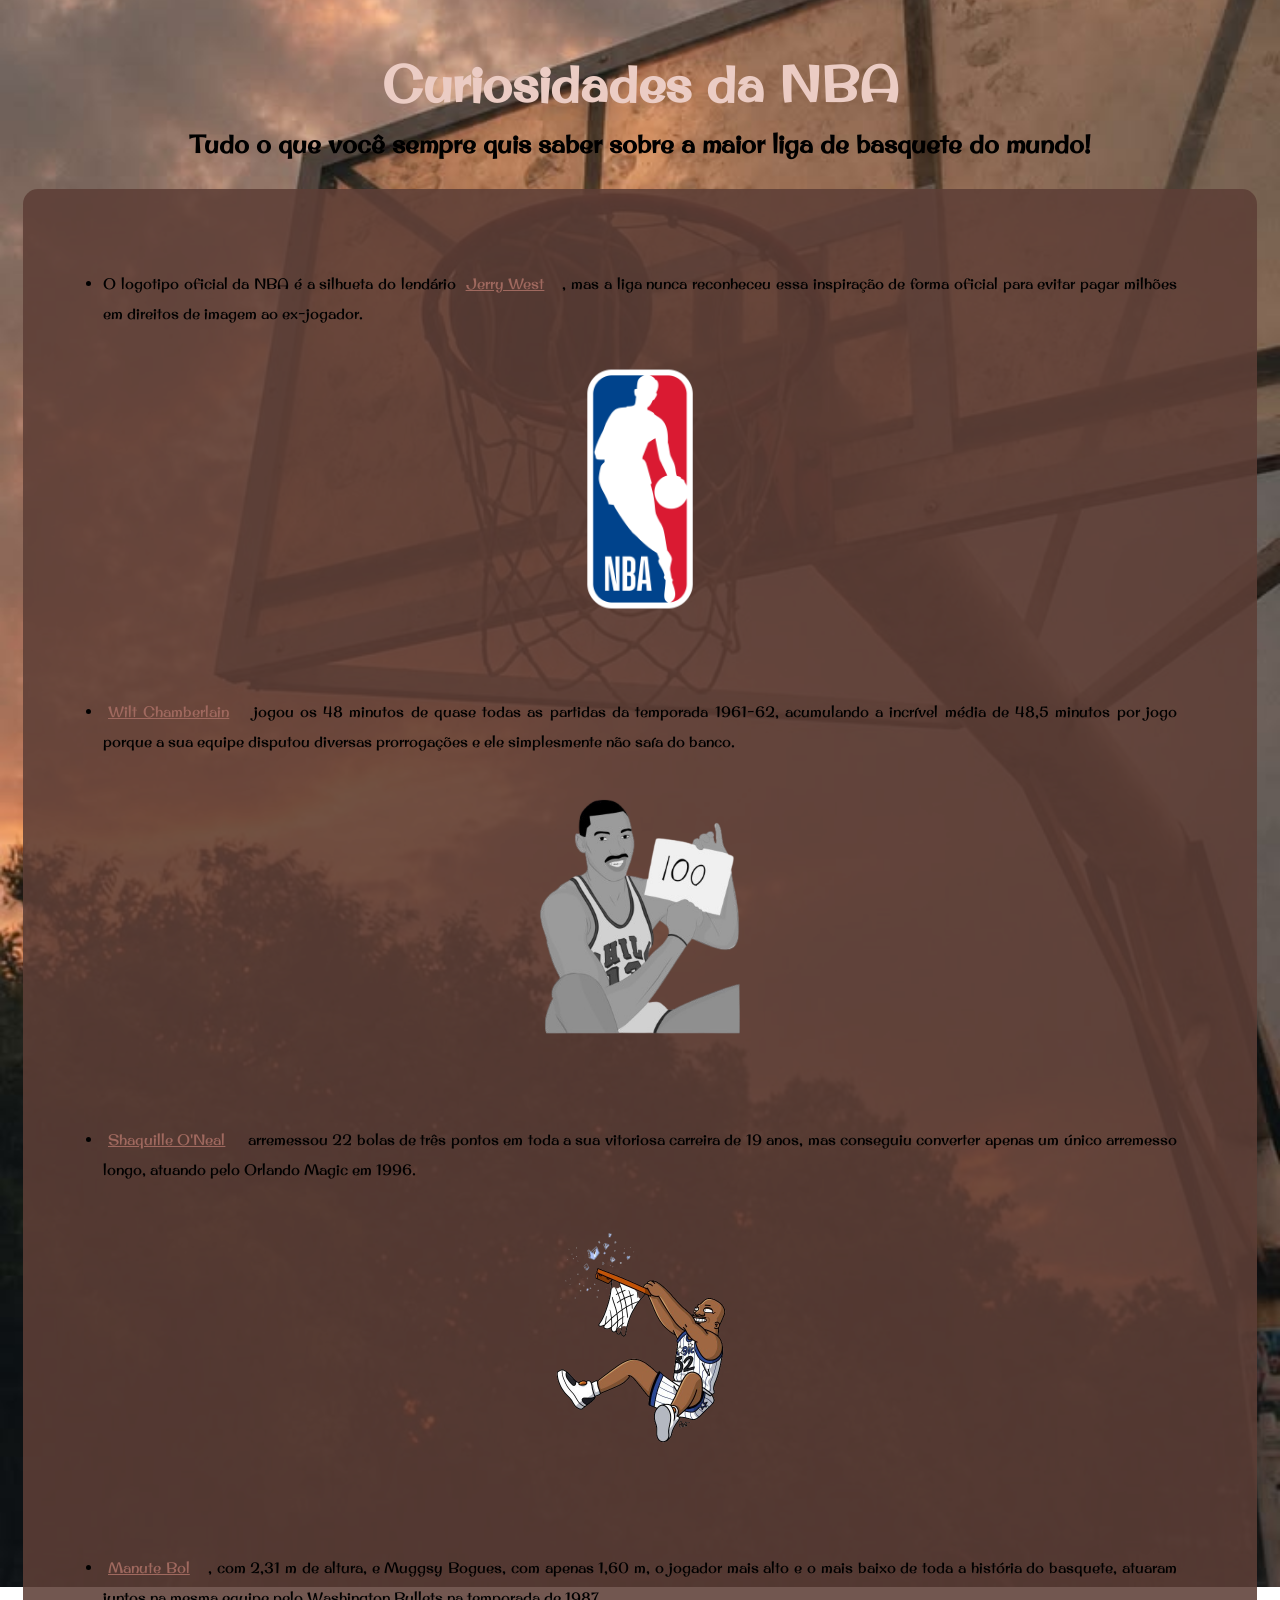
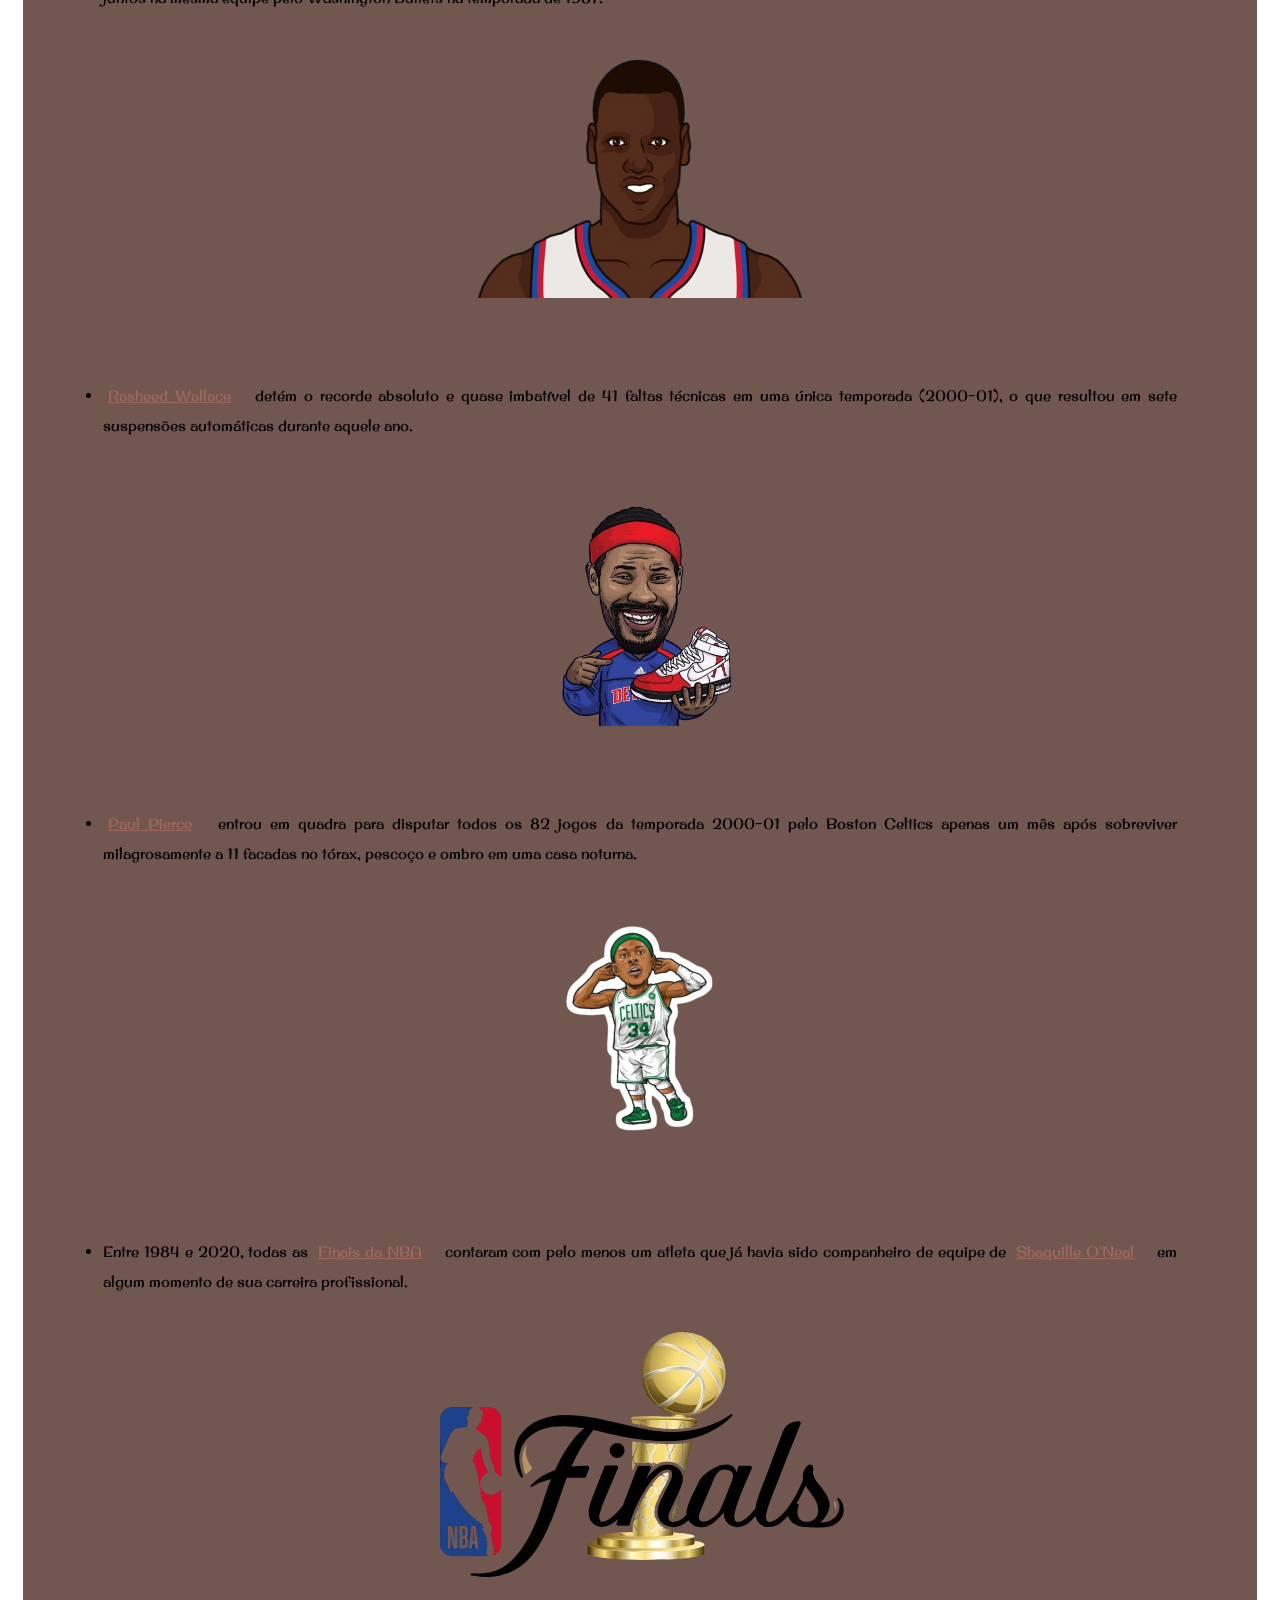
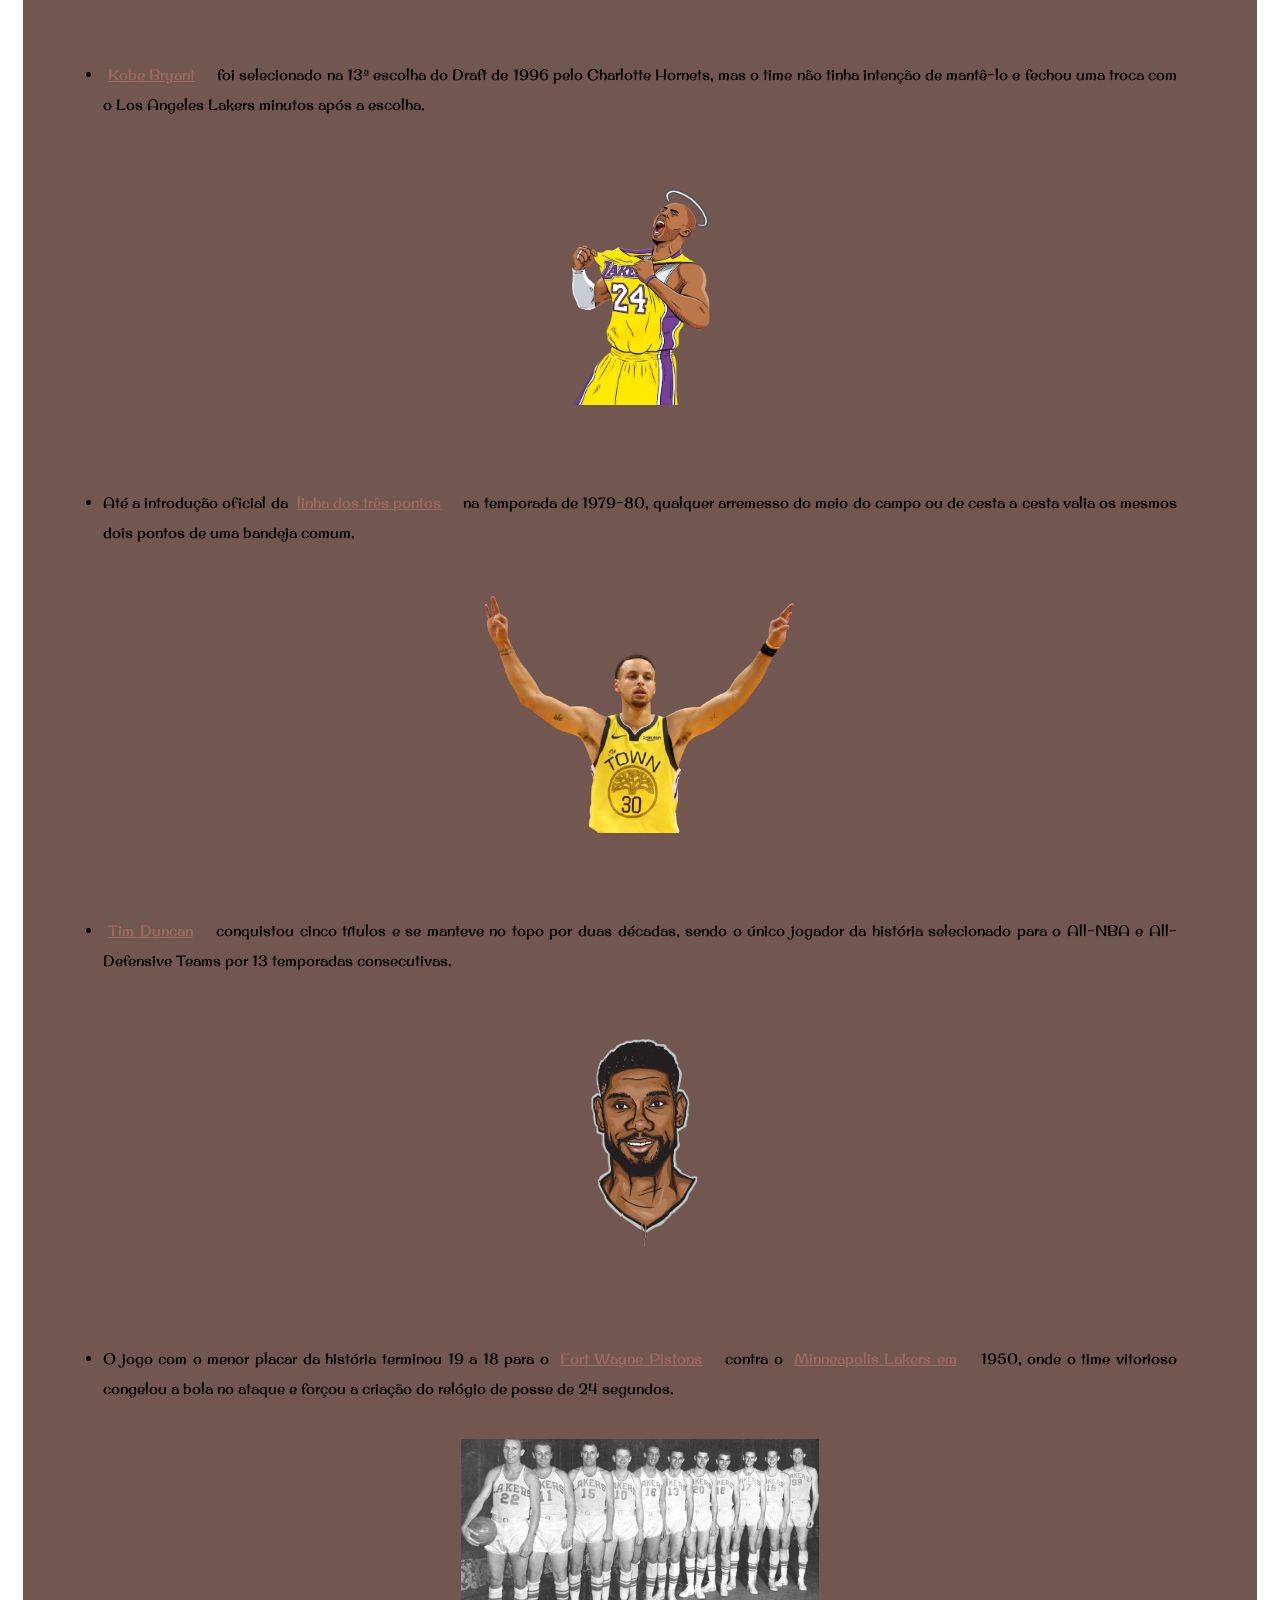
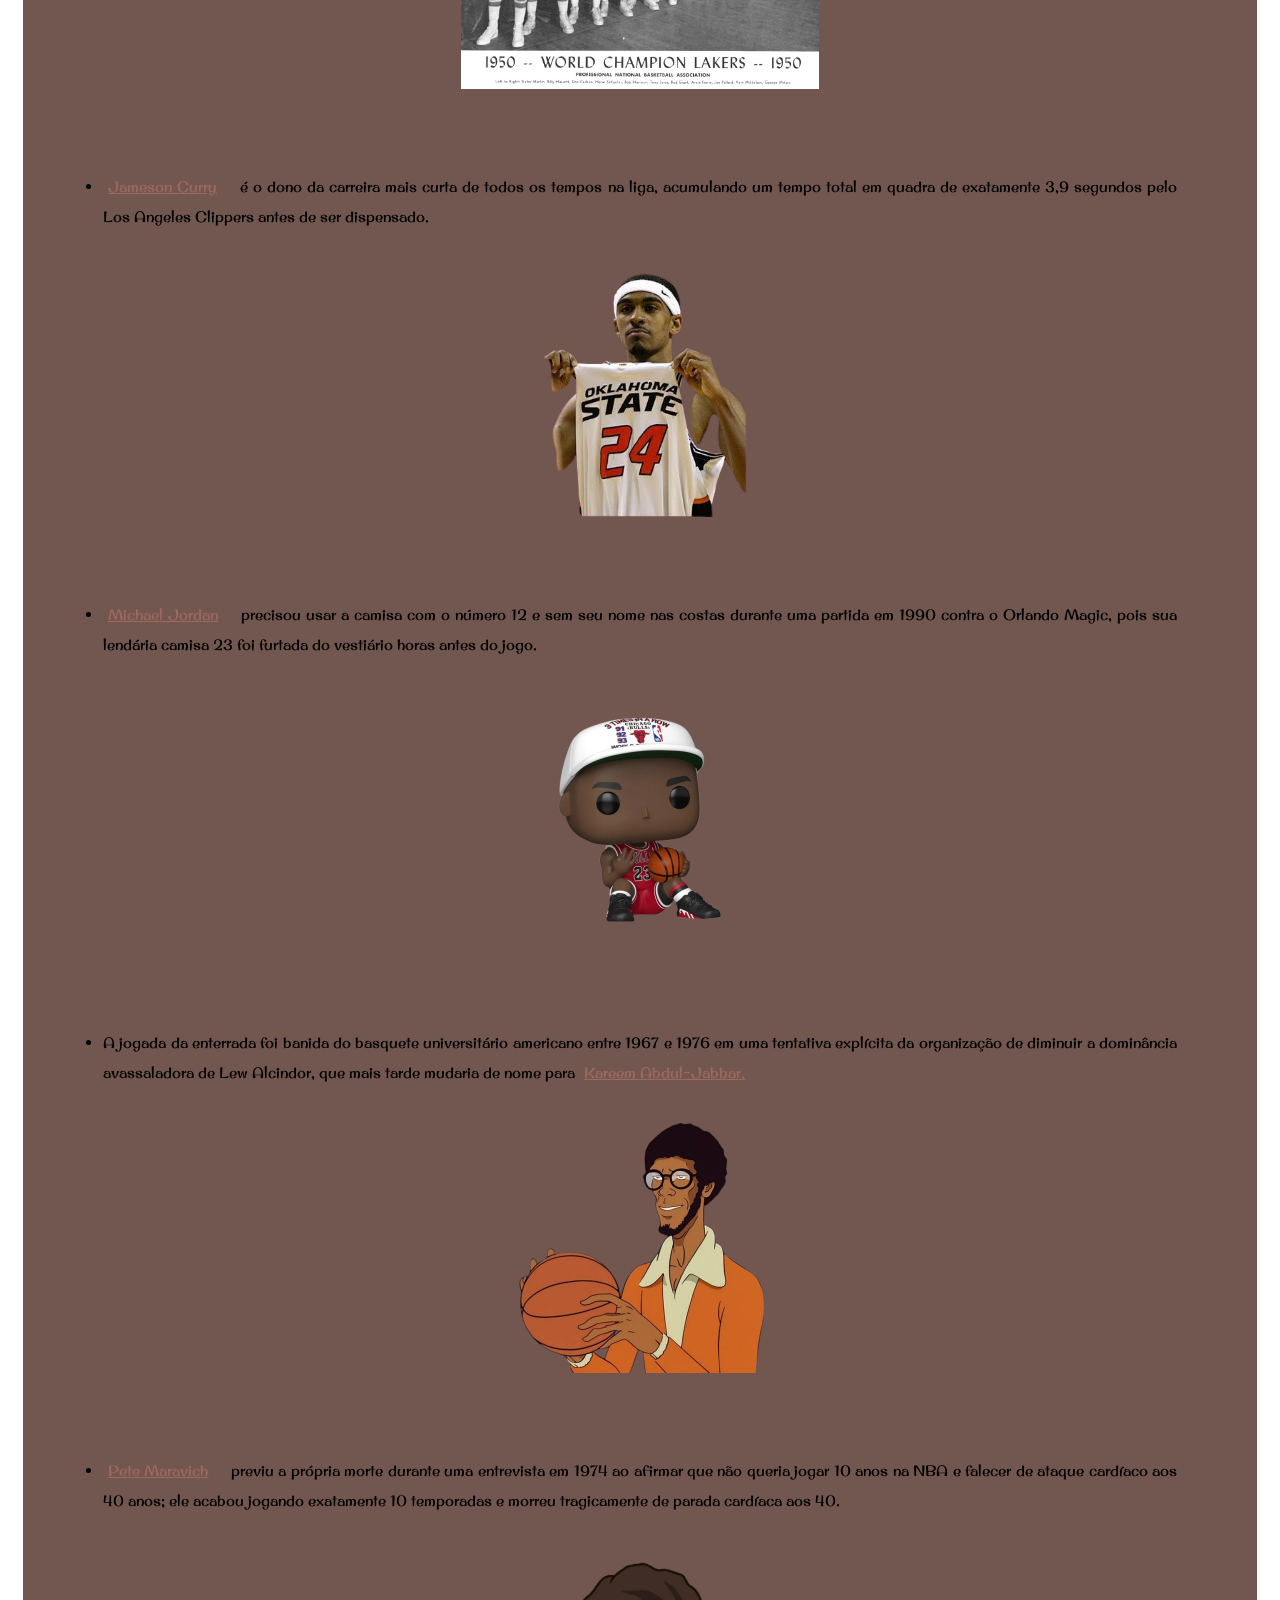
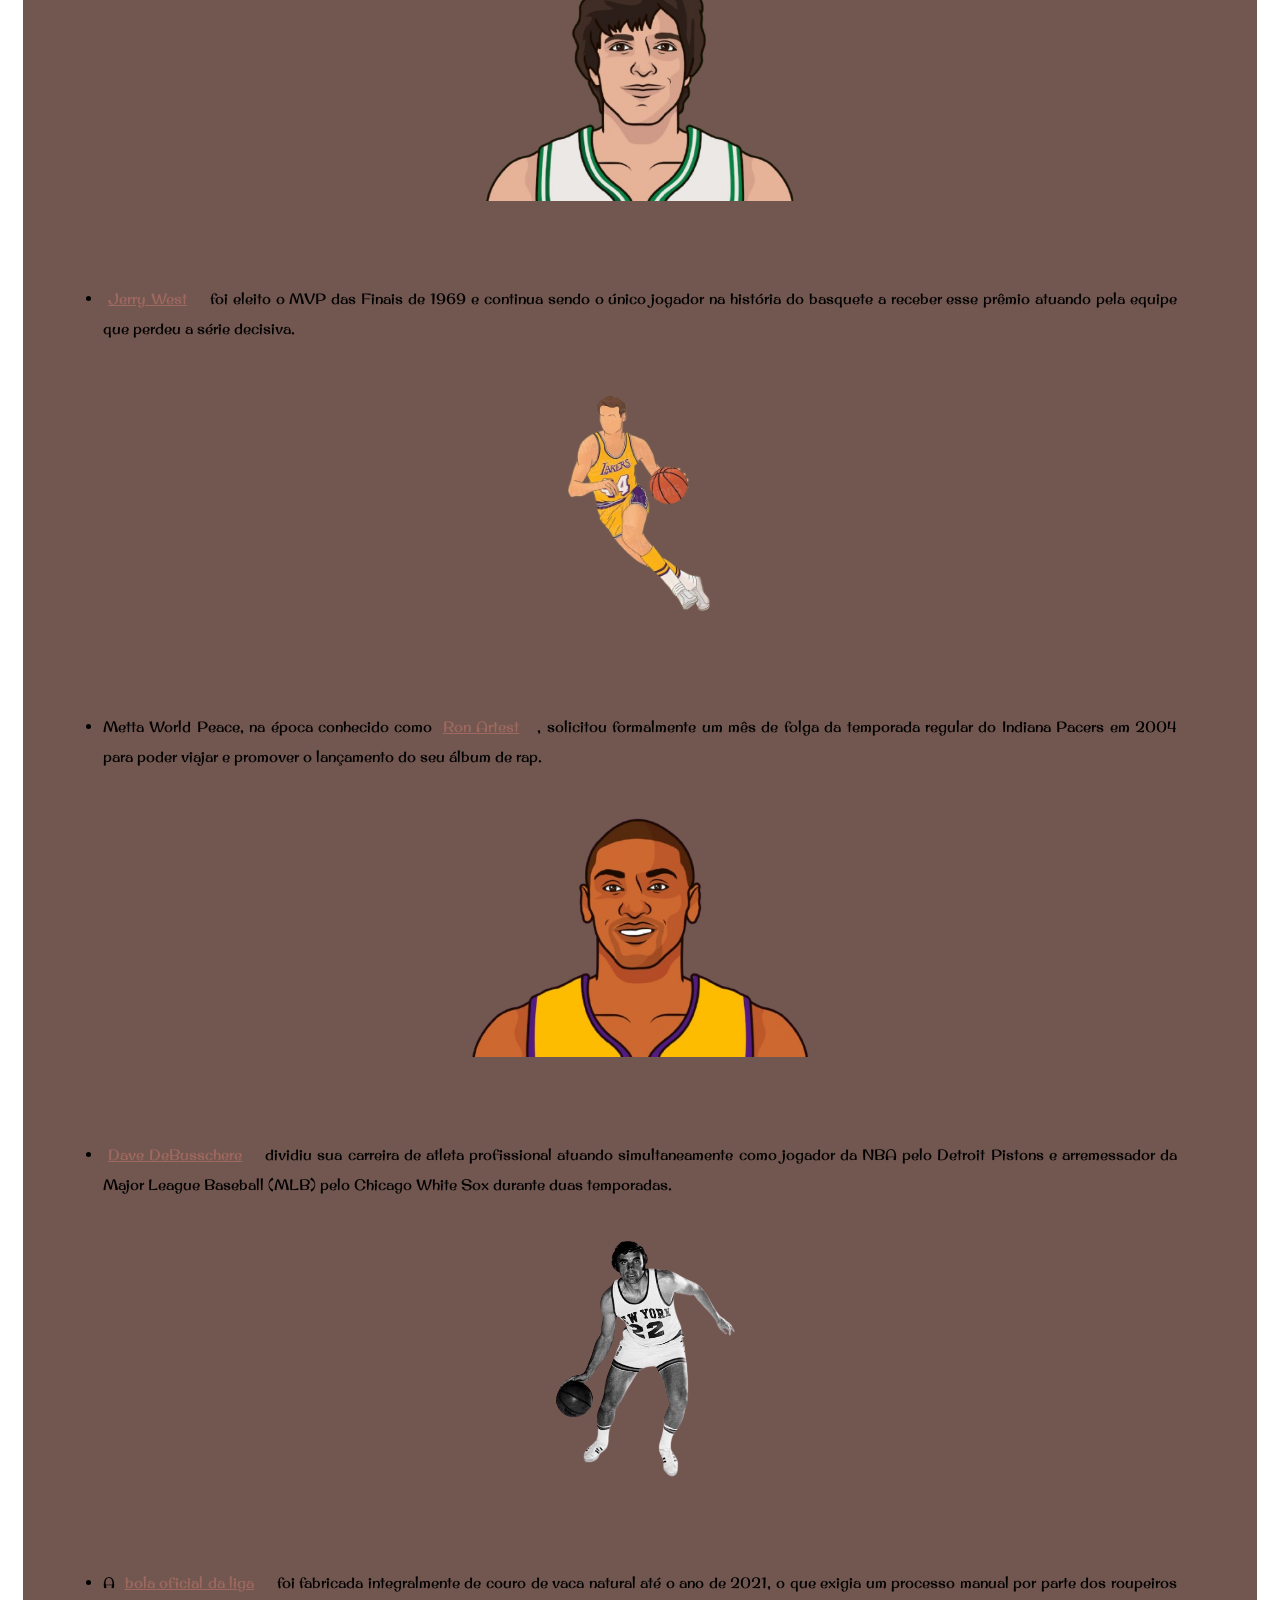
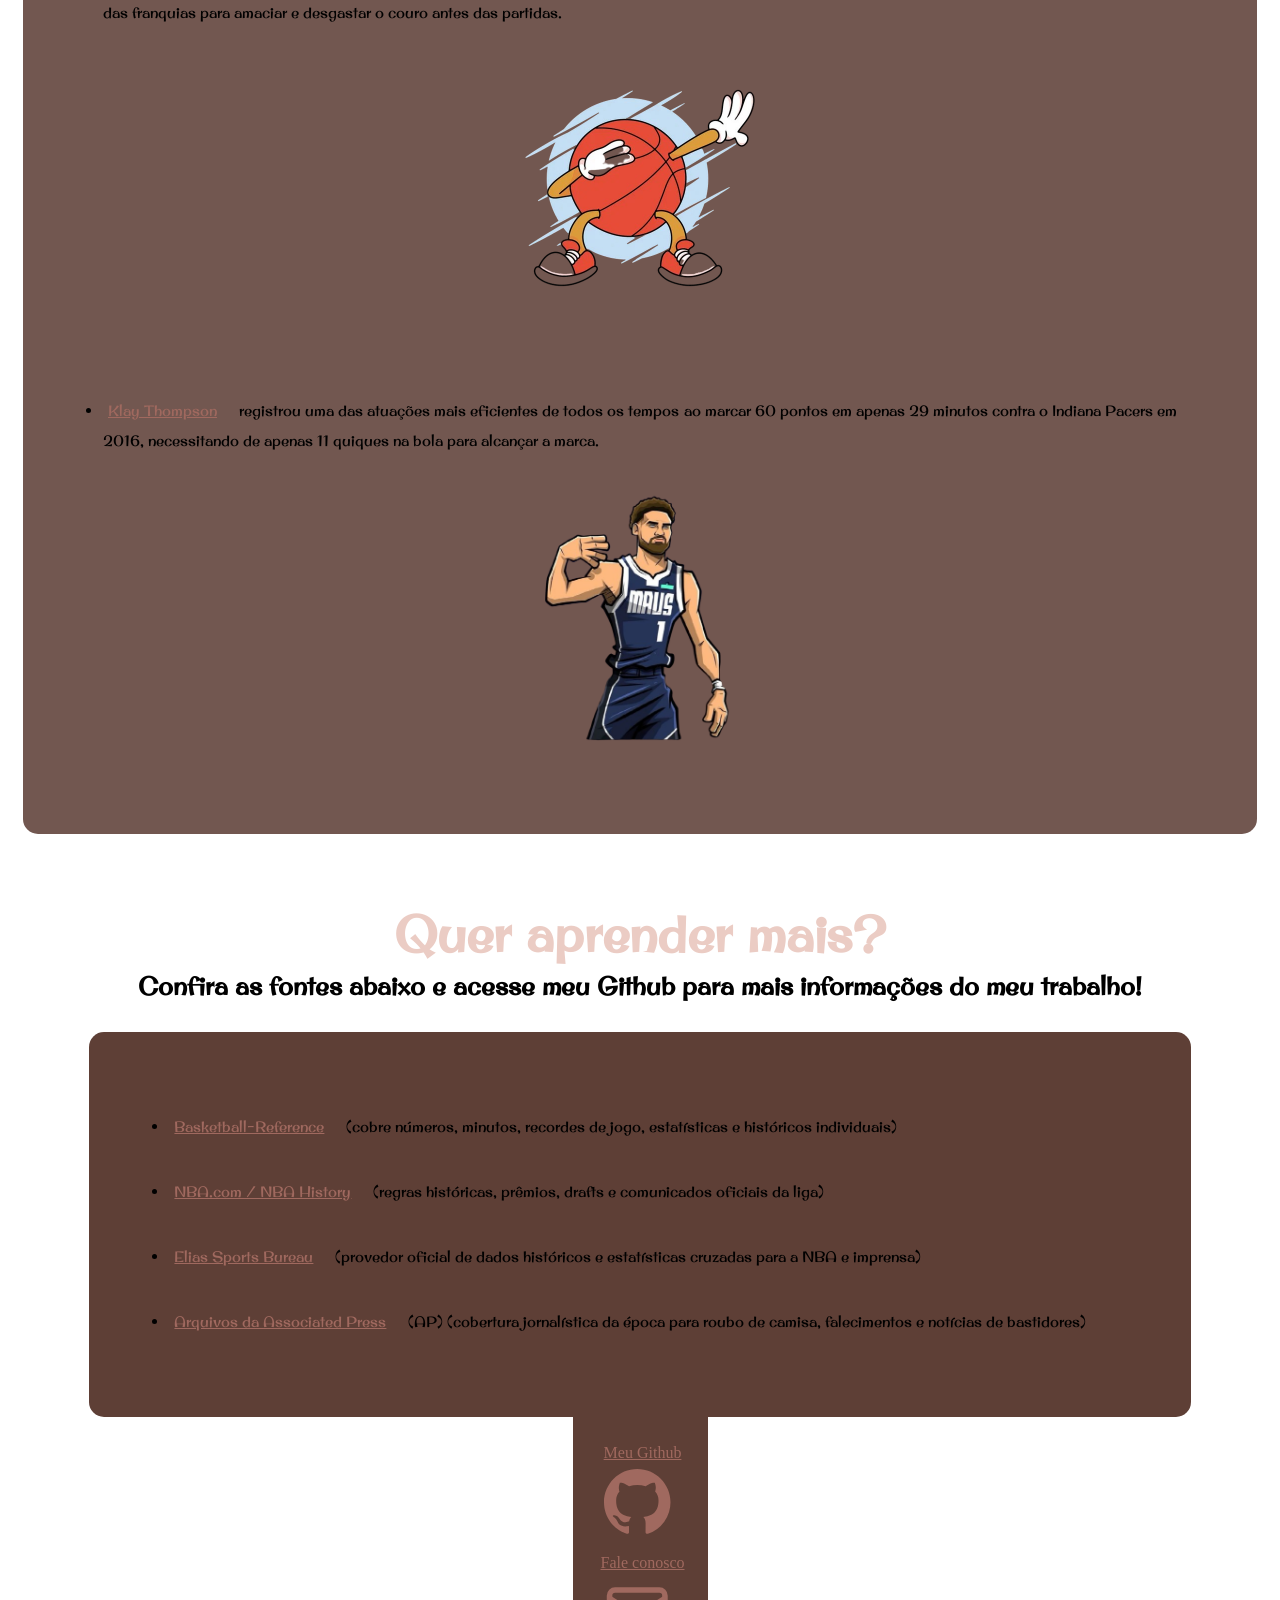
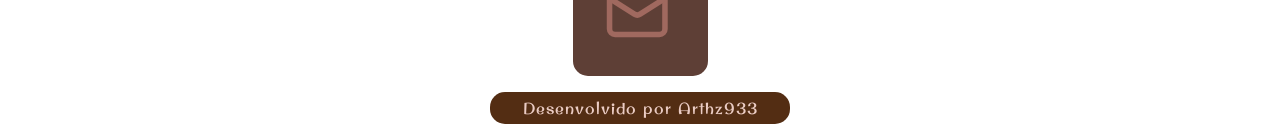
==== index.html @ a1d0e302 "ajuste no rodapé" ====
<!DOCTYPE html>
<html lang="pt-br">
<head>
    <meta charset="UTF-8">
    <meta name="viewport" content="width=device-width, initial-scale=1.0, viewport-fit=cover">    
    <title>NBA: As principais curiosidades da liga</title>
    <link rel="shortcut icon" href="imagens/bola_de_basquete-removebg-preview (1).png" type="image/x-icon">
    <link rel="stylesheet" href="style/style.css">
    
</head>
<body>
    <header>
        <h1 class="titulodosite">Curiosidades da NBA</h1>
        <h2>Tudo o que você sempre quis saber sobre a maior liga de basquete do mundo!</h2>
    </header>

   

    <main>
        <article>
            
                <ul class="curiosidades">
                    <li>O logotipo oficial da NBA é a silhueta do lendário <a href="https://lnb.com.br/noticias/inspiracao-para-o-logo-da-nba-e-lenda-do-basquete-jerry-west-morre-aos-86-anos/" target="_blank">Jerry West</a>, mas a liga nunca reconheceu essa inspiração de forma oficial para evitar pagar milhões em direitos de imagem ao ex-jogador.
                    </li>
                     <img src="imagens/National-Basketball-Association-Logo.png" class="logonba">

                    <li><a href="https://www.nba.com/sixers/76ers-alumni/wilt-chamberlain" target="_blank">Wilt Chamberlain</a> jogou os 48 minutos de quase todas as partidas da temporada 1961-62, acumulando a incrível média de 48,5 minutos por jogo porque a sua equipe disputou diversas prorrogações e ele simplesmente não saía do banco.
                    </li>
                    <img src="imagens/wilt.png">

                    <li><a href="https://www.nba.com/stats/player/406/career" target="_blank">Shaquille O'Neal</a> arremessou 22 bolas de três pontos em toda a sua vitoriosa carreira de 19 anos, mas conseguiu converter apenas um único arremesso longo, atuando pelo Orlando Magic em 1996.</li>
                    <img src="imagens/shaq.png">

                    <li><a href="https://www.nba.com/stats/player/76195/career" target="_blank">Manute Bol</a>, com 2,31 m de altura, e Muggsy Bogues, com apenas 1,60 m, o jogador mais alto e o mais baixo de toda a história do basquete, atuaram juntos na mesma equipe pelo Washington Bullets na temporada de 1987.</li>
                    <img src="imagens/manutebol.png">

                    <li><a href="https://www.nba.com/stats/player/739/career" target="_blank">Rasheed Wallace</a> detém o recorde absoluto e quase imbatível de 41 faltas técnicas em uma única temporada (2000-01), o que resultou em sete suspensões automáticas durante aquele ano.</li>
                    <img src="imagens/rasheedwallace.png">

                    <li><a href="https://www.nba.com/stats/player/1718/career" target="_blank">Paul Pierce</a> entrou em quadra para disputar todos os 82 jogos da temporada 2000-01 pelo Boston Celtics apenas um mês após sobreviver milagrosamente a 11 facadas no tórax, pescoço e ombro em uma casa noturna.</li>
                    <img src="imagens/paulpierce.png">

                    <li>Entre 1984 e 2020, todas as <a href="https://www.nba.com/playoffs/2026/nba-finals" target="_blank">Finais da NBA</a> contaram com pelo menos um atleta que já havia sido companheiro de equipe de <a href="https://www.nba.com/stats/player/406/career" target="_blank">Shaquille O'Neal</a> em algum momento de sua carreira profissional.</li>
                    <img src="imagens/nbafinals.png">

                    <li><a href="https://www.nba.com/stats/player/977/career" target="_blank">Kobe Bryant</a> foi selecionado na 13ª escolha do Draft de 1996 pelo Charlotte Hornets, mas o time não tinha intenção de mantê-lo e fechou uma troca com o Los Angeles Lakers minutos após a escolha.</li>
                    <img src="imagens/kobe.png">

                    <li>Até a introdução oficial da <a href="https://www.usab.com/news/2014/01/history-of-the-3-pointer" target="_blank">linha dos três pontos</a> na temporada de 1979-80, qualquer arremesso do meio do campo ou de cesta a cesta valia os mesmos dois pontos de uma bandeja comum.</li>
                    <img src="imagens/3pts.png">

                    <li><a href="https://www.nba.com/stats/player/1495/career" target="_blank">Tim Duncan</a> conquistou cinco títulos e se manteve no topo por duas décadas, sendo o único jogador da história selecionado para o All-NBA e All-Defensive Teams por 13 temporadas consecutivas.</li>
                    <img src="imagens/timduncan.png">

                    <li>O jogo com o menor placar da história terminou 19 a 18 para o <a href="https://www.detroithistorical.org/learn/online-research/encyclopedia-of-detroit/detroit-pistons" target="_blank">Fort Wayne Pistons</a> contra o <a href="https://www.nba.com/lakers/" target="_blank">Minneapolis Lakers em</a> 1950, onde o time vitorioso congelou a bola no ataque e forçou a criação do relógio de posse de 24 segundos.</li>
                    <img src="imagens/50s.png">

                    <li><a href="https://www.nba.com/stats/player/201191/career" target="_blank">Jameson Curry</a> é o dono da carreira mais curta de todos os tempos na liga, acumulando um tempo total em quadra de exatamente 3,9 segundos pelo Los Angeles Clippers antes de ser dispensado.</li>
                    <img src="imagens/jcurry.png">

                    <li><a href="https://www.nba.com/stats/player/893/career" target="_blank">Michael Jordan</a> precisou usar a camisa com o número 12 e sem seu nome nas costas durante uma partida em 1990 contra o Orlando Magic, pois sua lendária camisa 23 foi furtada do vestiário horas antes do jogo.</li>
                    <img src="imagens/jordan.png">

                    <li>A jogada da enterrada foi banida do basquete universitário americano entre 1967 e 1976 em uma tentativa explícita da organização de diminuir a dominância avassaladora de Lew Alcindor, que mais tarde mudaria de nome para <a href="https://www.nba.com/stats/player/76003/career" target="_blank">Kareem Abdul-Jabbar.</a></li>
                    <img src="imagens/kareem.png">

                    <li><a href="https://www.nba.com/news/history-nba-legend-pete-maravich" target="_blank">Pete Maravich</a> previu a própria morte durante uma entrevista em 1974 ao afirmar que não queria jogar 10 anos na NBA e falecer de ataque cardíaco aos 40 anos; ele acabou jogando exatamente 10 temporadas e morreu tragicamente de parada cardíaca aos 40.</li>
                    <img src="imagens/petemaravich.png">

                    <li><a href="https://lnb.com.br/noticias/inspiracao-para-o-logo-da-nba-e-lenda-do-basquete-jerry-west-morre-aos-86-anos/" target="_blank">Jerry West</a> foi eleito o MVP das Finais de 1969 e continua sendo o único jogador na história do basquete a receber esse prêmio atuando pela equipe que perdeu a série decisiva.</li>
                    <img src="imagens/jerrywest.png">

                    <li>Metta World Peace, na época conhecido como <a href="https://pt.wikipedia.org/wiki/Metta_World_Peace" target="_blank">Ron Artest</a>, solicitou formalmente um mês de folga da temporada regular do Indiana Pacers em 2004 para poder viajar e promover o lançamento do seu álbum de rap.</li>
                    <img src="imagens/ronartest.png">

                    <li><a href="https://www.nba.com/news/history-nba-legend-dave-debusschere-2" target="_blank">Dave DeBusschere</a> dividiu sua carreira de atleta profissional atuando simultaneamente como jogador da NBA pelo Detroit Pistons e arremessador da Major League Baseball (MLB) pelo Chicago White Sox durante duas temporadas.</li>
                    <img src="imagens/Dave DeBusschere.png">

                    <li>A <a href="https://www.hoopsbasket.com/blogs/hoops-basketball/the-evolution-of-the-nba-basketball-ball" target="_blank">bola oficial da liga</a> foi fabricada integralmente de couro de vaca natural até o ano de 2021, o que exigia um processo manual por parte dos roupeiros das franquias para amaciar e desgastar o couro antes das partidas.</li>
                    <img src="imagens/bola.png">

                    <li><a href="https://www.nba.com/player/202691/klay-thompson" target="_blank">Klay Thompson</a> registrou uma das atuações mais eficientes de todos os tempos ao marcar 60 pontos em apenas 29 minutos contra o Indiana Pacers em 2016, necessitando de apenas 11 quiques na bola para alcançar a marca.</li>
                    <img src="imagens/klay.png">

                </ul>


             
            <aside> 
                <h2>
                    <h1 class="tituloderodape">Quer aprender mais?</h1> <br>
                        <h2>Confira as fontes abaixo e acesse meu Github para mais informações do meu trabalho!</h2>
                </h2>
                    <ul class="fontes">
                        <li>
                            <a href="https://www.basketball-reference.com/" target="_blank">Basketball-Reference</a> (cobre números, minutos, recordes de jogo, estatísticas e históricos individuais)
                        </li>

                        <li>
                            <a href="https://www.nba.com/" target="_blank">NBA.com / NBA History</a> (regras históricas, prêmios, drafts e comunicados oficiais da liga)    
                        </li>

                        <li><a href="https://www.esb.com/" target="_blank">Elias Sports Bureau</a> (provedor oficial de dados históricos e estatísticas cruzadas para a NBA e imprensa)
                        </li>

                        
                        <li><a href="https://www.ap.org/content/archive/" target="_blank">Arquivos da Associated Press</a> (AP) (cobertura jornalística da época para roubo de camisa, falecimentos e notícias de bastidores)
                        </li>
                    </ul>
                
            </aside>

            <nav class="faleconosco">
            <a href="https://github.com/dashboard" target="_blank" class="github">Meu Github
                <svg max-width="24" width="70%" max-height="24" height="80%" viewBox="0 0 24 24" fill="currentColor">
                <path d="M12 0C5.37 0 0 5.37 0 12c0 5.31 3.435 9.795 8.205 11.385.6.105.825-.255.825-.57 0-.285-.015-1.23-.015-2.235-3.015.555-3.795-.735-4.035-1.41-.135-.345-.72-1.41-1.23-1.695-.42-.225-1.02-.78-.015-.795.945-.015 1.62.87 1.845 1.23 1.08 1.815 2.805 1.305 3.495.99.105-.78.42-1.305.765-1.605-2.67-.3-5.46-1.335-5.46-5.925 0-1.305.465-2.385 1.23-3.225-.12-.3-.54-1.53.12-3.18 0 0 1.005-.315 3.3 1.23.96-.27 1.98-.405 3-.405s2.04.135 3 .405c2.295-1.56 3.3-1.23 3.3-1.23.66 1.65.24 2.88.12 3.18.765.84 1.23 1.905 1.23 3.225 0 4.605-2.805 5.625-5.475 5.925.435.375.81 1.095.81 2.22 0 1.605-.015 2.895-.015 3.3 0 .315.225.69.825.57A12.02 12.02 0 0 0 24 12c0-6.63-5.37-12-12-12z"/>
                </svg>
            </a>
            


            <a href="https://mail.google.com/mail/?view=cm&fs=1&to=arthurassuncao017@gmail.com" target="_blank" class="email">Fale conosco 
                <svg width= "70%" max-width="24" height= "80%" max-height="24" viewBox="0 0 24 24" fill="none" stroke="currentColor" stroke-width="2">
                <rect width="20" height="16" x="2" y="4" rx="2"/>
                <path d="m22 7-8.97 5.7a1.94 1.94 0 0 1-2.06 0L2 7"/>
            </svg>
            </a>
            
            </nav>
        </article>
    </main>
    <footer>
        <p>Desenvolvido por Arthz933</p>
    </footer>
</body>
</html>
---- style/style.css ----
@charset "UTF-8";
@import url('https://fonts.googleapis.com/css2?family=Libre+Baskerville:ital,wght@0,400..700;1,400..700&family=Slabo+13px&display=swap');

@import url('https://fonts.googleapis.com/css2?family=Original+Surfer&display=swap');

body {
    background-image: url(../imagens/transferir\ \(6\).jfif);
    background-size: cover;
    background-position: center;
    background-attachment: fixed;
    background-repeat: no-repeat;
    line-height: 2;
    text-align: center;
}

    ul.curiosidades a::after,
    ul.fontes a::after {
    content: '↗';
    opacity: 0;
    display: inline-block;
    transform: translateX(-8px);
    transition: all 0.5s ease;
}

ul.curiosidades a:hover::after,
ul.fontes a:hover::after {
    opacity: 1;
    transform: translateX(4px); /* A seta aparece e anda para a direita */
}

ul.curiosidades a:hover,
ul.fontes a:hover {
    color: rgb(160, 105, 95);
}
@keyframes slideInLeft {
  from {
    opacity: 0;
    transform: translateX(-50px);
  }
  to {
    opacity: 1;
    transform: translateX(0);
  }
}

.tituloderodape {
     margin-bottom: -70px;
}

.titulodosite {
    margin-bottom: -30px;
}


h1 {
    font-size: 50px;
    animation: slideInLeft 1.2s ease-out;
    font-family: "Original Surfer";
    color: #ebccc4;
}

h2 {
    font-size: 25px;
    font-family: "Original Surfer";
    animation: slideInLeft 1.2s ease-out;
    margin-top: 15px;
}

.faleconosco {
    background-color: #5E3F36;
    color: #ebccc4;
    border-radius: 0 0 15px 15px;
    padding: 10px;
    text-align: center;
    margin: 0 auto;
    padding: 20px;
    width: 95px;
}

li{
    margin-bottom: 35px;
    text-align: justify;
    line-break: auto;
    margin: 35px;
    font-family: "Original Surfer";
    font-size: 15px;
}

.curiosidades{
    background-color: #5e3f36de;
    border: 15px;
    border-radius: 15px;
    padding: 45px;
    margin: 15px;
    text-align: center;
    font-size: 20px;
}


a {
    padding-inline: 5px;
    color: rgb(160, 105, 95);
}

img {
    max-width: 100%;
    max-height: 250px;
    text-align: center;
    animation: slideInLeft 1.2s ease-out;
    margin-bottom: 35px;
}

.fontes {
    background-color: #5E3F36;
    border-radius: 15px;
    padding: 45px;
    margin: 0 auto;
    text-align: center;
    align-items: center;
    width: 80%;
}

footer {
    background-color: rgb(83, 45, 19);
    border-radius: 15px;
    border-color: aquamarine;
    width: 80%;
    max-width: 300px;
    margin: 0 auto;
    font-family: Original Surfer;
    color: #ebccc4;
    letter-spacing: 1px;
}
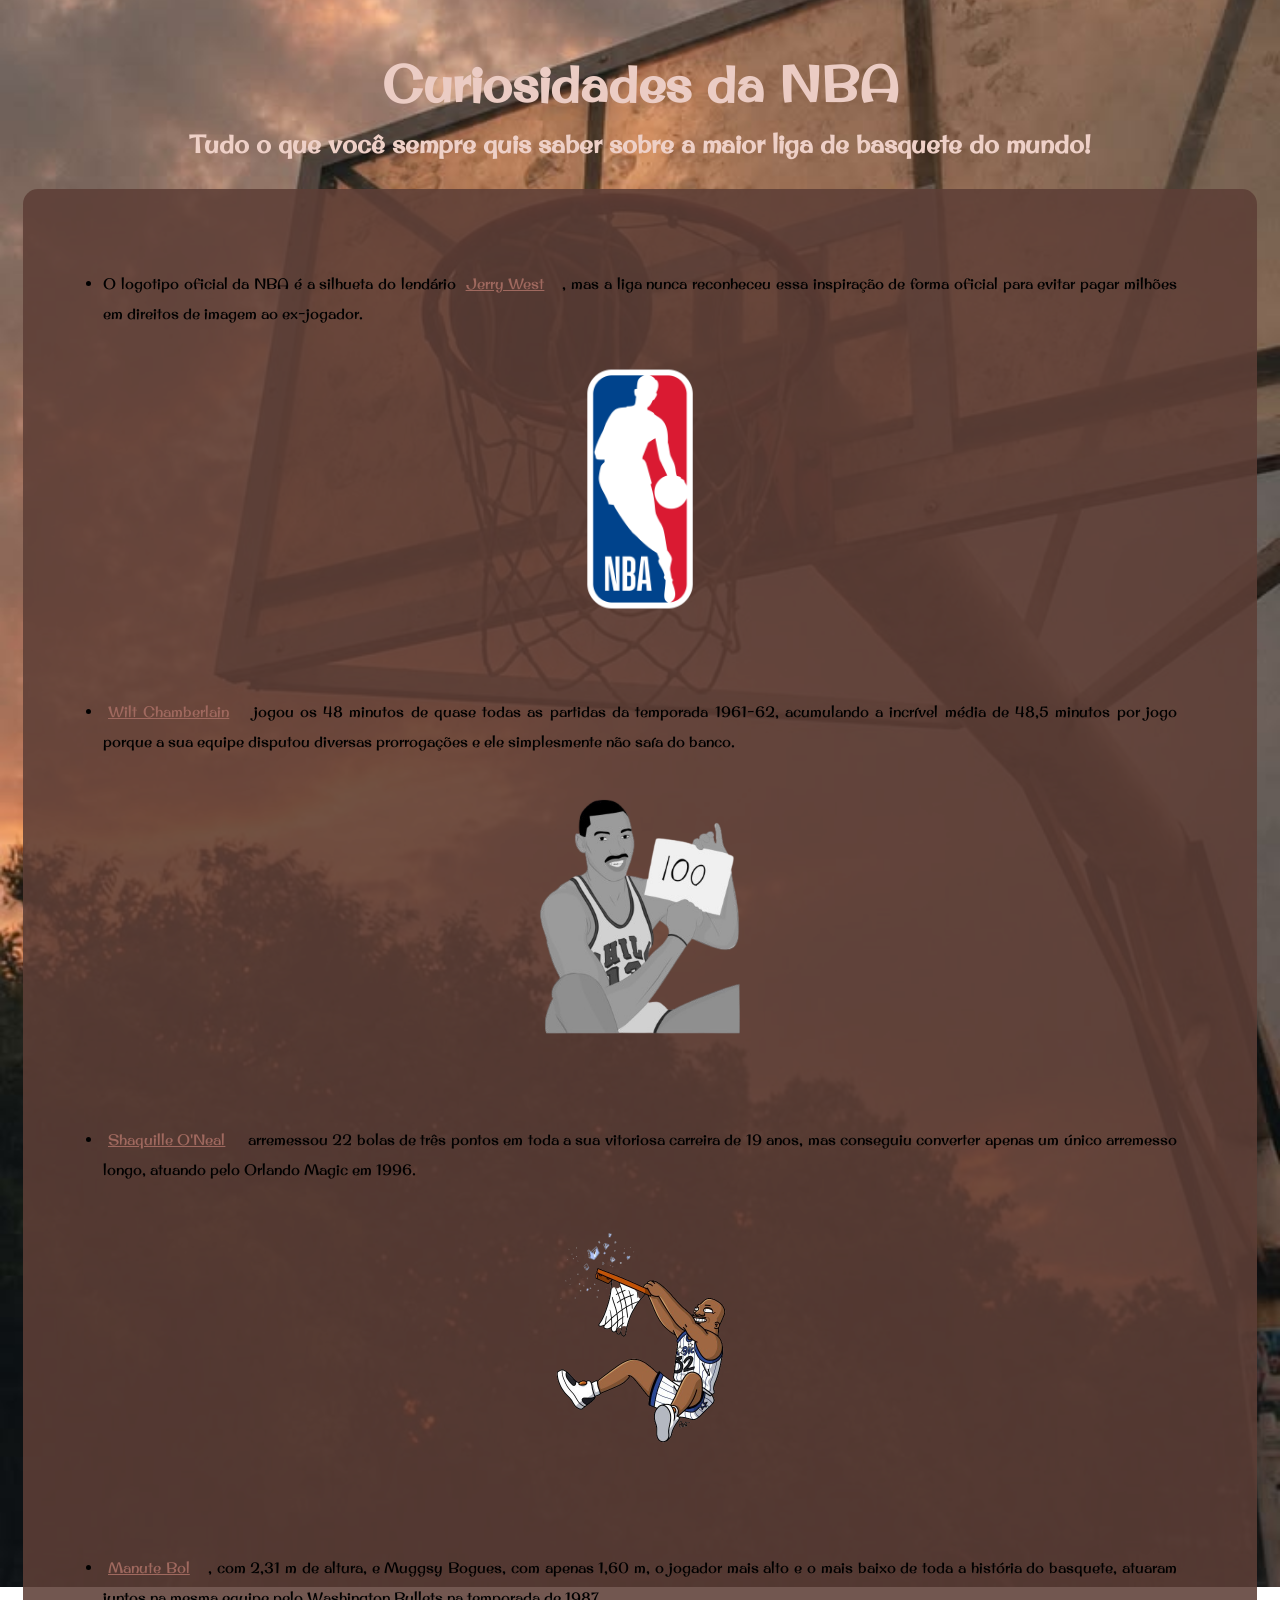
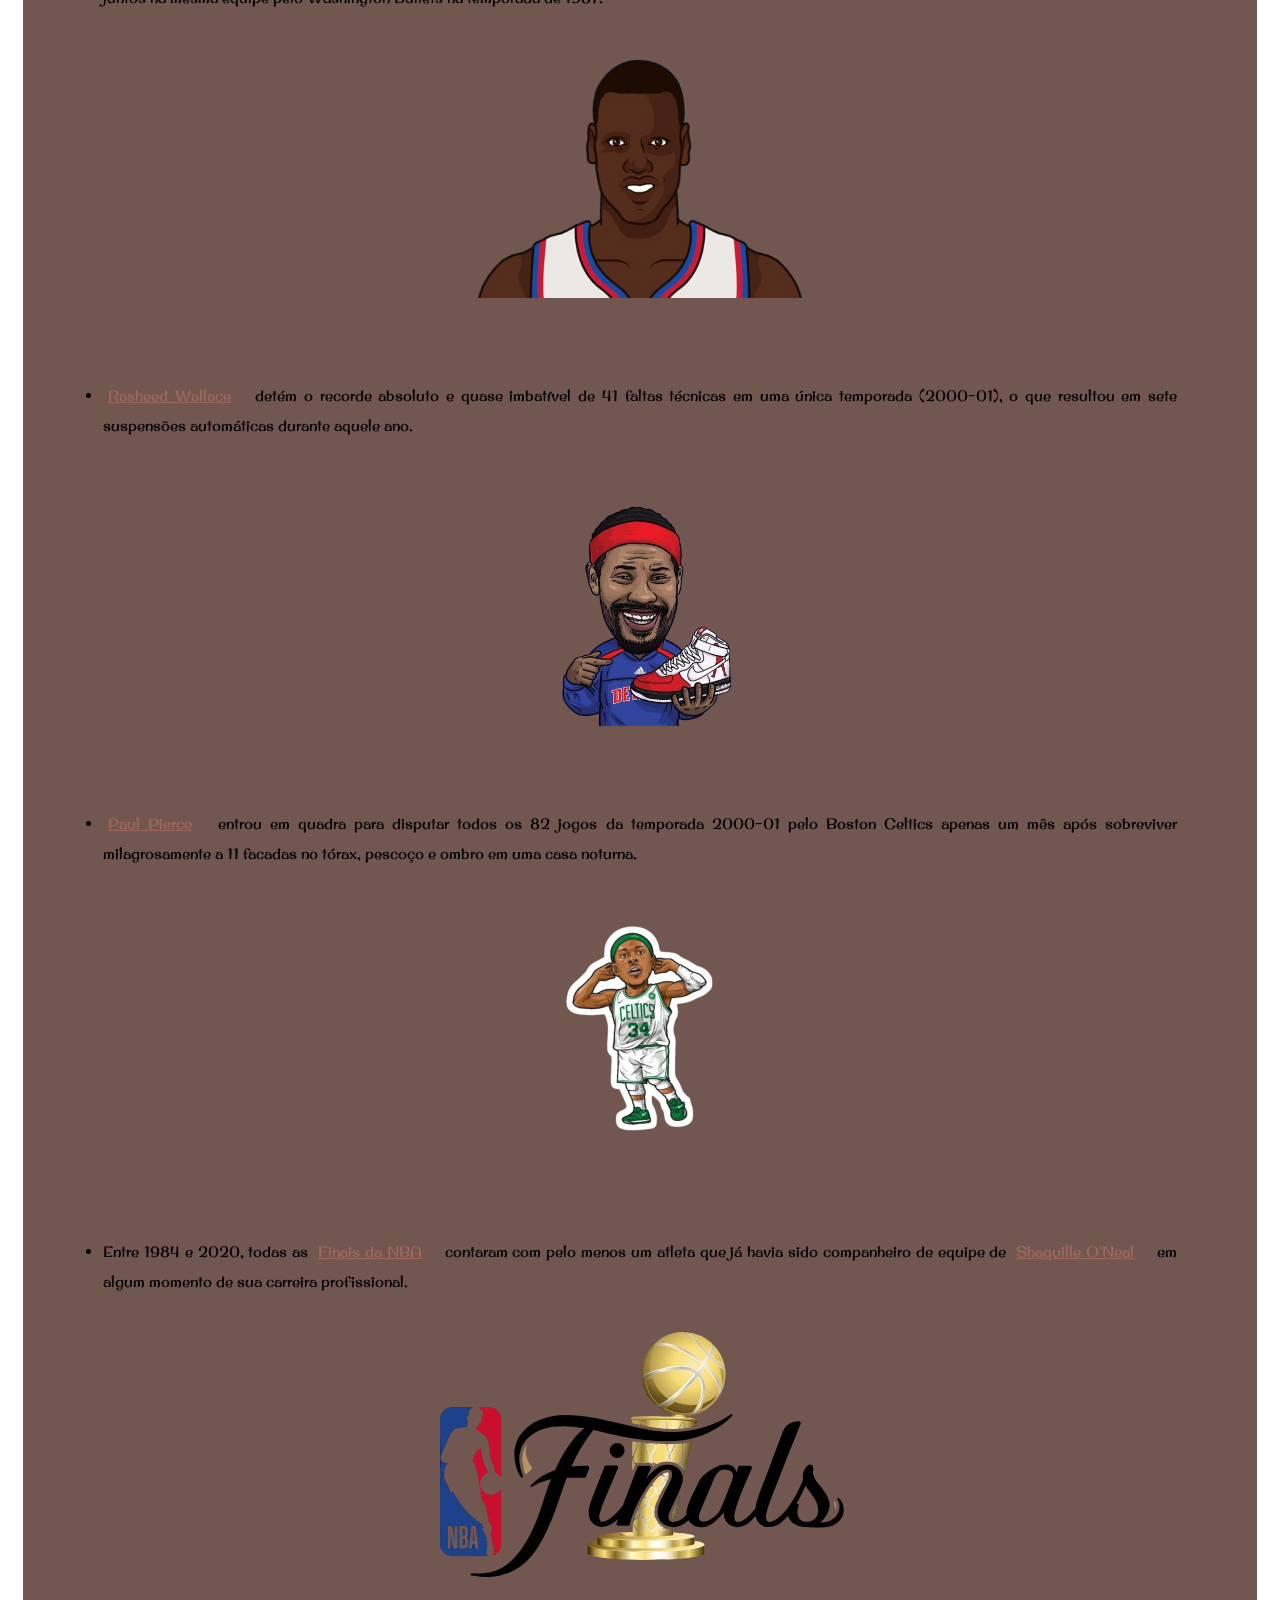
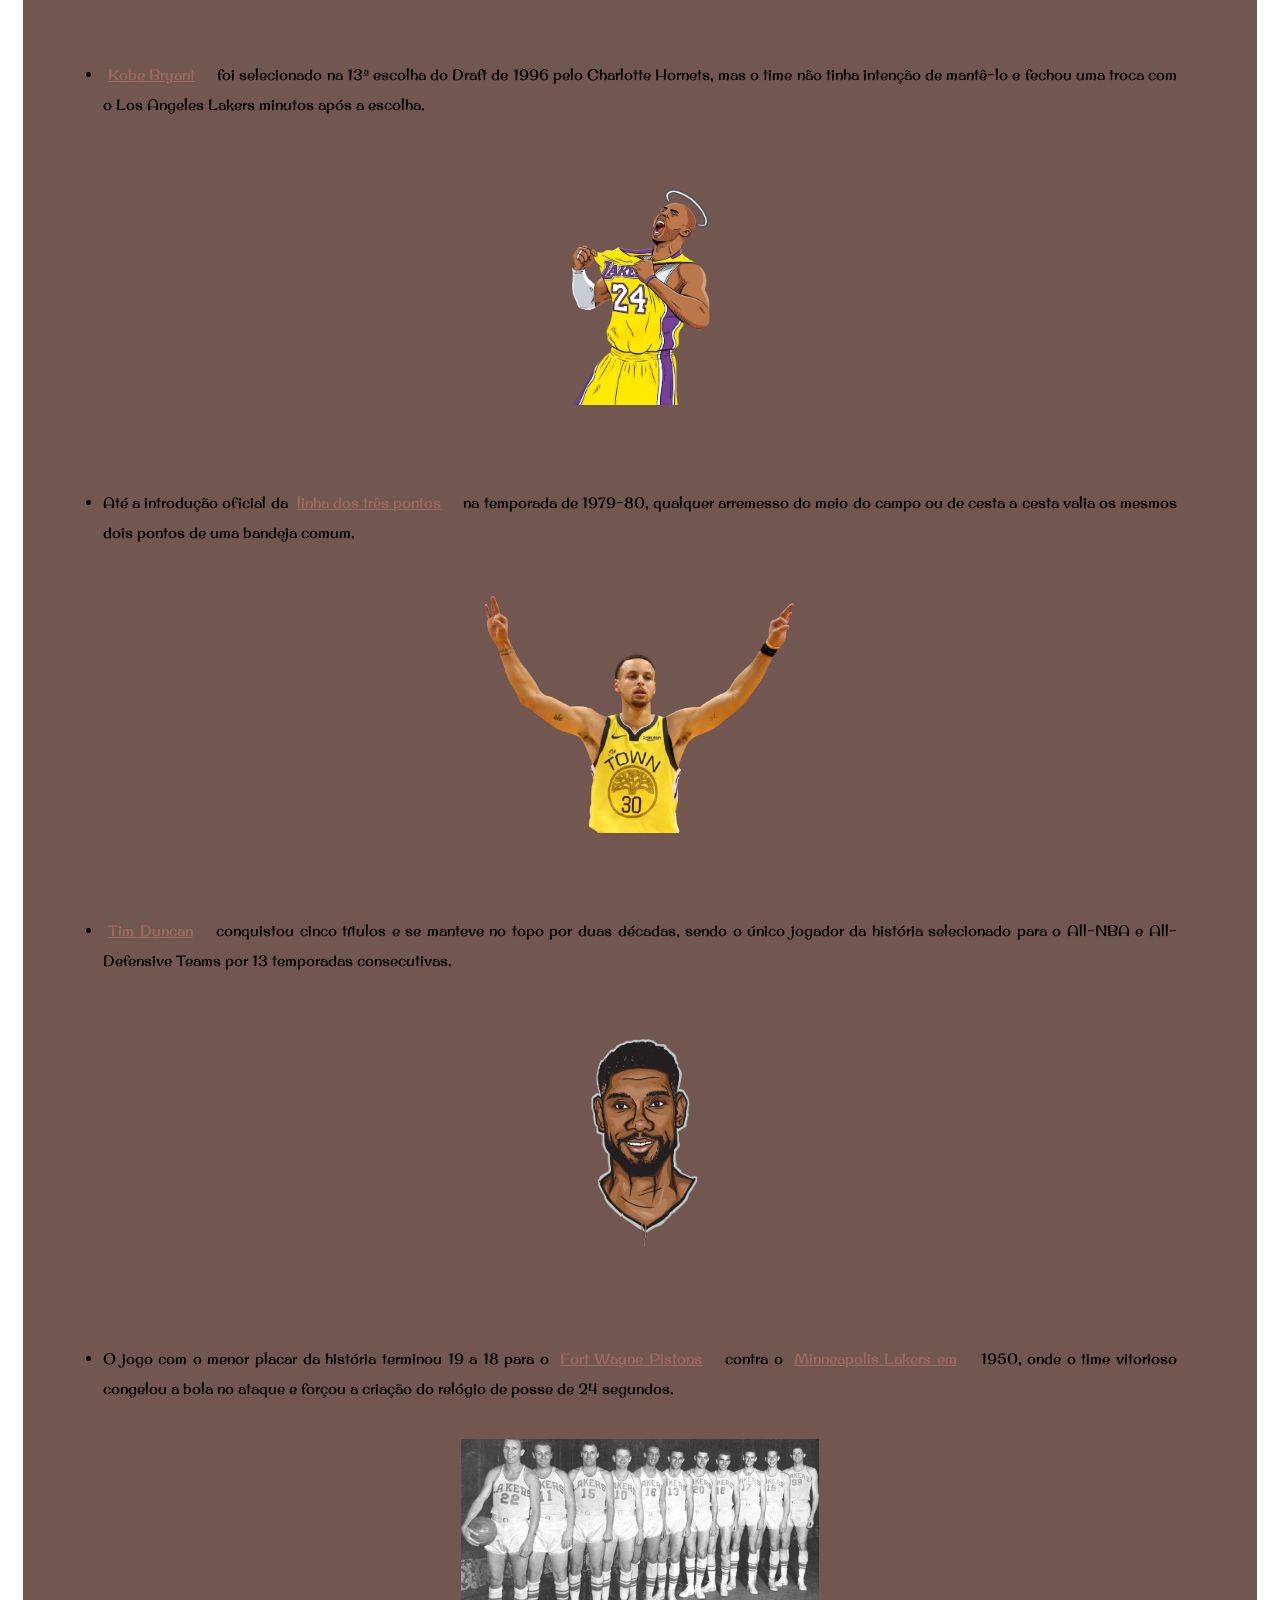
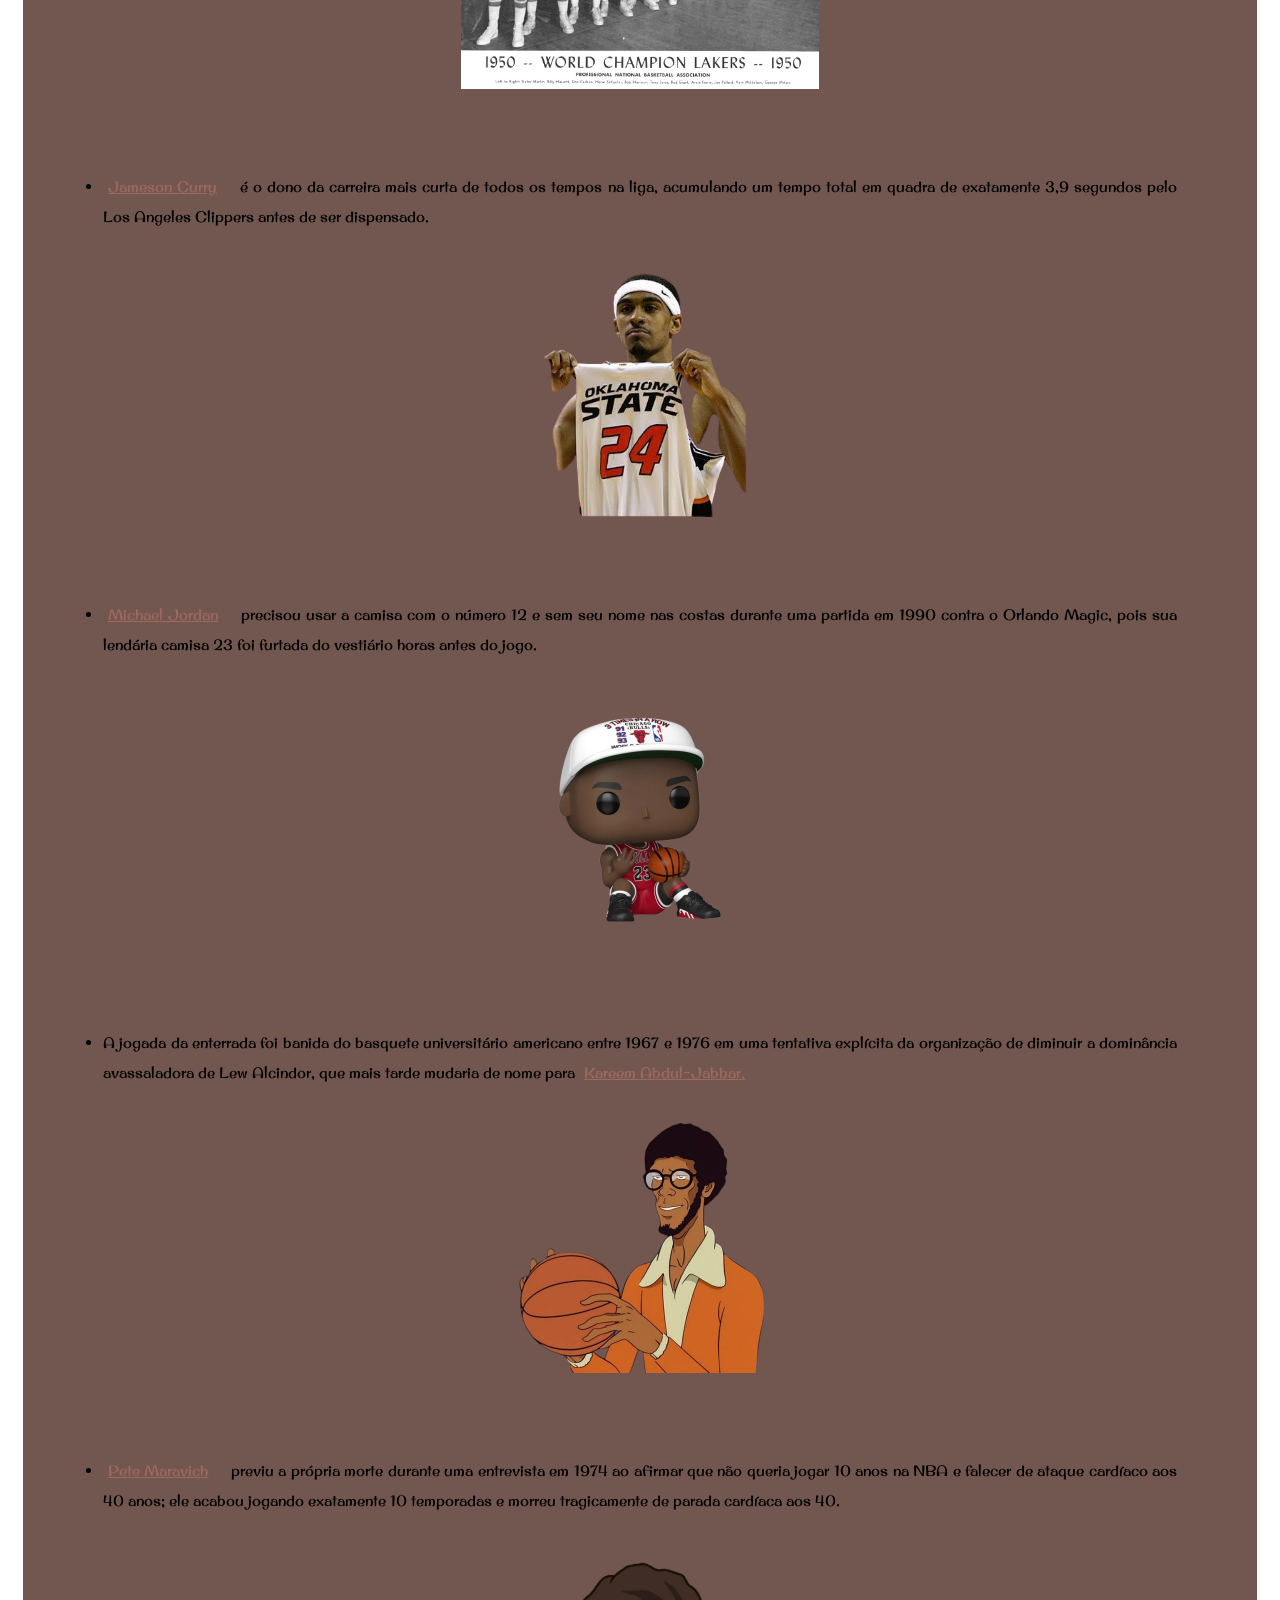
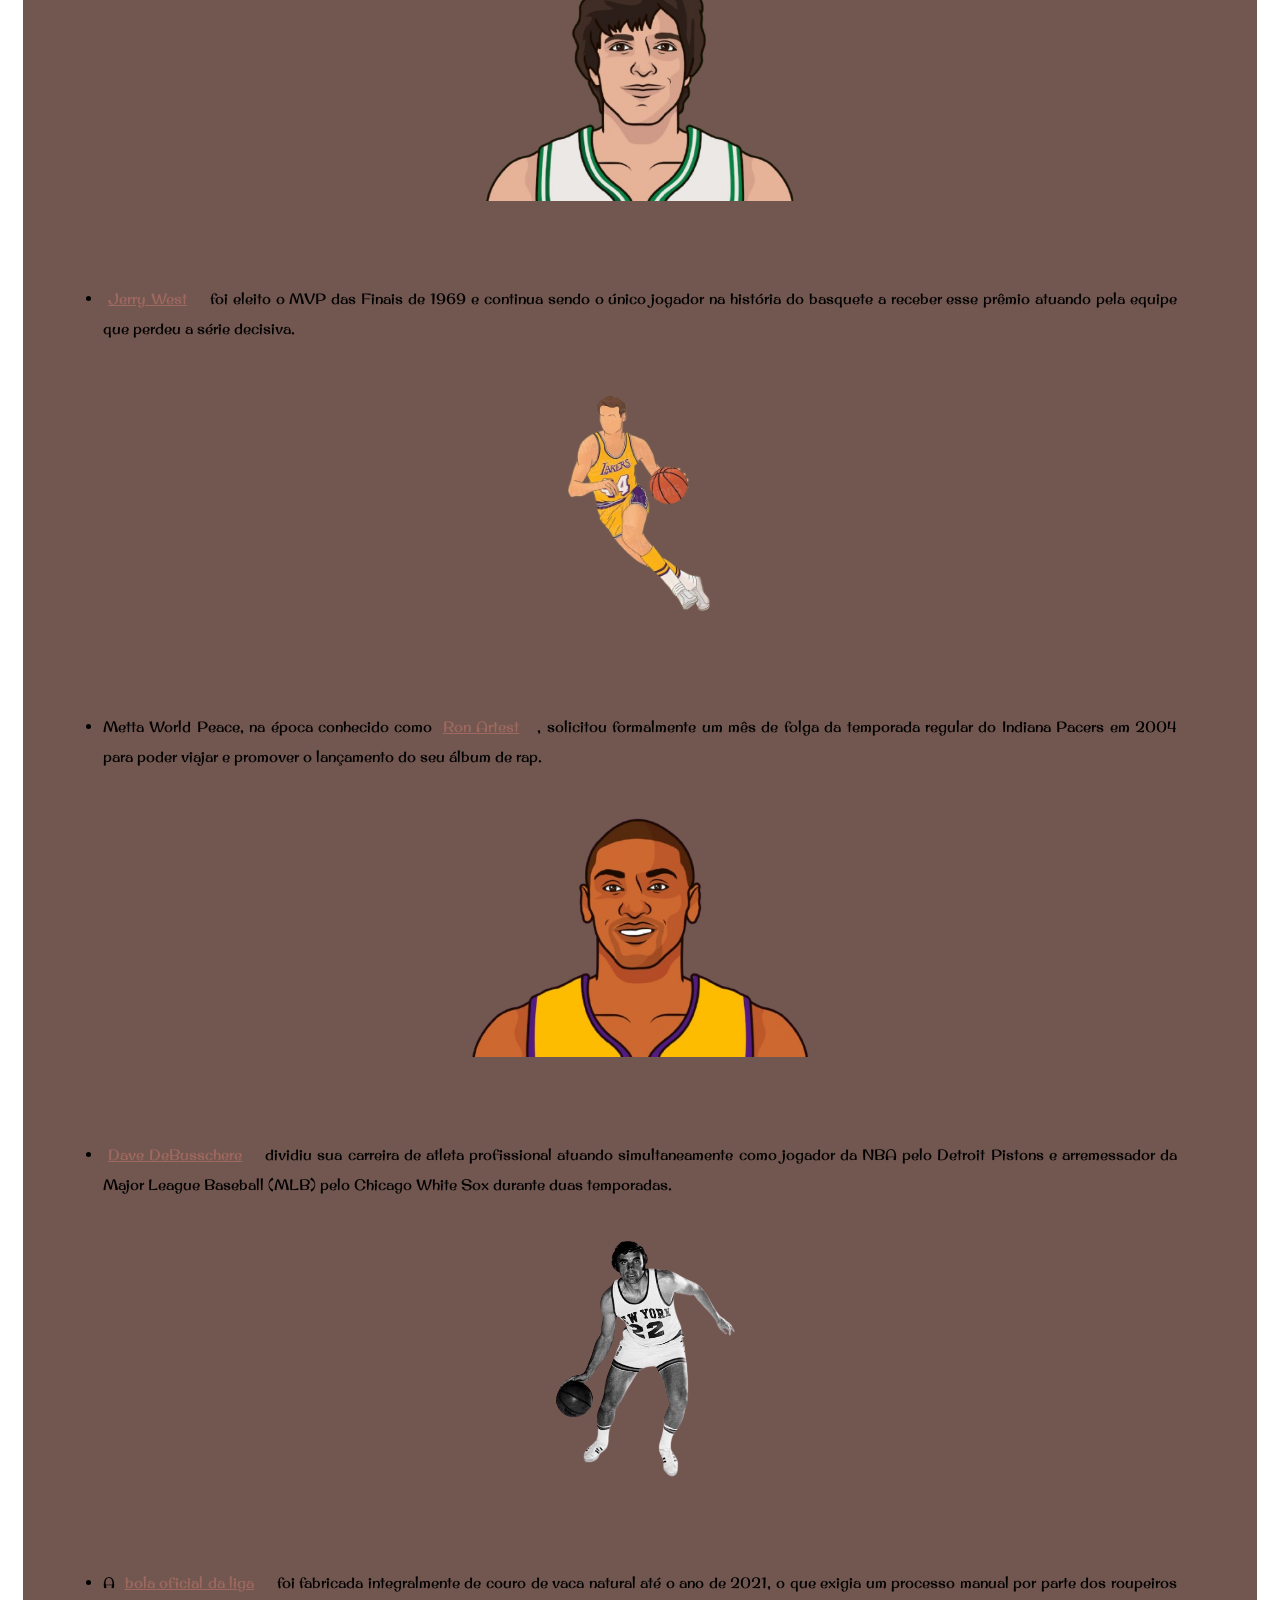
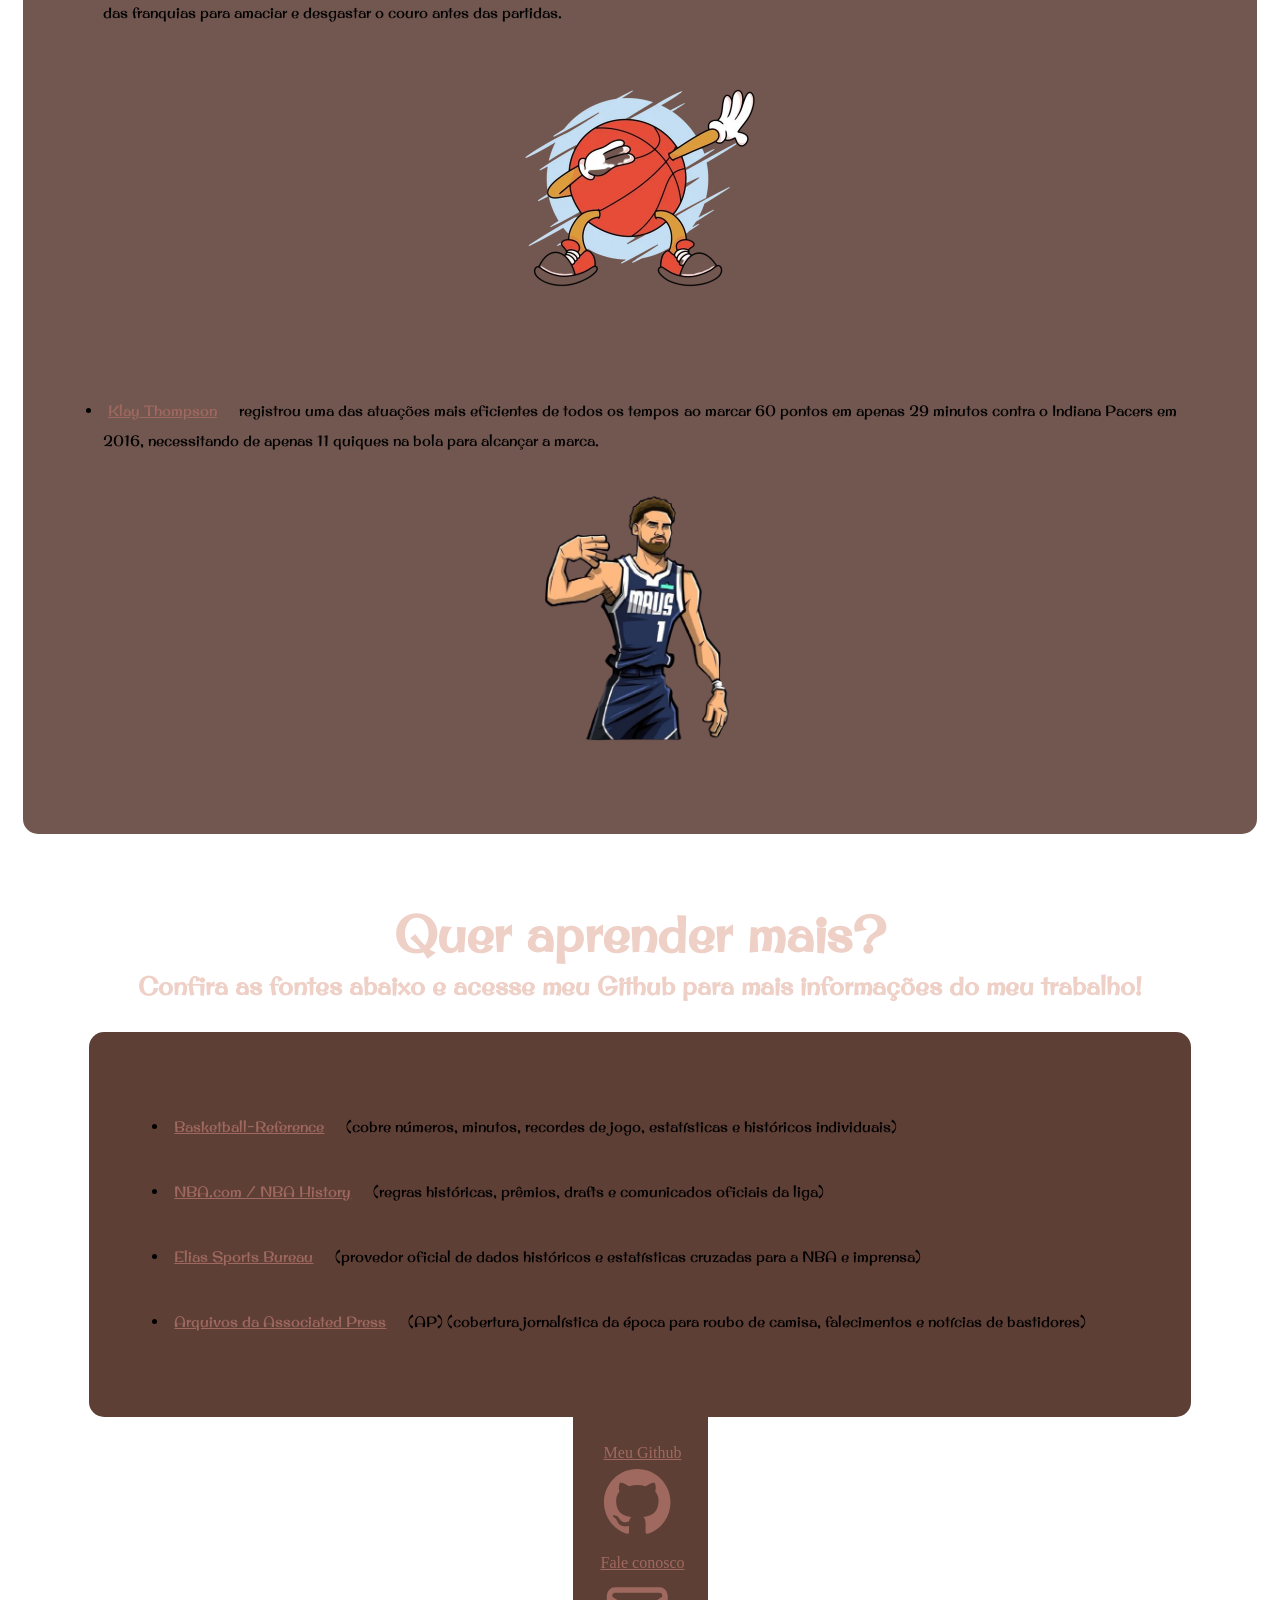
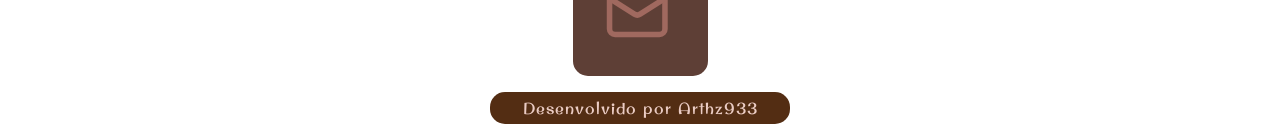
==== commit 879f4771: "ajuste no rodapé" ====
--- a/index.html
+++ b/index.html
@@ -88,7 +88,7 @@
              
             <aside> 
                 <h2>
-                    <h1 class="tituloderodape">Quer aprender mais?</h1> <br>
+                    <h1 class="tituloderodape" style="color: #eed0c7;">Quer aprender mais?</h1> <br>
                         <h2>Confira as fontes abaixo e acesse meu Github para mais informações do meu trabalho!</h2>
                 </h2>
                     <ul class="fontes">
--- a/style/style.css
+++ b/style/style.css
@@ -64,6 +64,7 @@
     font-family: "Original Surfer";
     animation: slideInLeft 1.2s ease-out;
     margin-top: 15px;
+    color: #eed0c7;
 }
 
 .faleconosco {
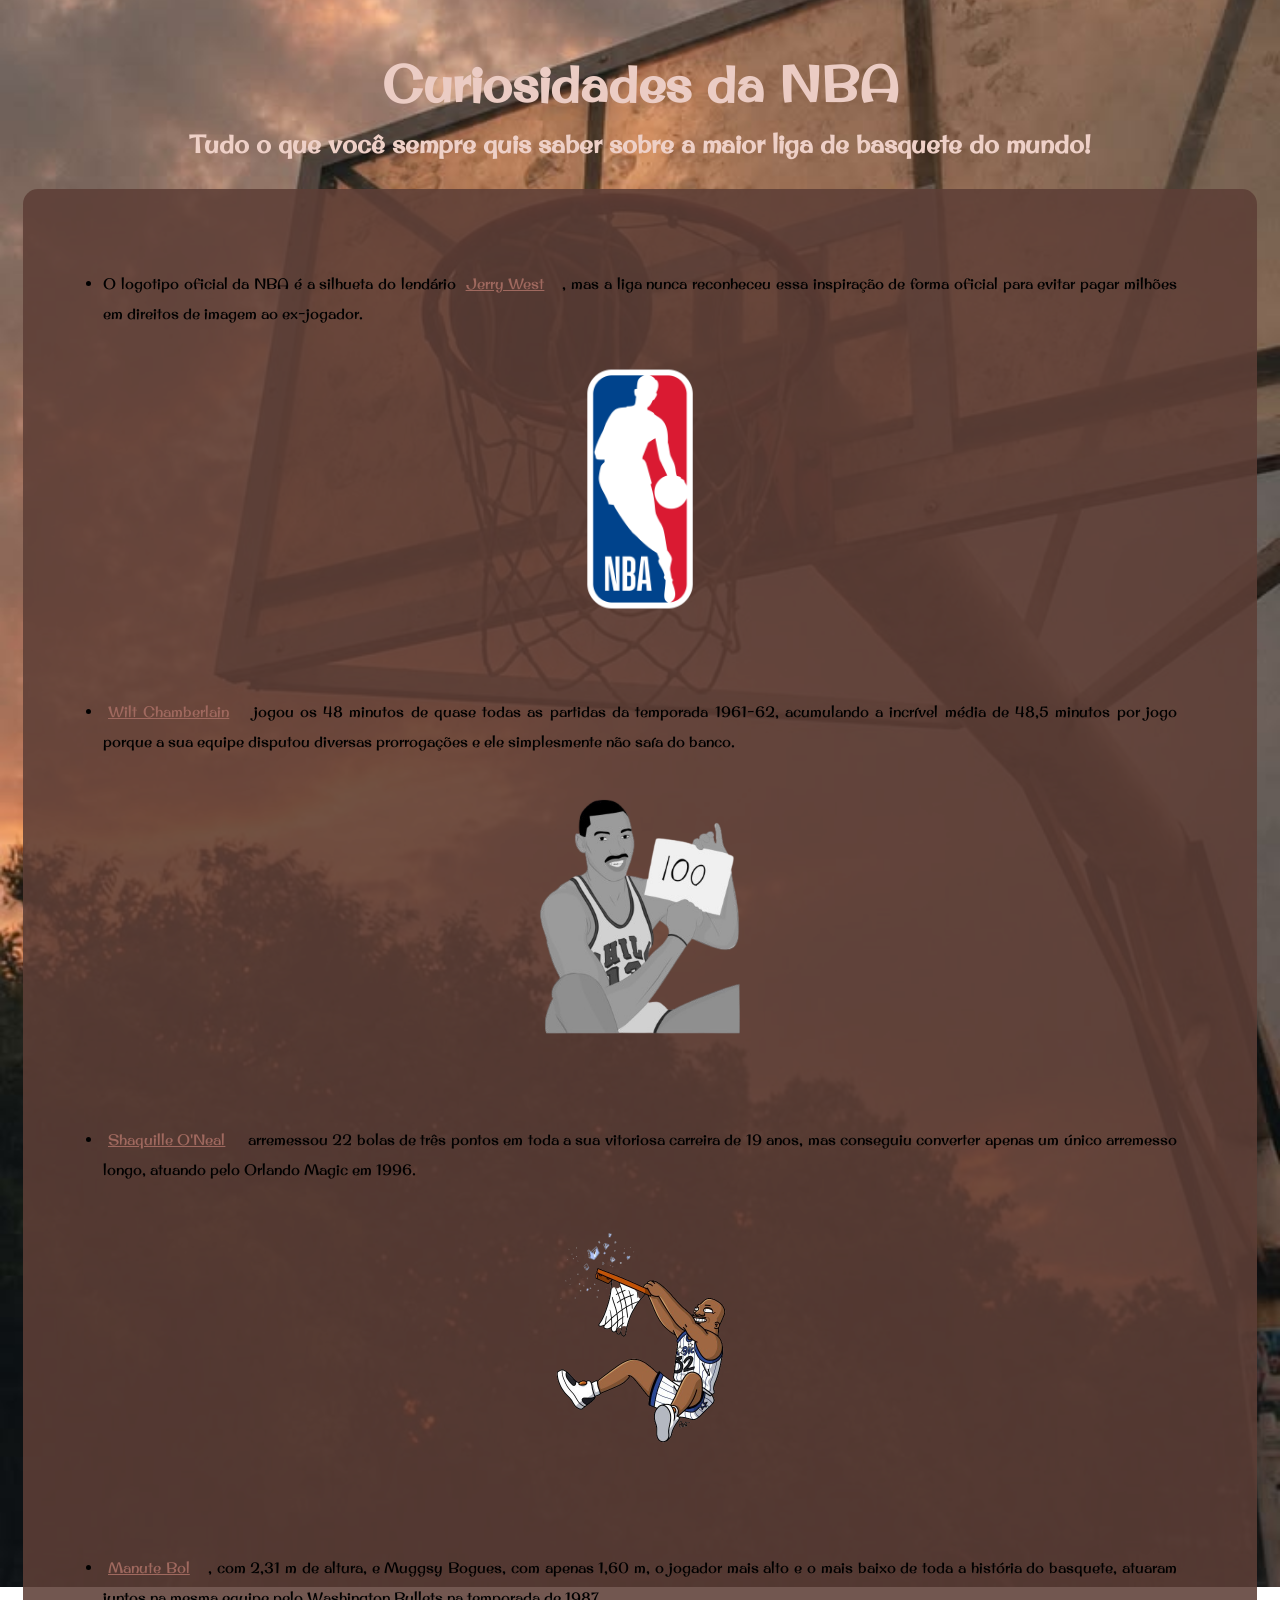
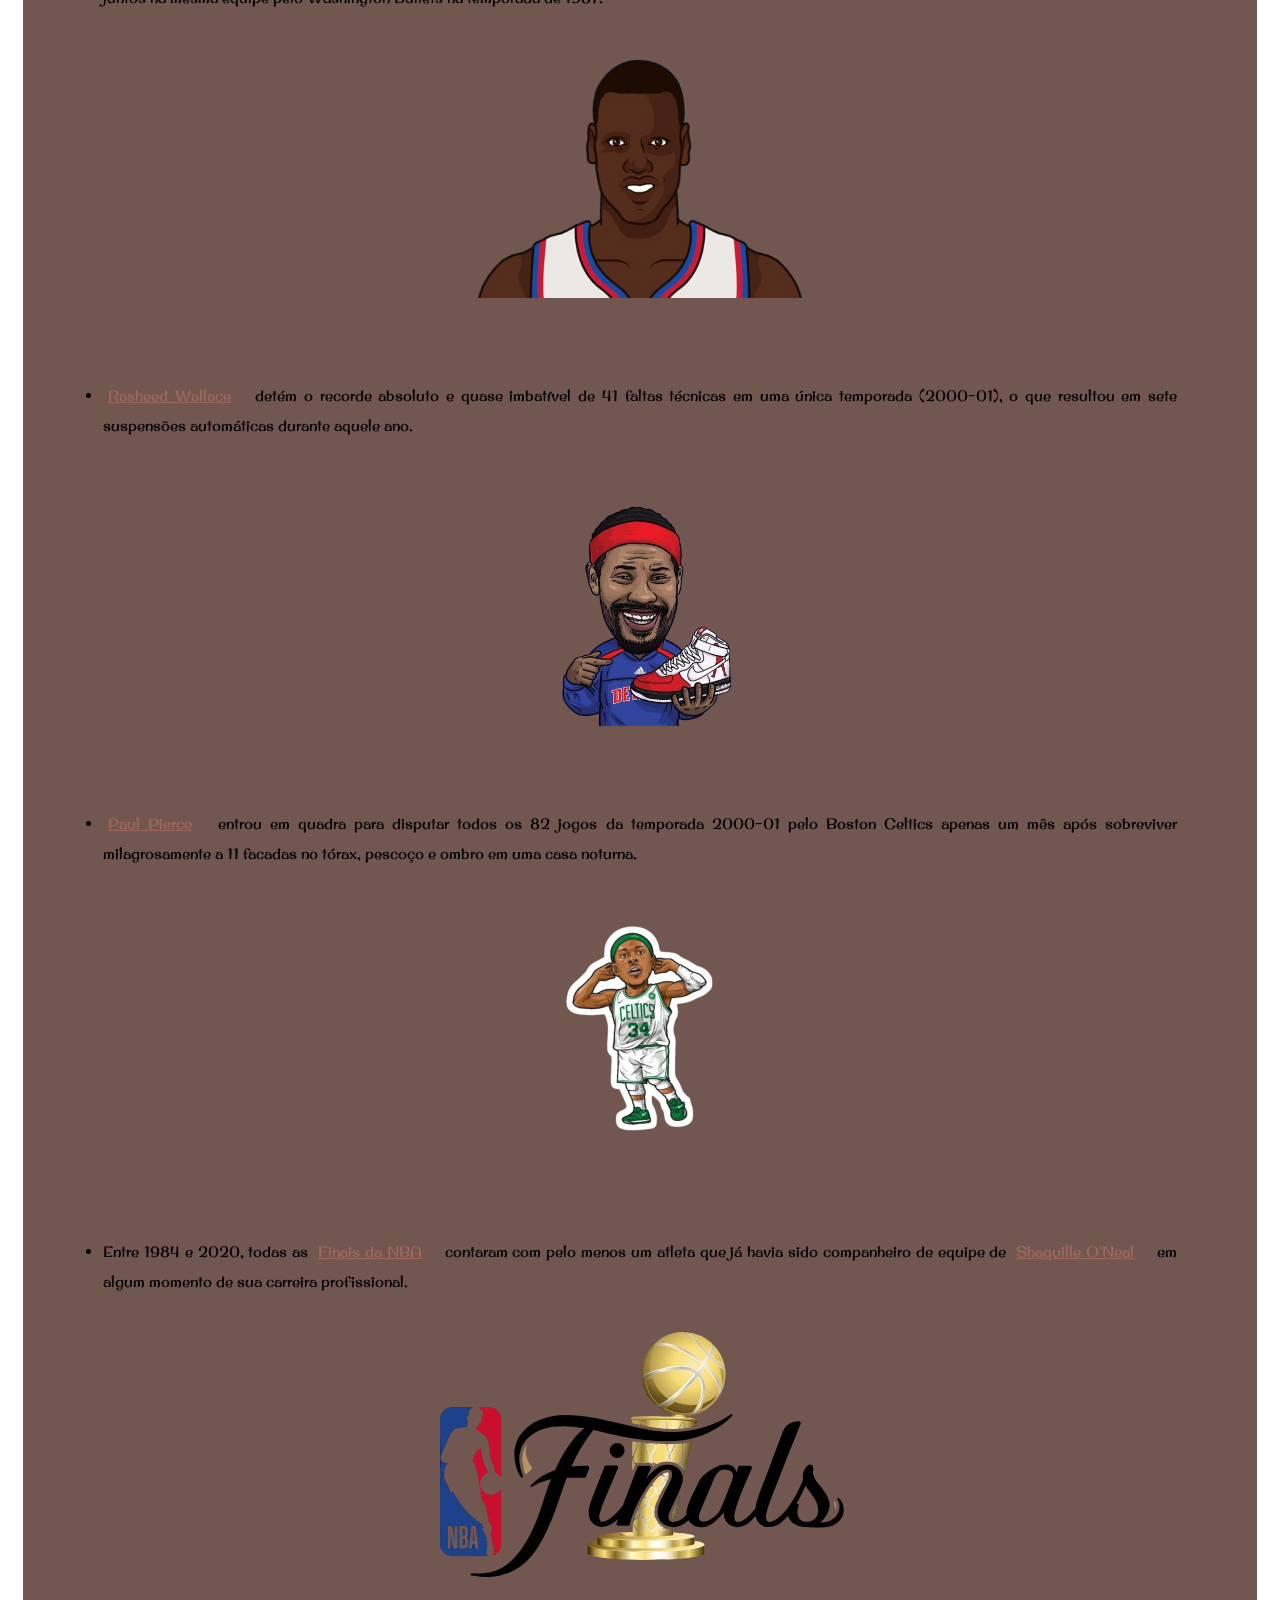
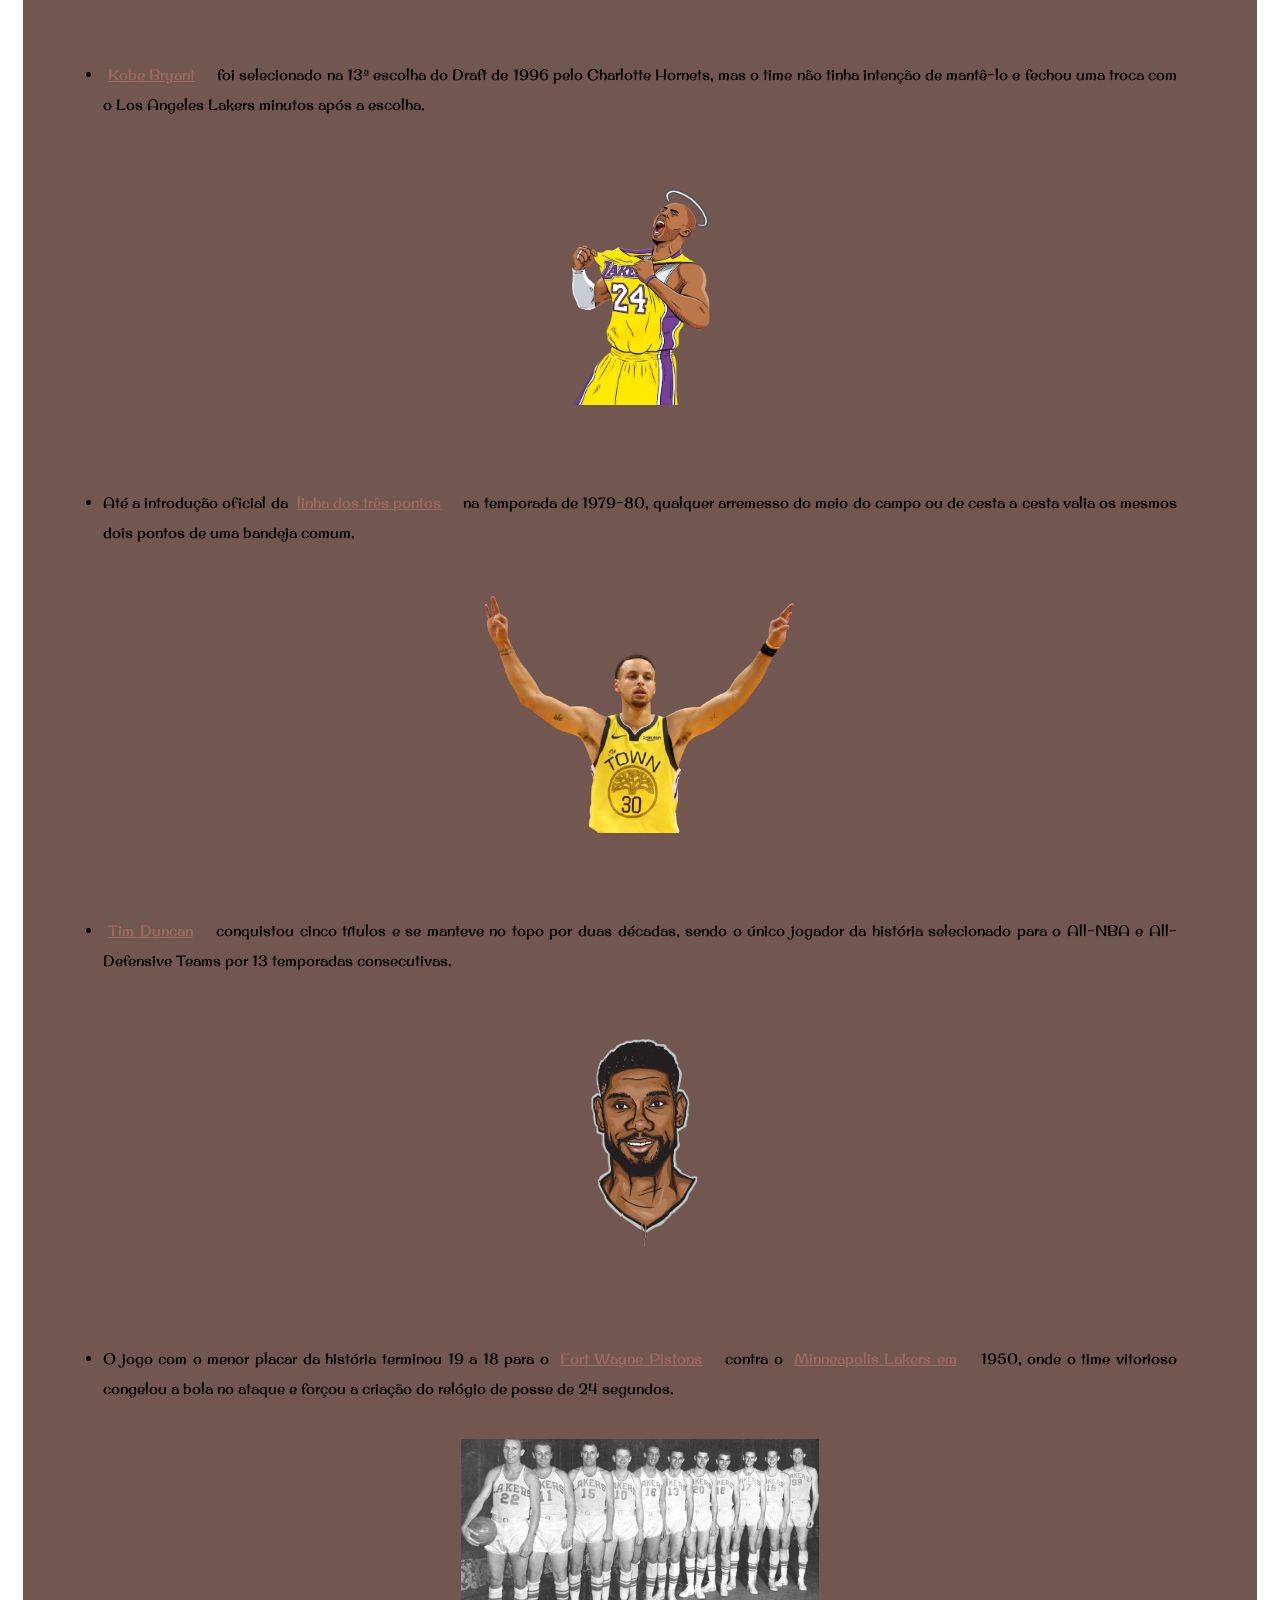
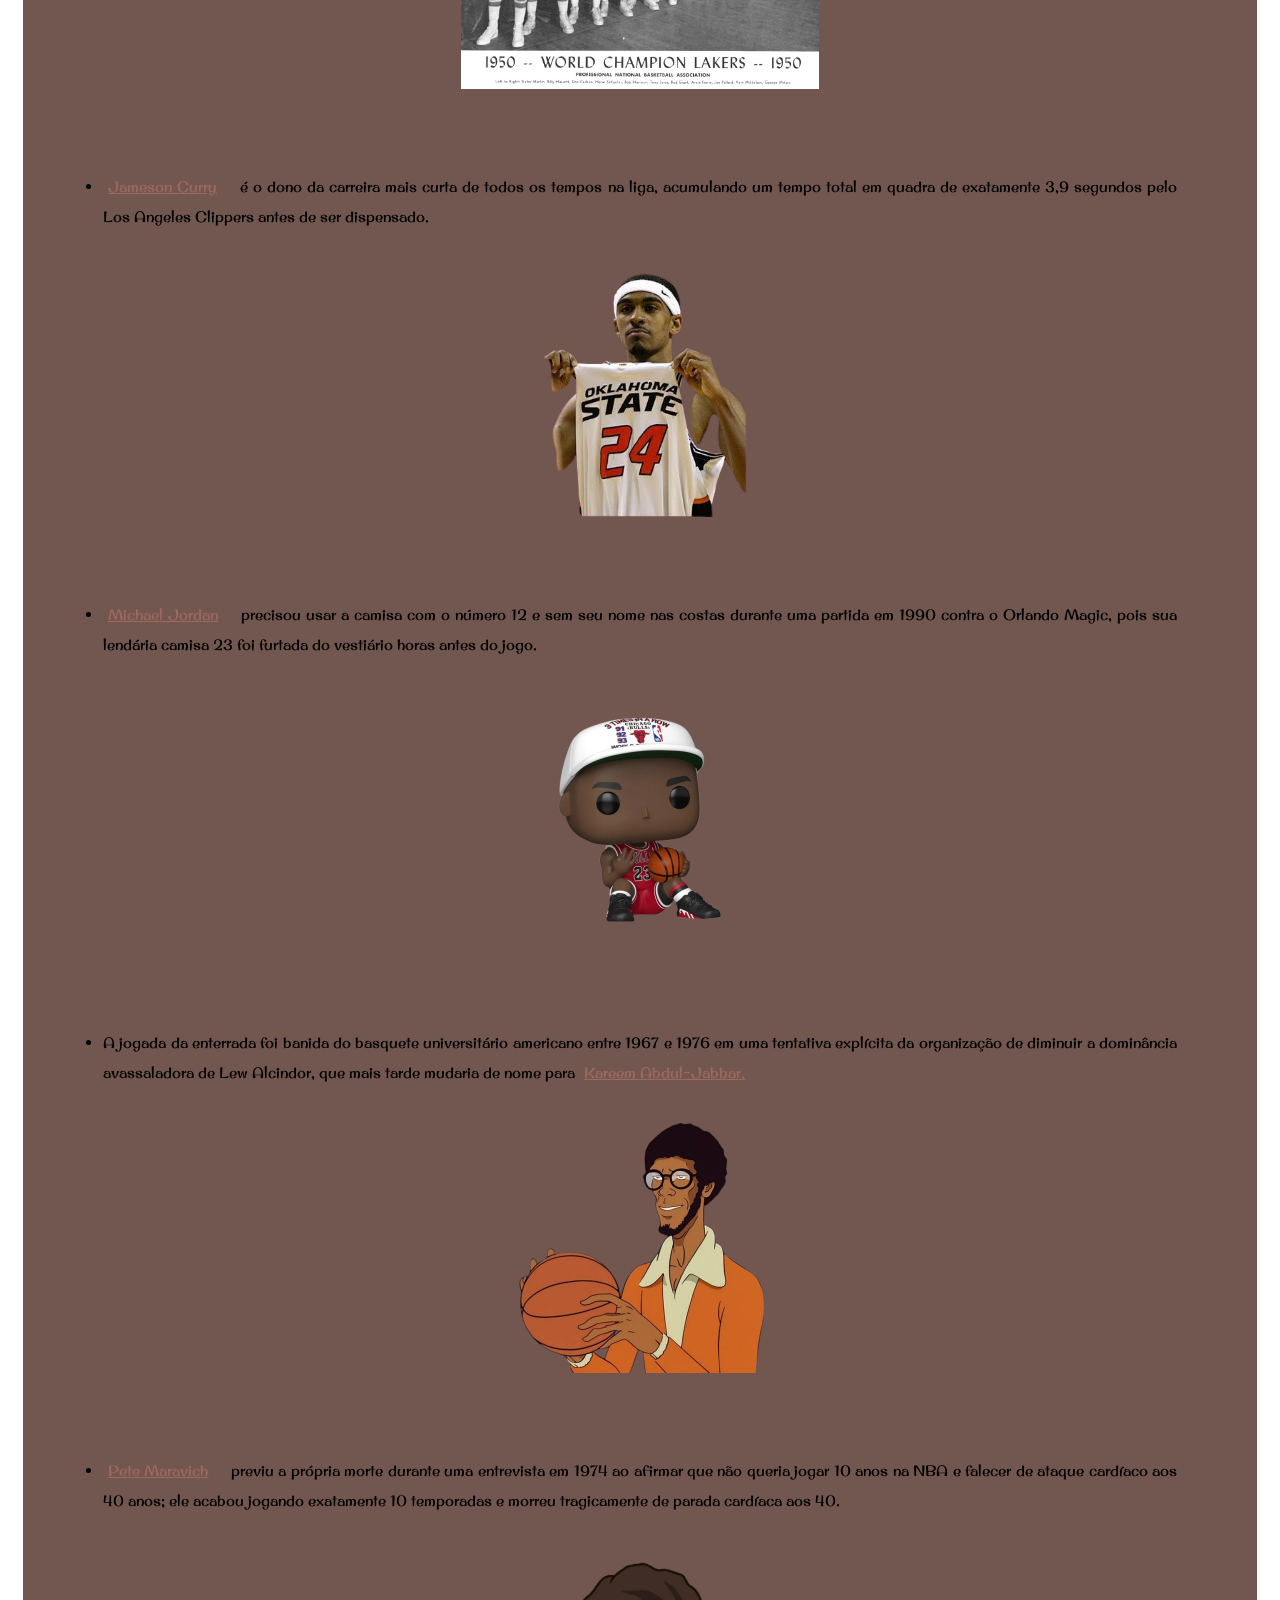
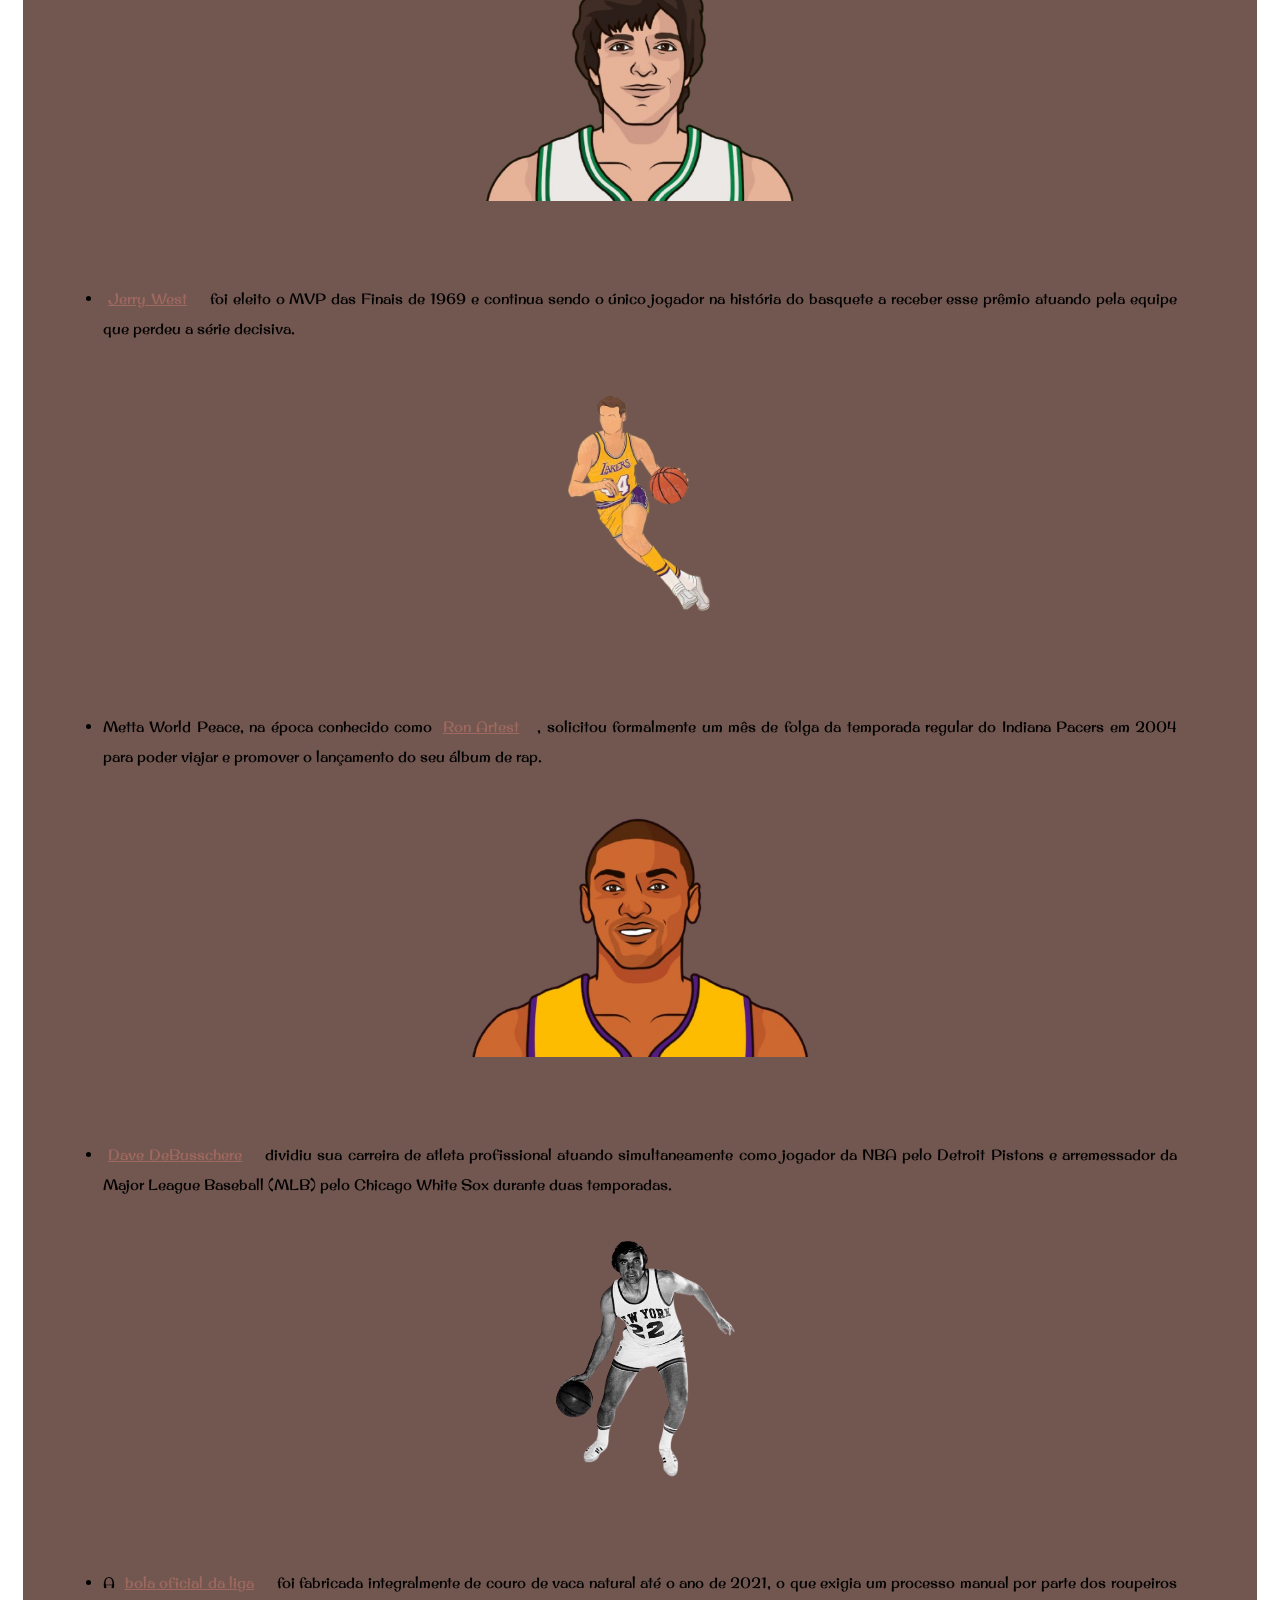
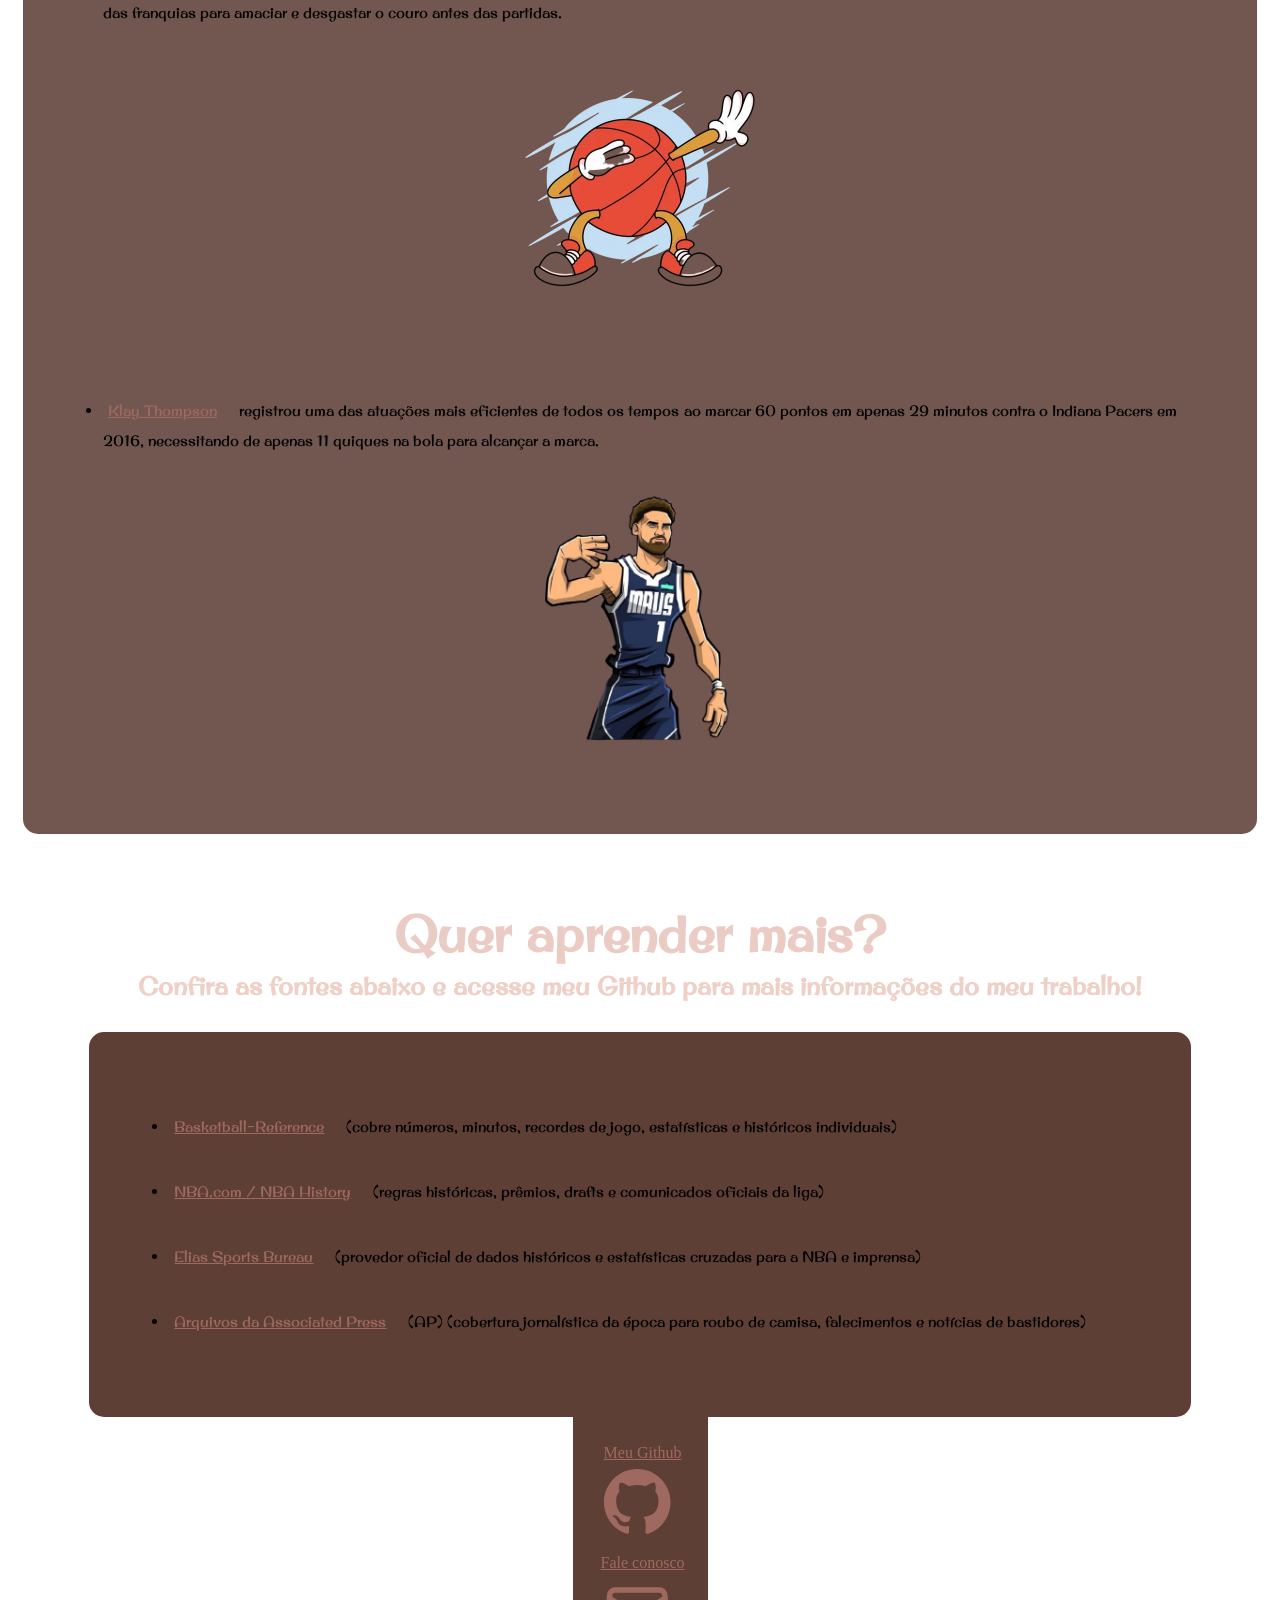
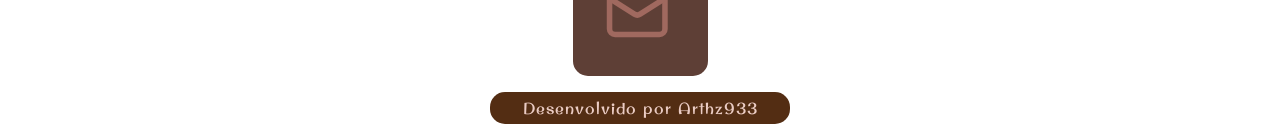
==== commit e16ea102: "ajuste no rodapé" ====
--- a/index.html
+++ b/index.html
@@ -88,8 +88,8 @@
              
             <aside> 
                 <h2>
-                    <h1 class="tituloderodape" style="color: #eed0c7;">Quer aprender mais?</h1> <br>
-                        <h2>Confira as fontes abaixo e acesse meu Github para mais informações do meu trabalho!</h2>
+                    <h1 class="tituloderodape">Quer aprender mais?</h1> <br>
+                        <h2 style="color: #eed0c7;">Confira as fontes abaixo e acesse meu Github para mais informações do meu trabalho!</h2>
                 </h2>
                     <ul class="fontes">
                         <li>
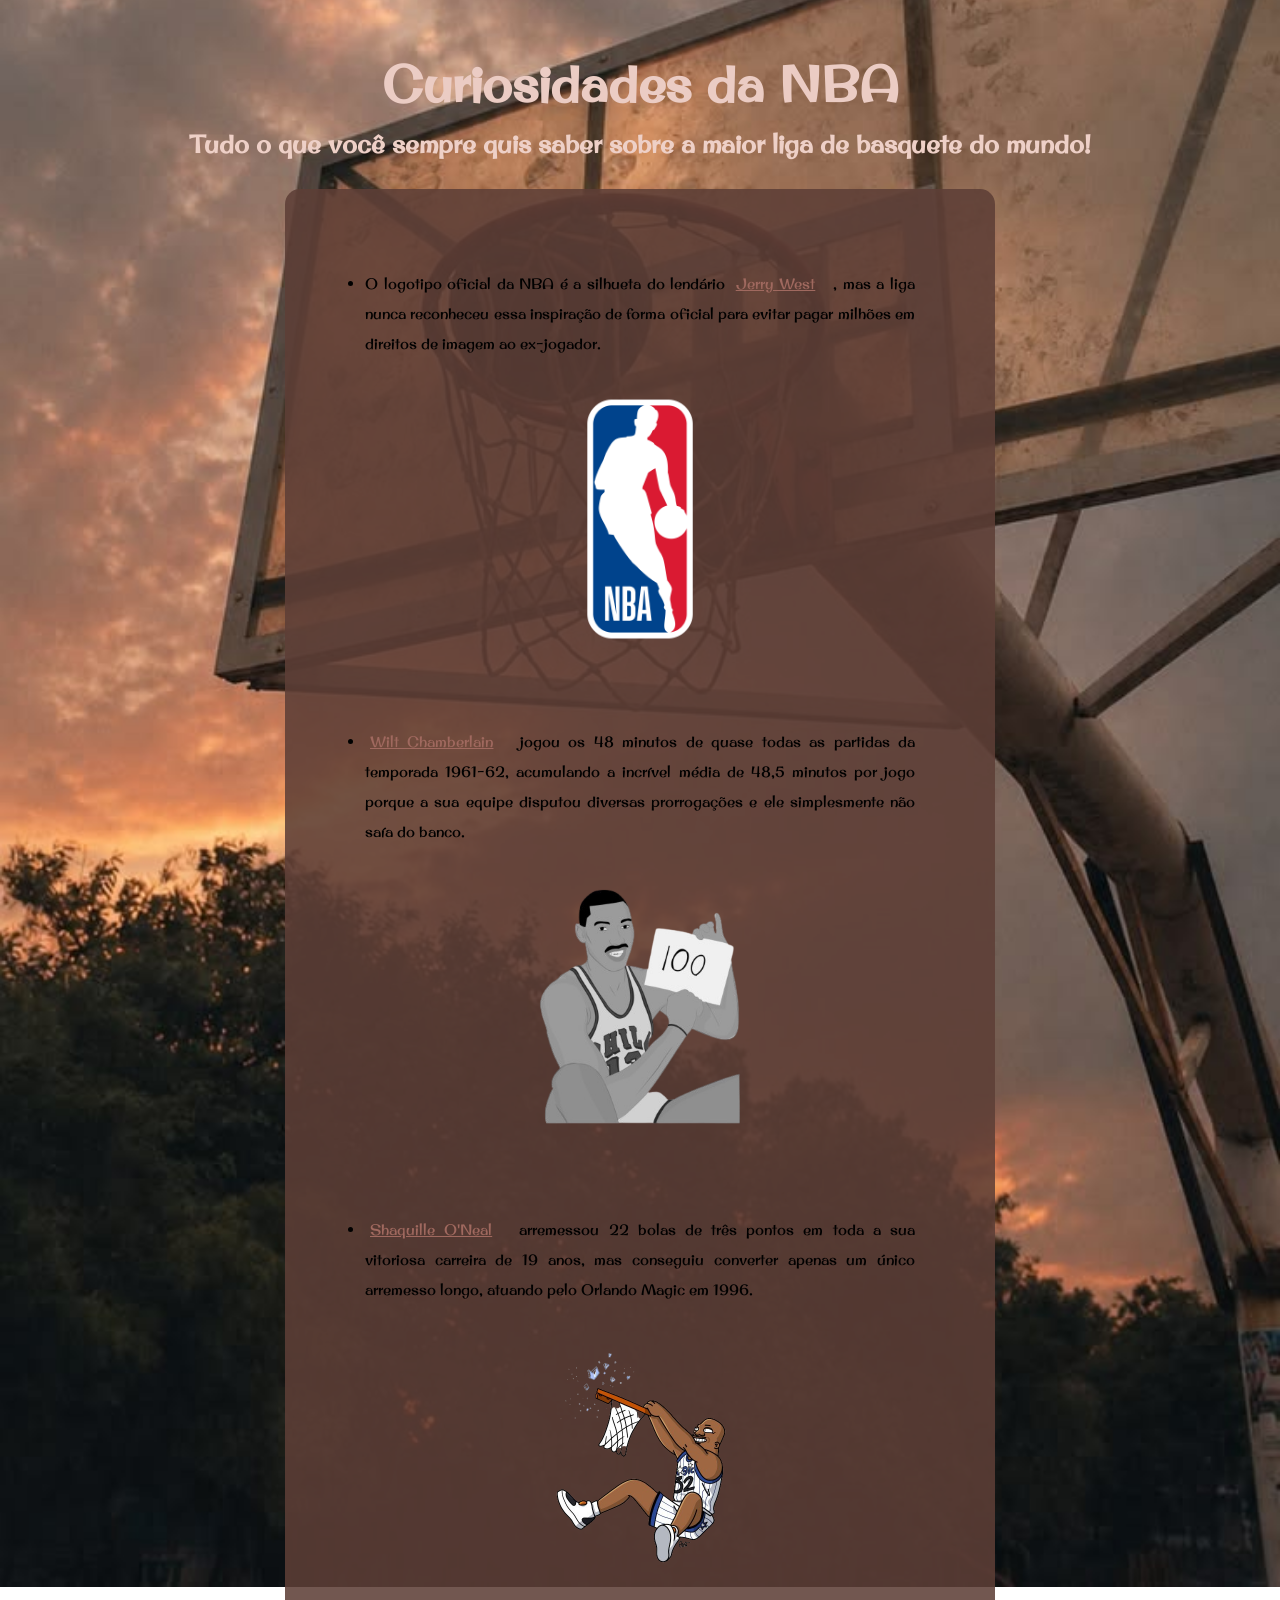
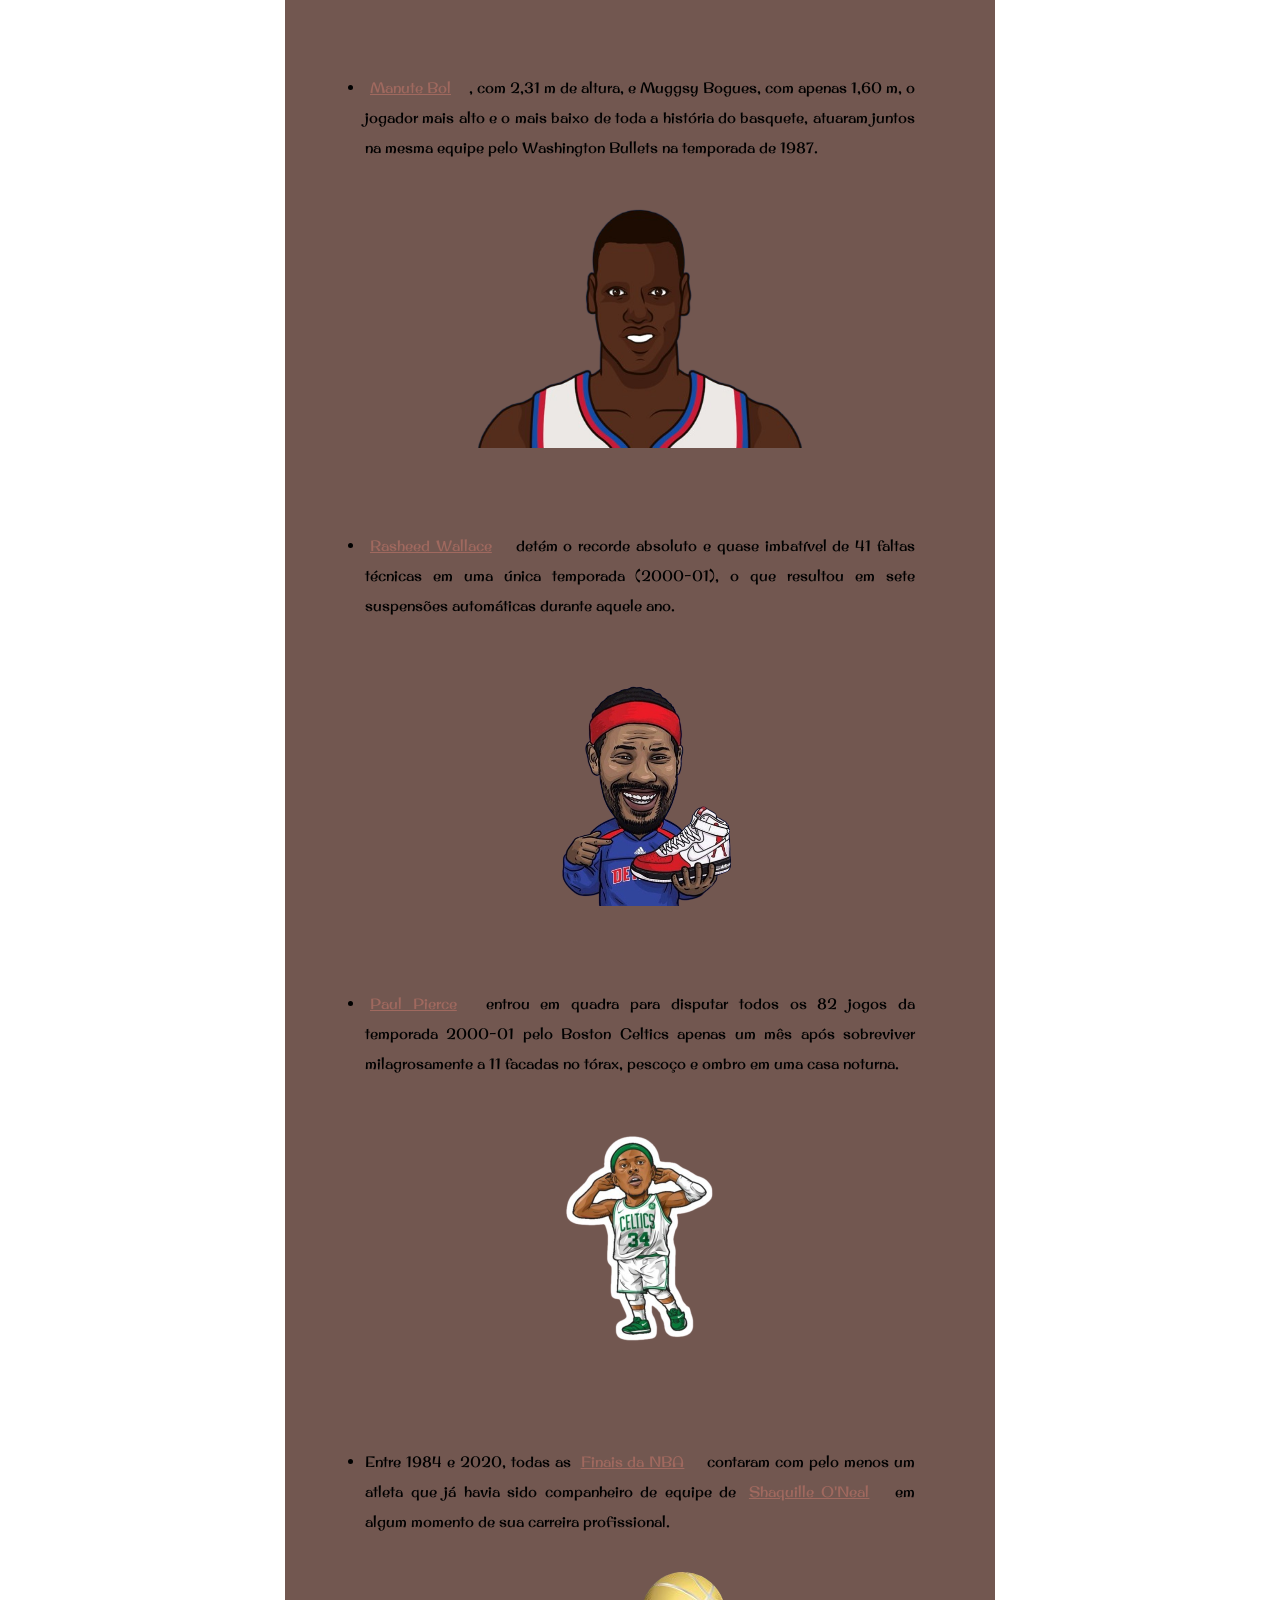
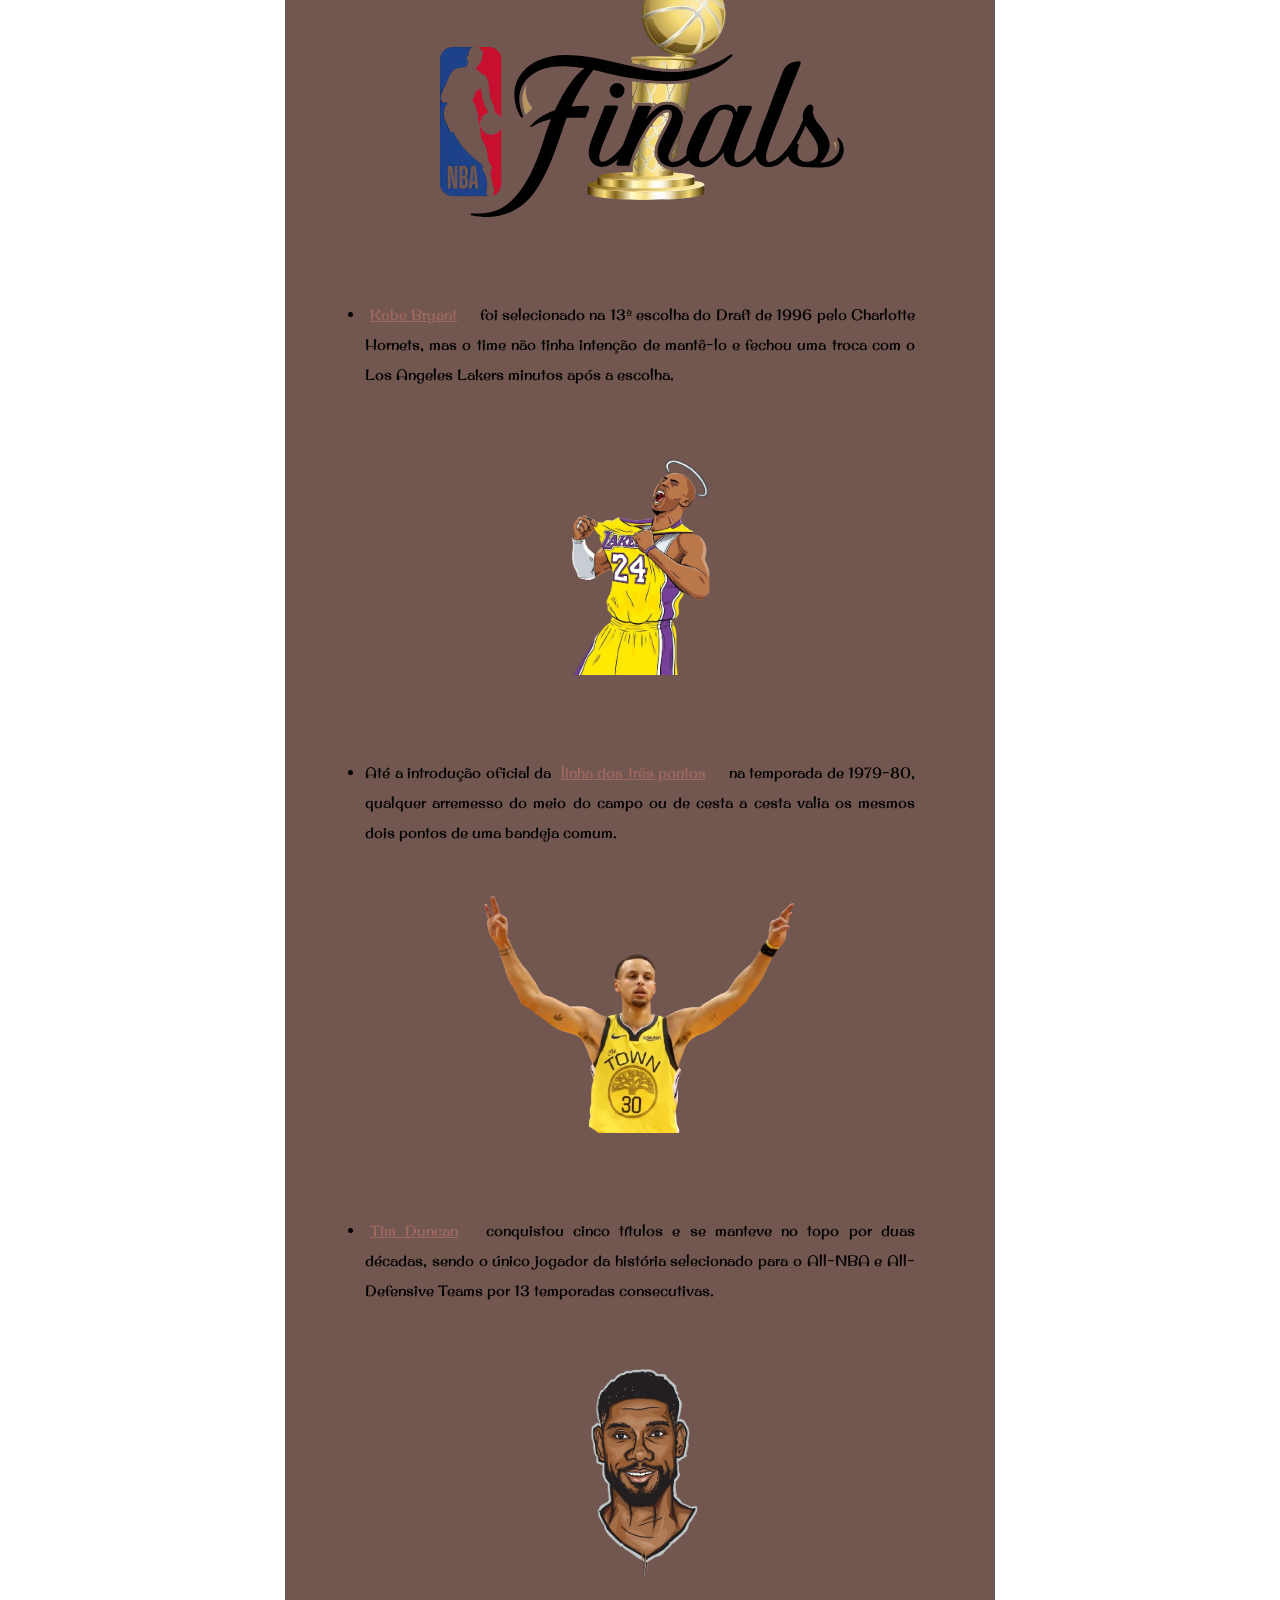
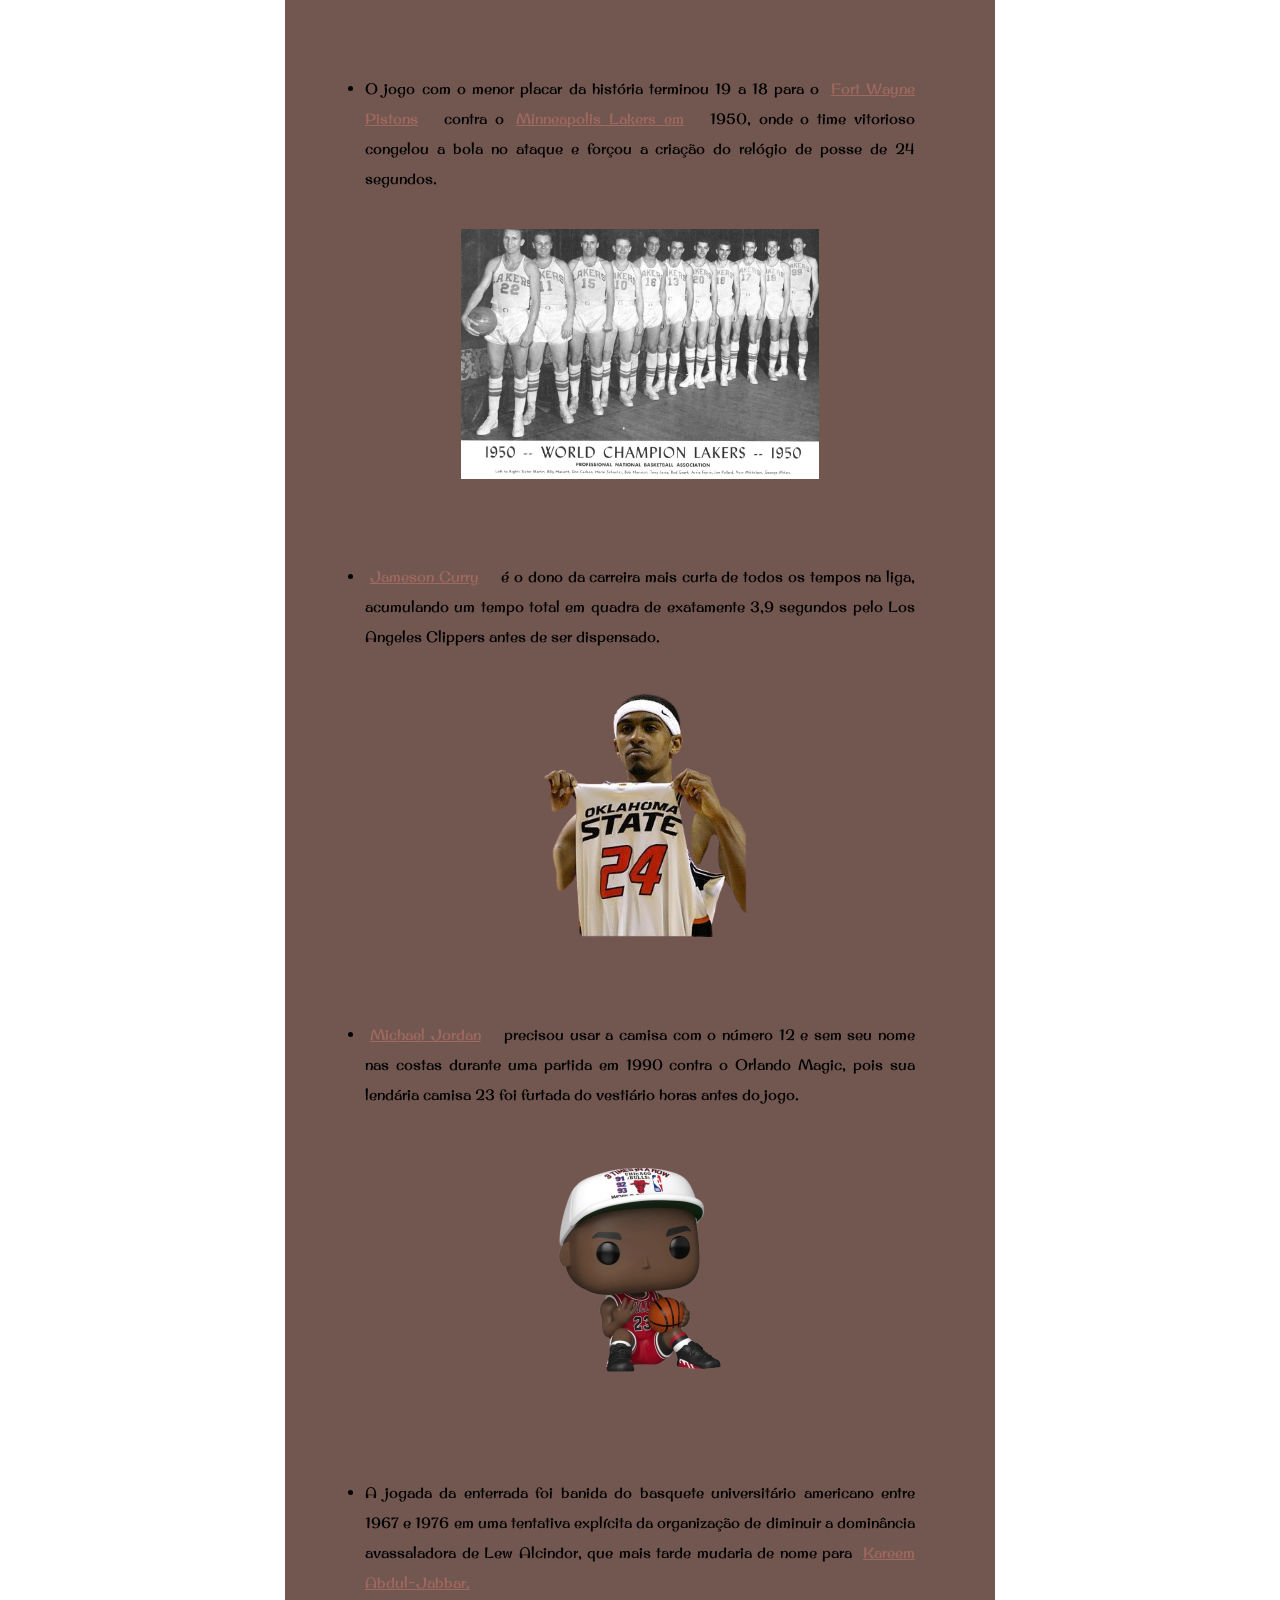
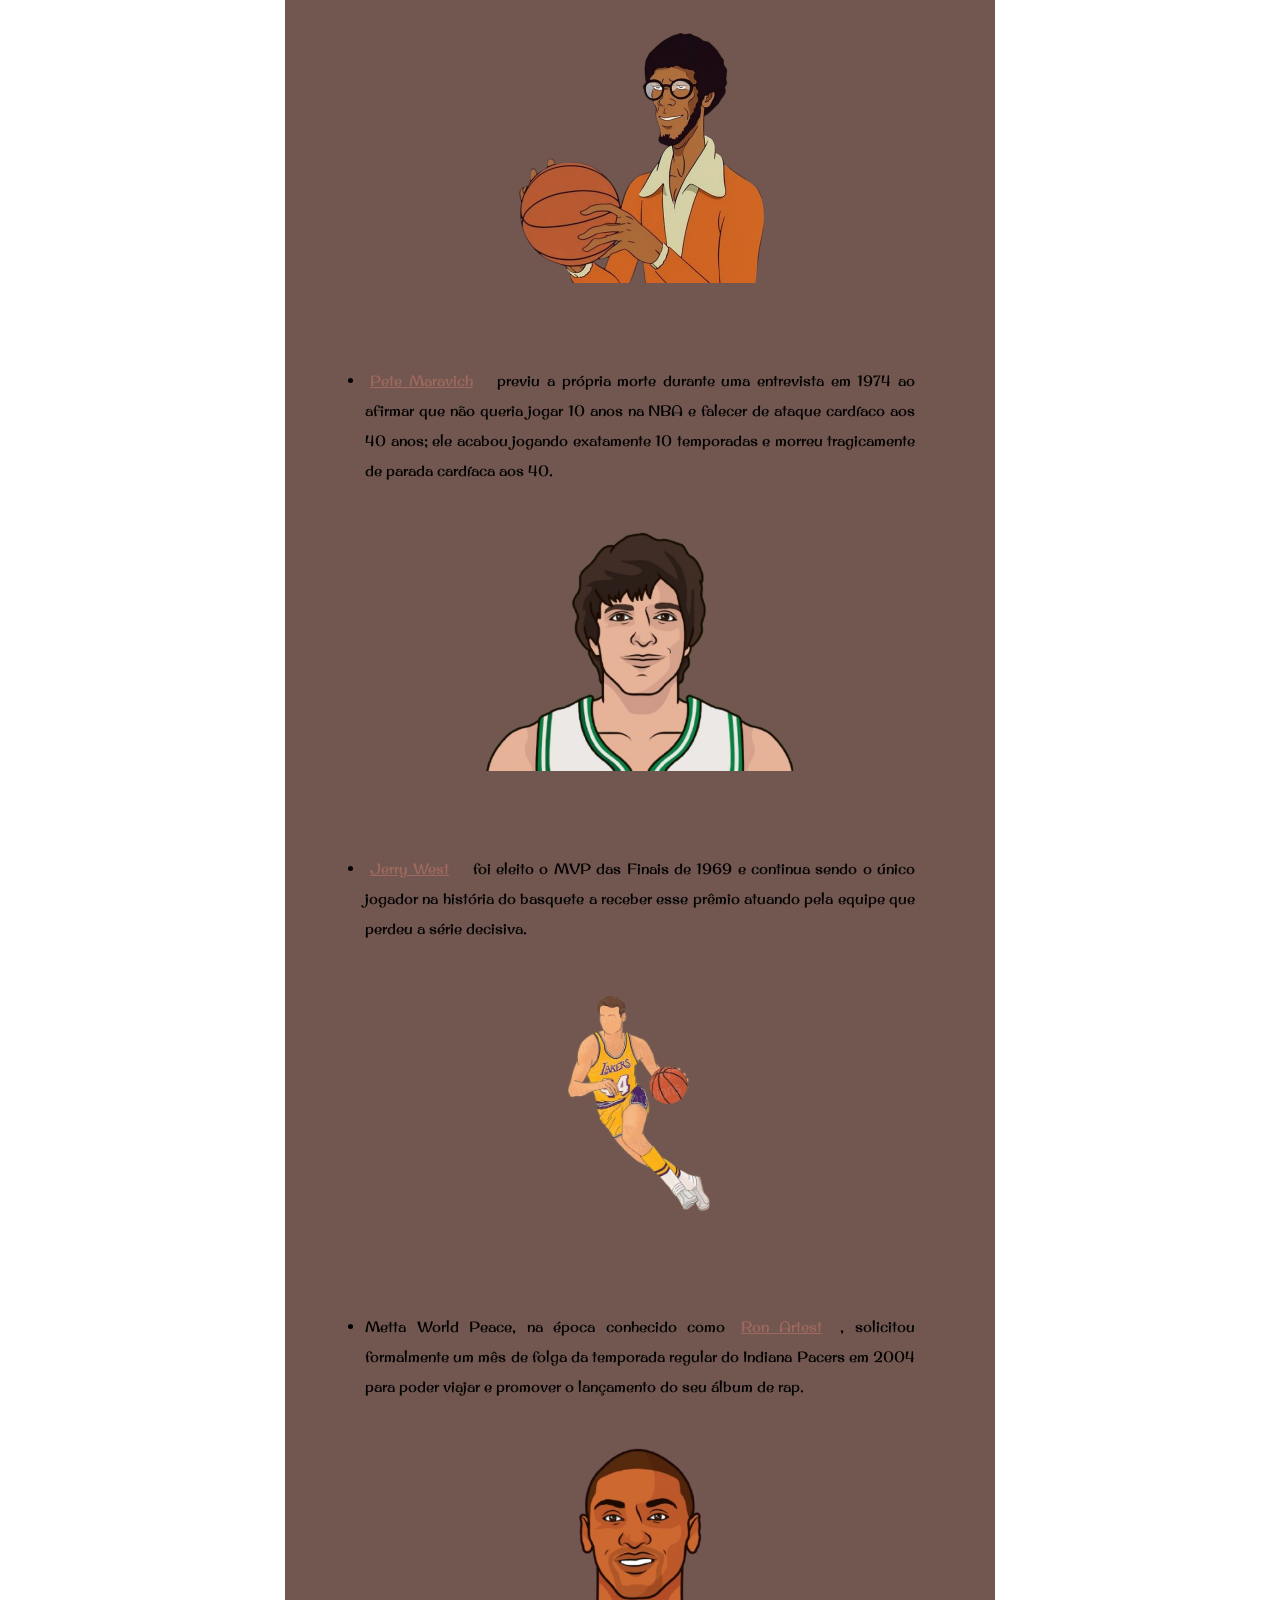
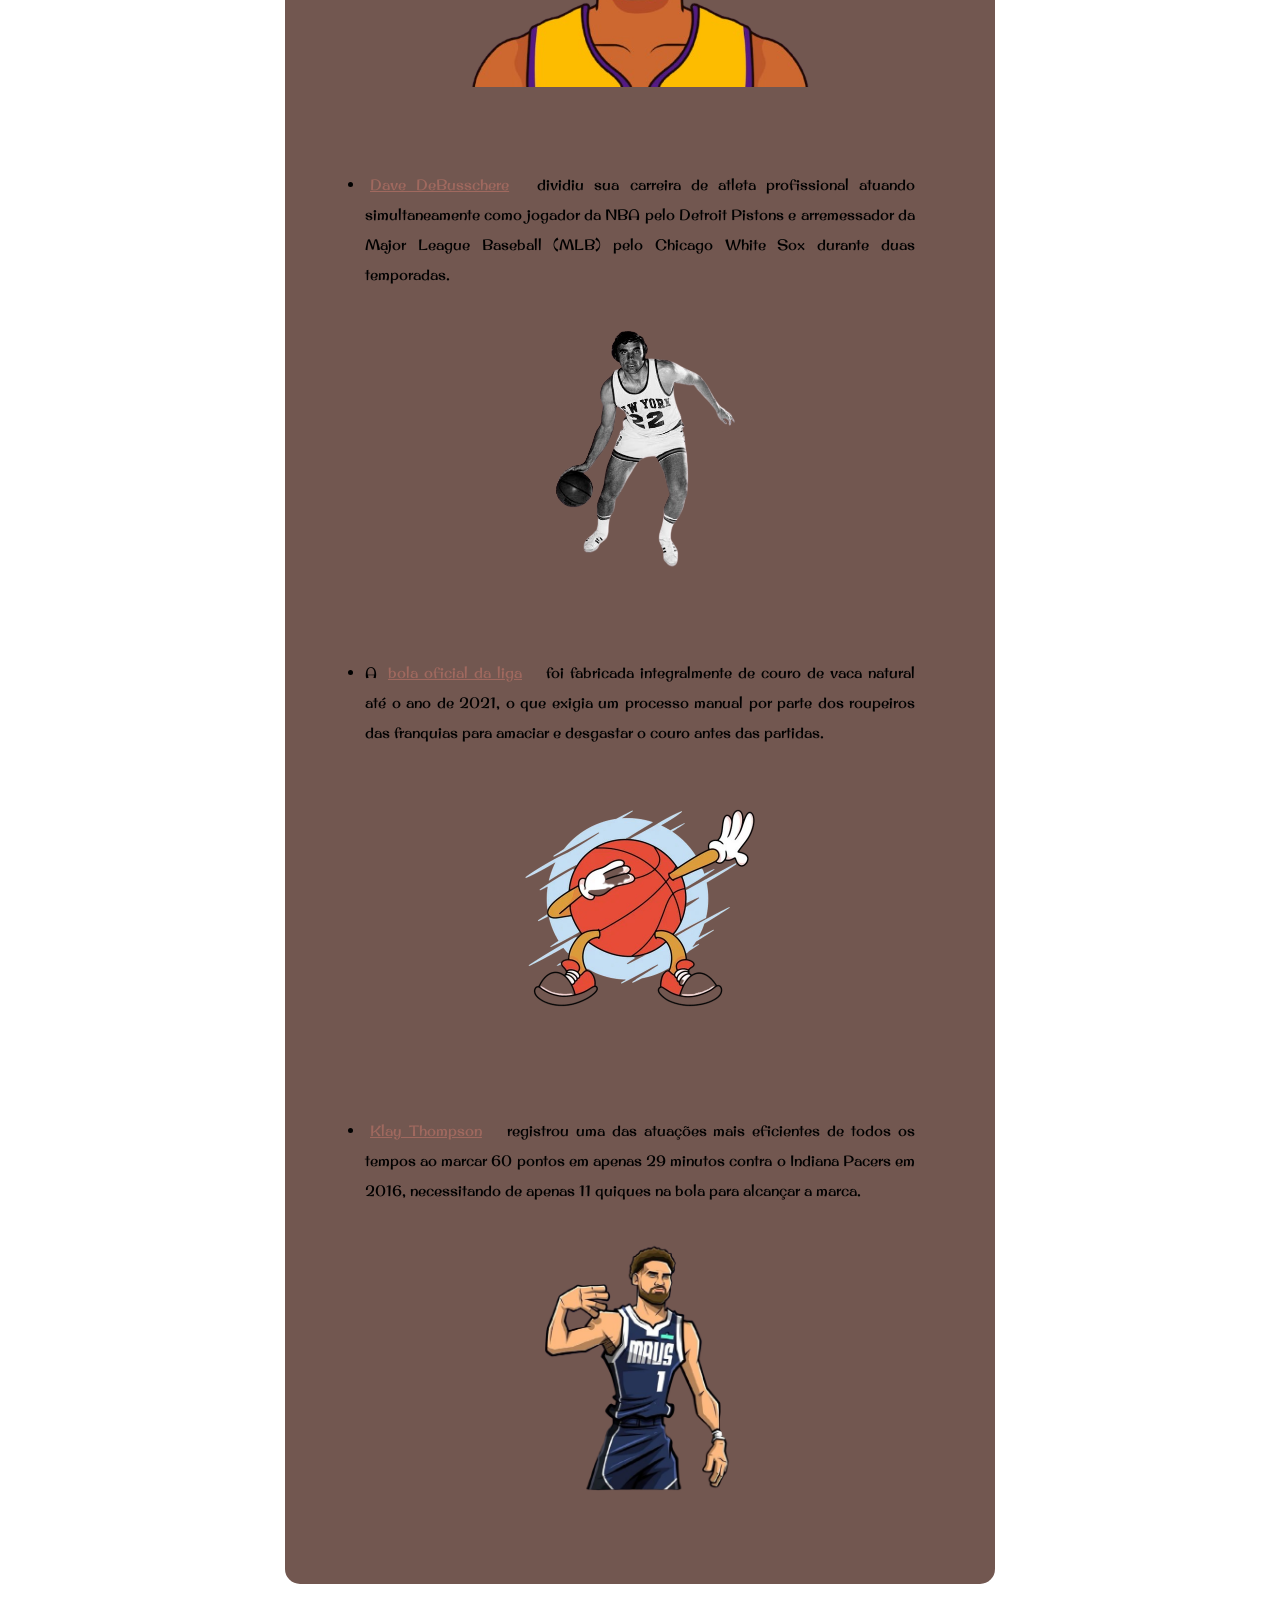
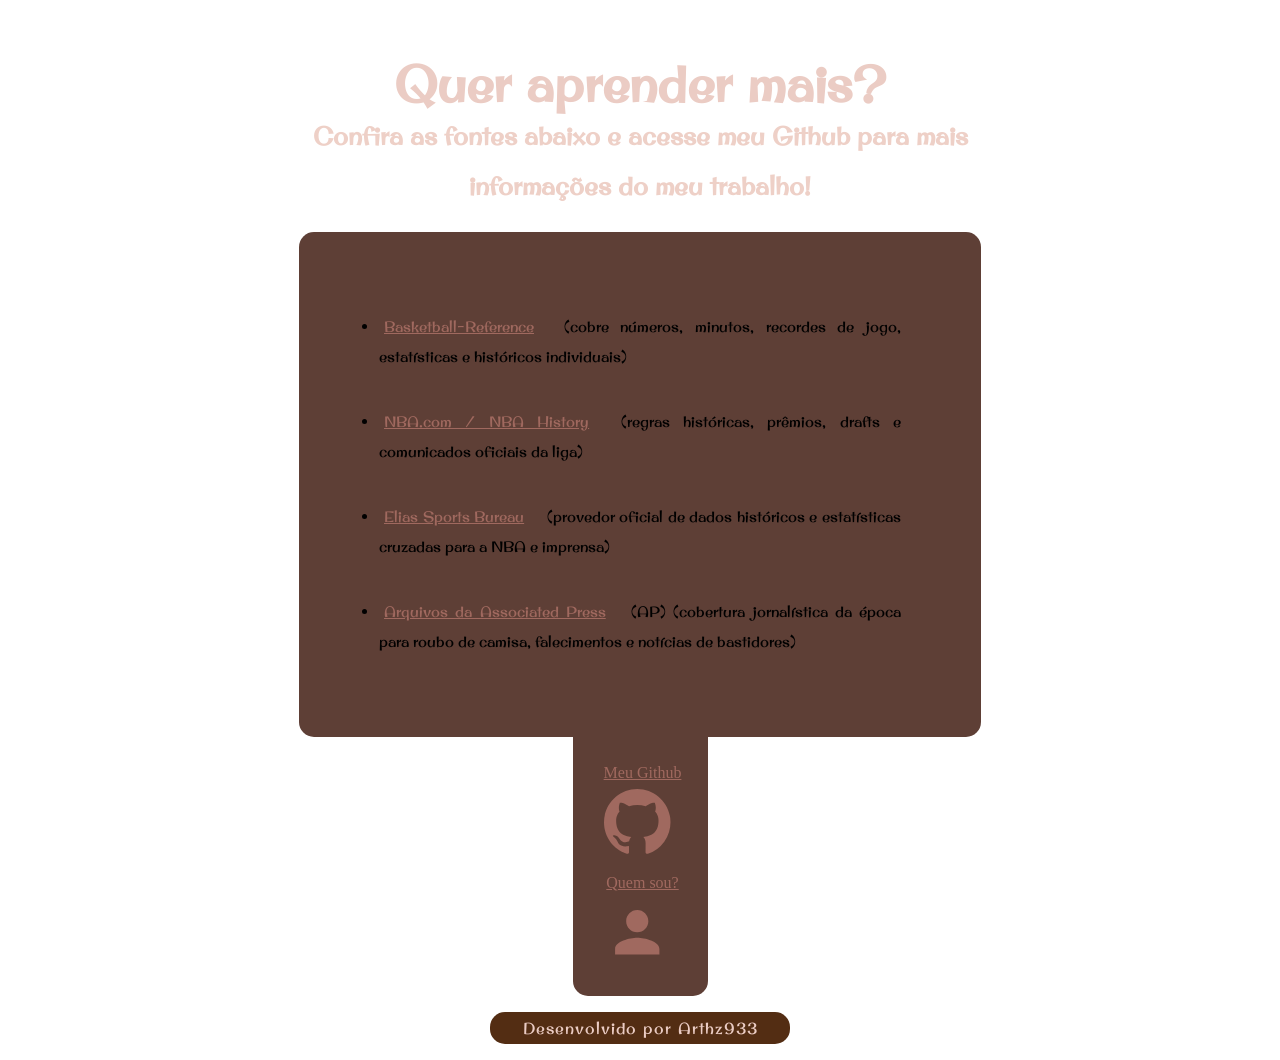
==== commit 1b36d4f7: "adcionando minha landing page" ====
--- a/index.html
+++ b/index.html
@@ -111,20 +111,18 @@
             </aside>
 
             <nav class="faleconosco">
-            <a href="https://github.com/dashboard" target="_blank" class="github">Meu Github
-                <svg max-width="24" width="70%" max-height="24" height="80%" viewBox="0 0 24 24" fill="currentColor">
-                <path d="M12 0C5.37 0 0 5.37 0 12c0 5.31 3.435 9.795 8.205 11.385.6.105.825-.255.825-.57 0-.285-.015-1.23-.015-2.235-3.015.555-3.795-.735-4.035-1.41-.135-.345-.72-1.41-1.23-1.695-.42-.225-1.02-.78-.015-.795.945-.015 1.62.87 1.845 1.23 1.08 1.815 2.805 1.305 3.495.99.105-.78.42-1.305.765-1.605-2.67-.3-5.46-1.335-5.46-5.925 0-1.305.465-2.385 1.23-3.225-.12-.3-.54-1.53.12-3.18 0 0 1.005-.315 3.3 1.23.96-.27 1.98-.405 3-.405s2.04.135 3 .405c2.295-1.56 3.3-1.23 3.3-1.23.66 1.65.24 2.88.12 3.18.765.84 1.23 1.905 1.23 3.225 0 4.605-2.805 5.625-5.475 5.925.435.375.81 1.095.81 2.22 0 1.605-.015 2.895-.015 3.3 0 .315.225.69.825.57A12.02 12.02 0 0 0 24 12c0-6.63-5.37-12-12-12z"/>
-                </svg>
-            </a>
-            
+        <a href="https://github.com/dashboard" target="_blank" class="github">Meu Github
+        <svg max-width="24" width="70%" max-height="24" height="80%" viewBox="0 0 24 24" fill="currentColor">
+            <path d="M12 0C5.37 0 0 5.37 0 12c0 5.31 3.435 9.795 8.205 11.385.6.105.825-.255.825-.57 0-.285-.015-1.23-.015-2.235-3.015.555-3.795-.735-4.035-1.41-.135-.345-.72-1.41-1.23-1.695-.42-.225-1.02-.78-.015-.795.945-.015 1.62.87 1.845 1.23 1.08 1.815 2.805 1.305 3.495.99.105-.78.42-1.305.765-1.605-2.67-.3-5.46-1.335-5.46-5.925 0-1.305.465-2.385 1.23-3.225-.12-.3-.54-1.53.12-3.18 0 0 1.005-.315 3.3 1.23.96-.27 1.98-.405 3-.405s2.04.135 3 .405c2.295-1.56 3.3-1.23 3.3-1.23.66 1.65.24 2.88.12 3.18.765.84 1.23 1.905 1.23 3.225 0 4.605-2.805 5.625-5.475 5.925.435.375.81 1.095.81 2.22 0 1.605-.015 2.895-.015 3.3 0 .315.225.69.825.57A12.02 12.02 0 0 0 24 12c0-6.63-5.37-12-12-12z"/>
+        </svg>
+    </a>
 
-
-            <a href="https://mail.google.com/mail/?view=cm&fs=1&to=arthurassuncao017@gmail.com" target="_blank" class="email">Fale conosco 
-                <svg width= "70%" max-width="24" height= "80%" max-height="24" viewBox="0 0 24 24" fill="none" stroke="currentColor" stroke-width="2">
-                <rect width="20" height="16" x="2" y="4" rx="2"/>
-                <path d="m22 7-8.97 5.7a1.94 1.94 0 0 1-2.06 0L2 7"/>
-            </svg>
-            </a>
+        <a href="https://cheery-faloodeh-58351b.netlify.app/" target="_blank" class="email">Quem sou?
+        <svg max-width="24" width="70%" max-height="24" height="80%" viewBox="0 0 24 24" fill="currentColor">
+            <path d="M12 12c2.21 0 4-1.79 4-4s-1.79-4-4-4-4 1.79-4 4 1.79 4 4 4zm0 2c-2.67 0-8 1.34-8 4v2h16v-2c0-2.66-5.33-4-8-4z"/>
+        </svg>
+    </a>
+</nav>
             
             </nav>
         </article>
--- a/style/style.css
+++ b/style/style.css
@@ -133,3 +133,8 @@
     letter-spacing: 1px;
 }
 
+main {
+    min-width: 320px;
+    max-width: 740px;
+    margin: auto;   
+}
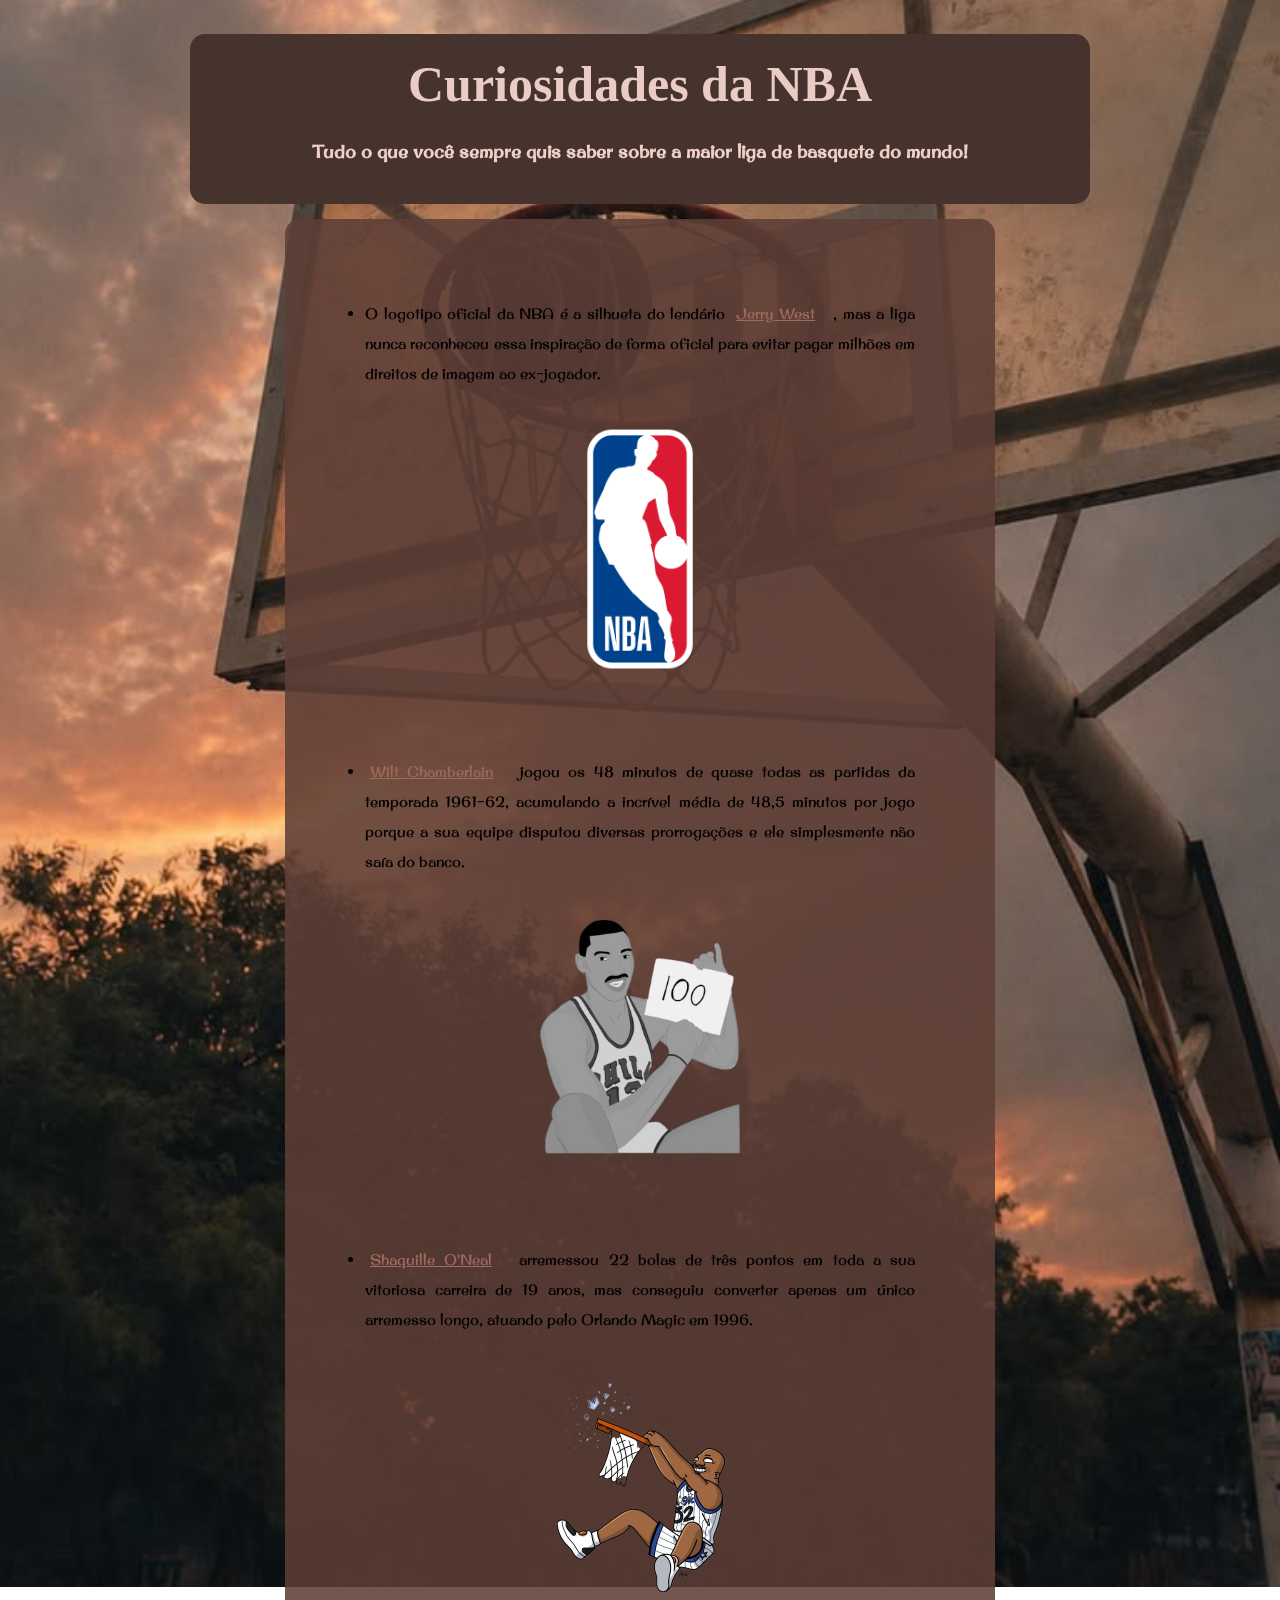
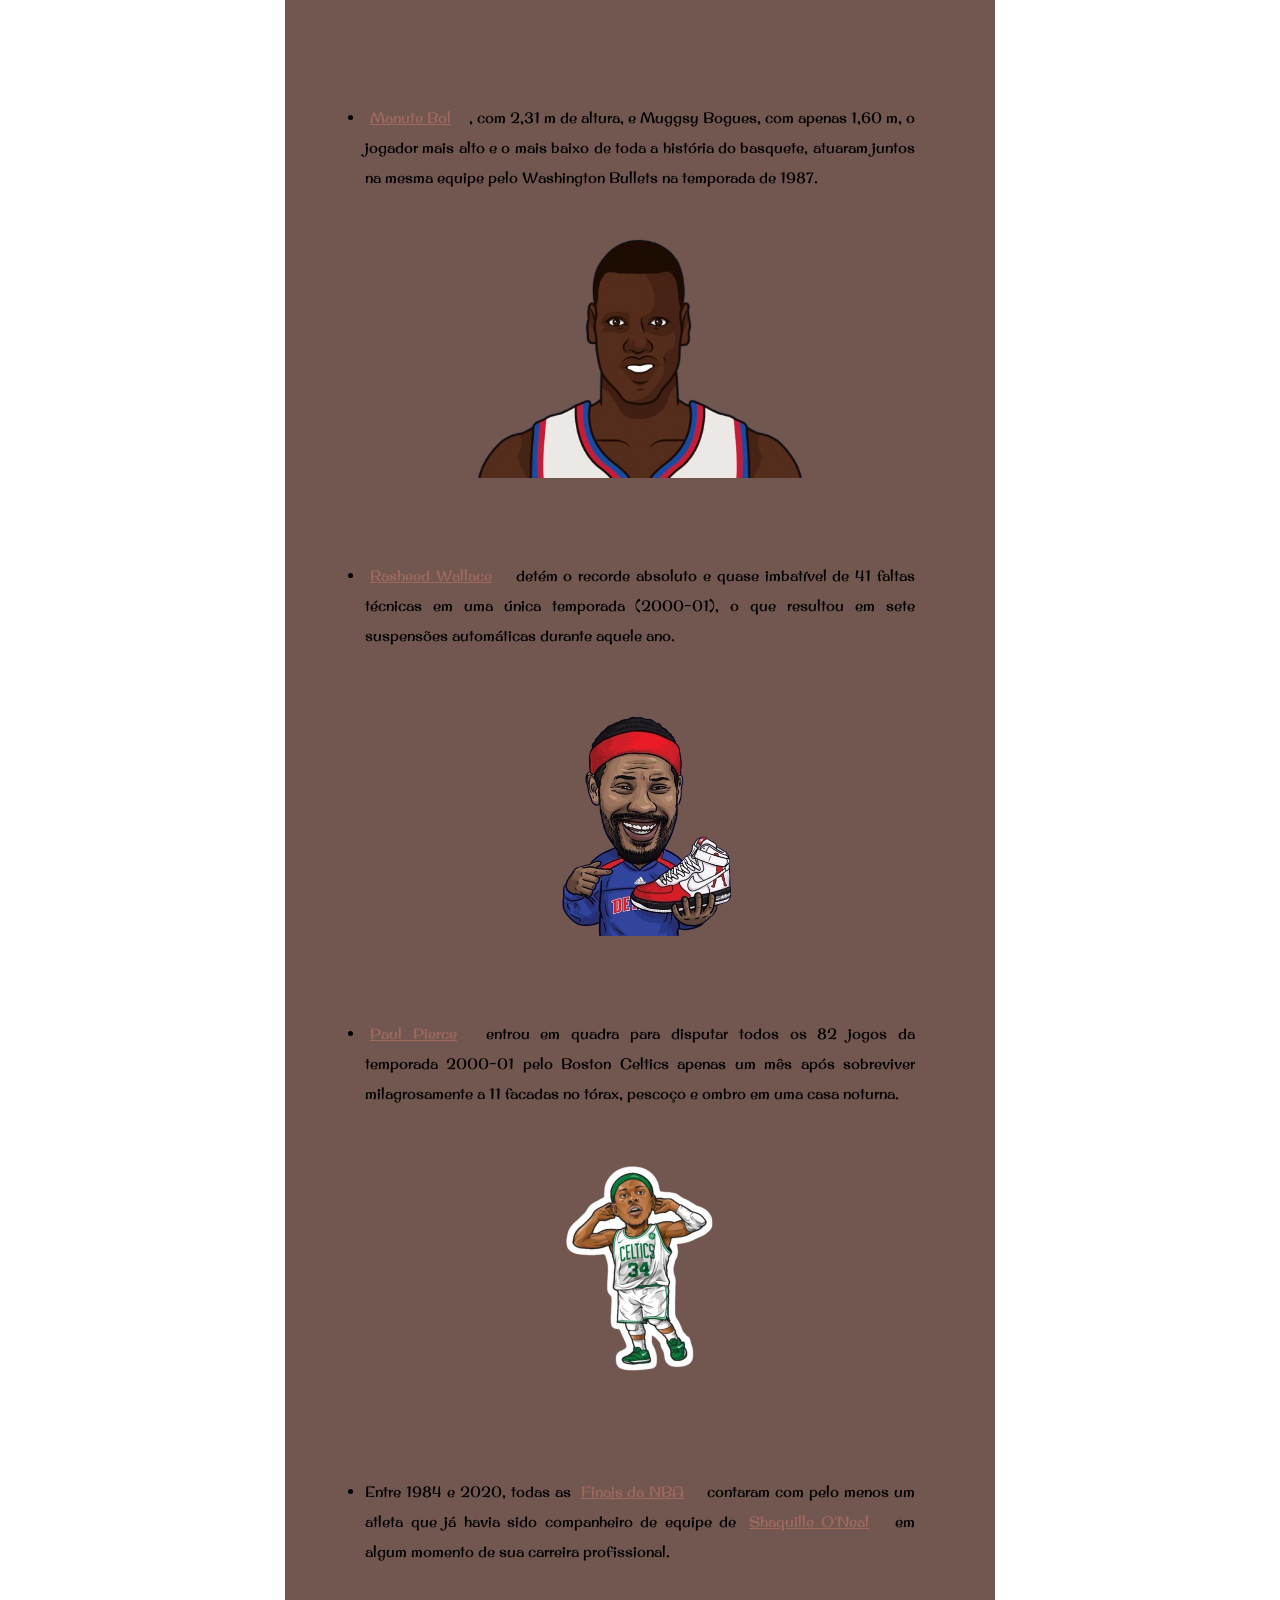
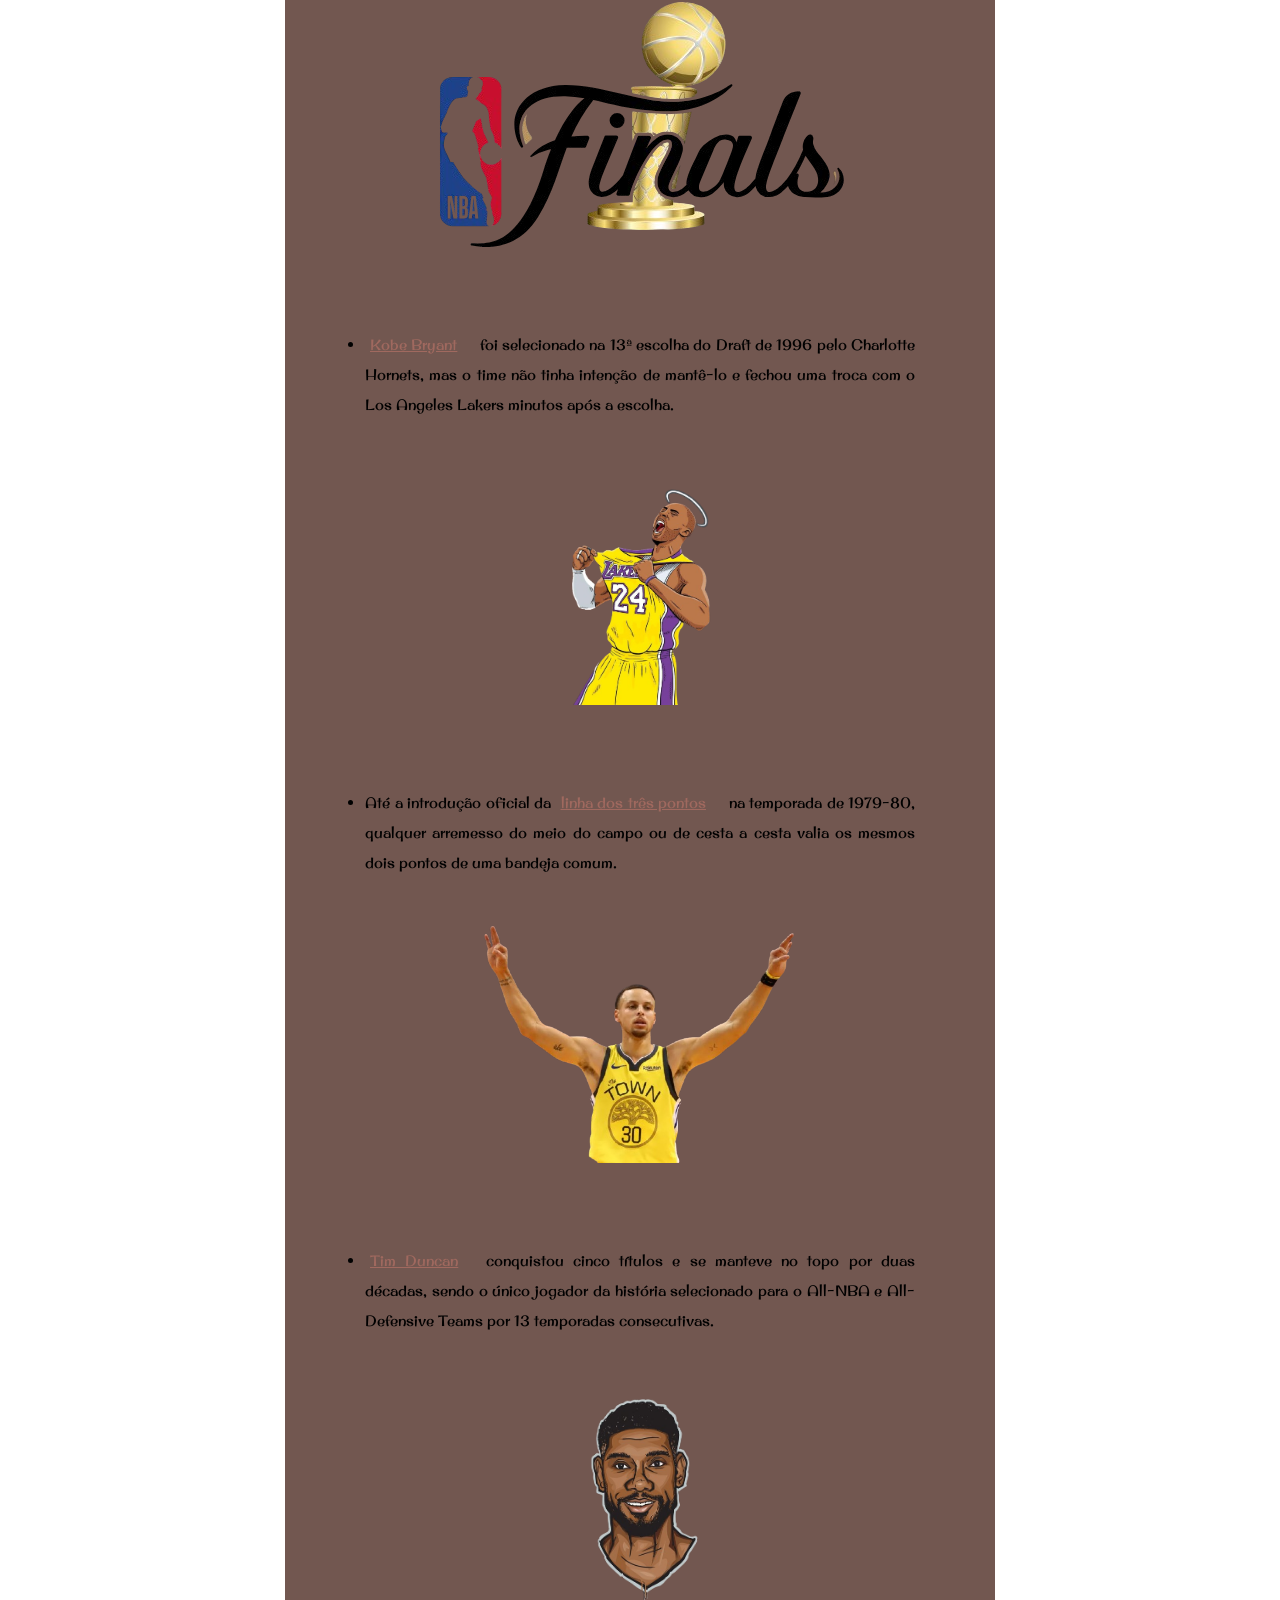
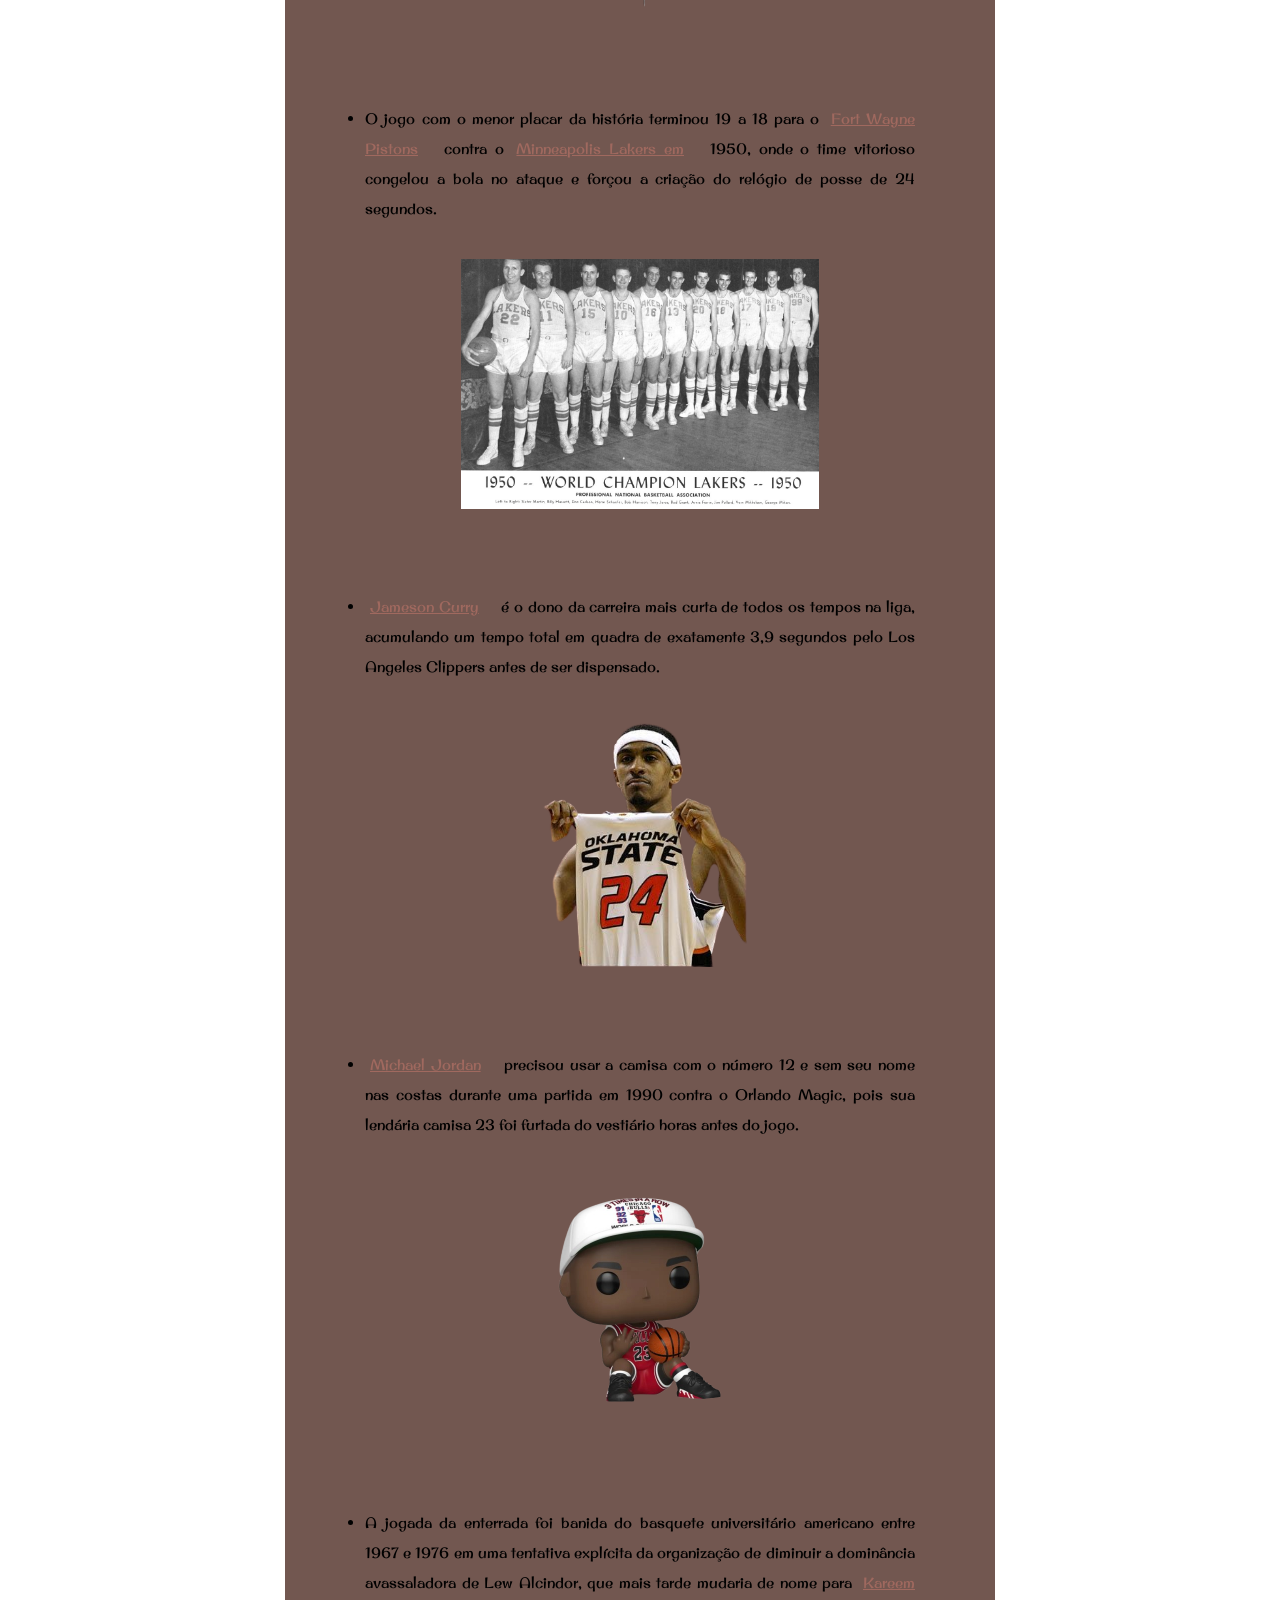
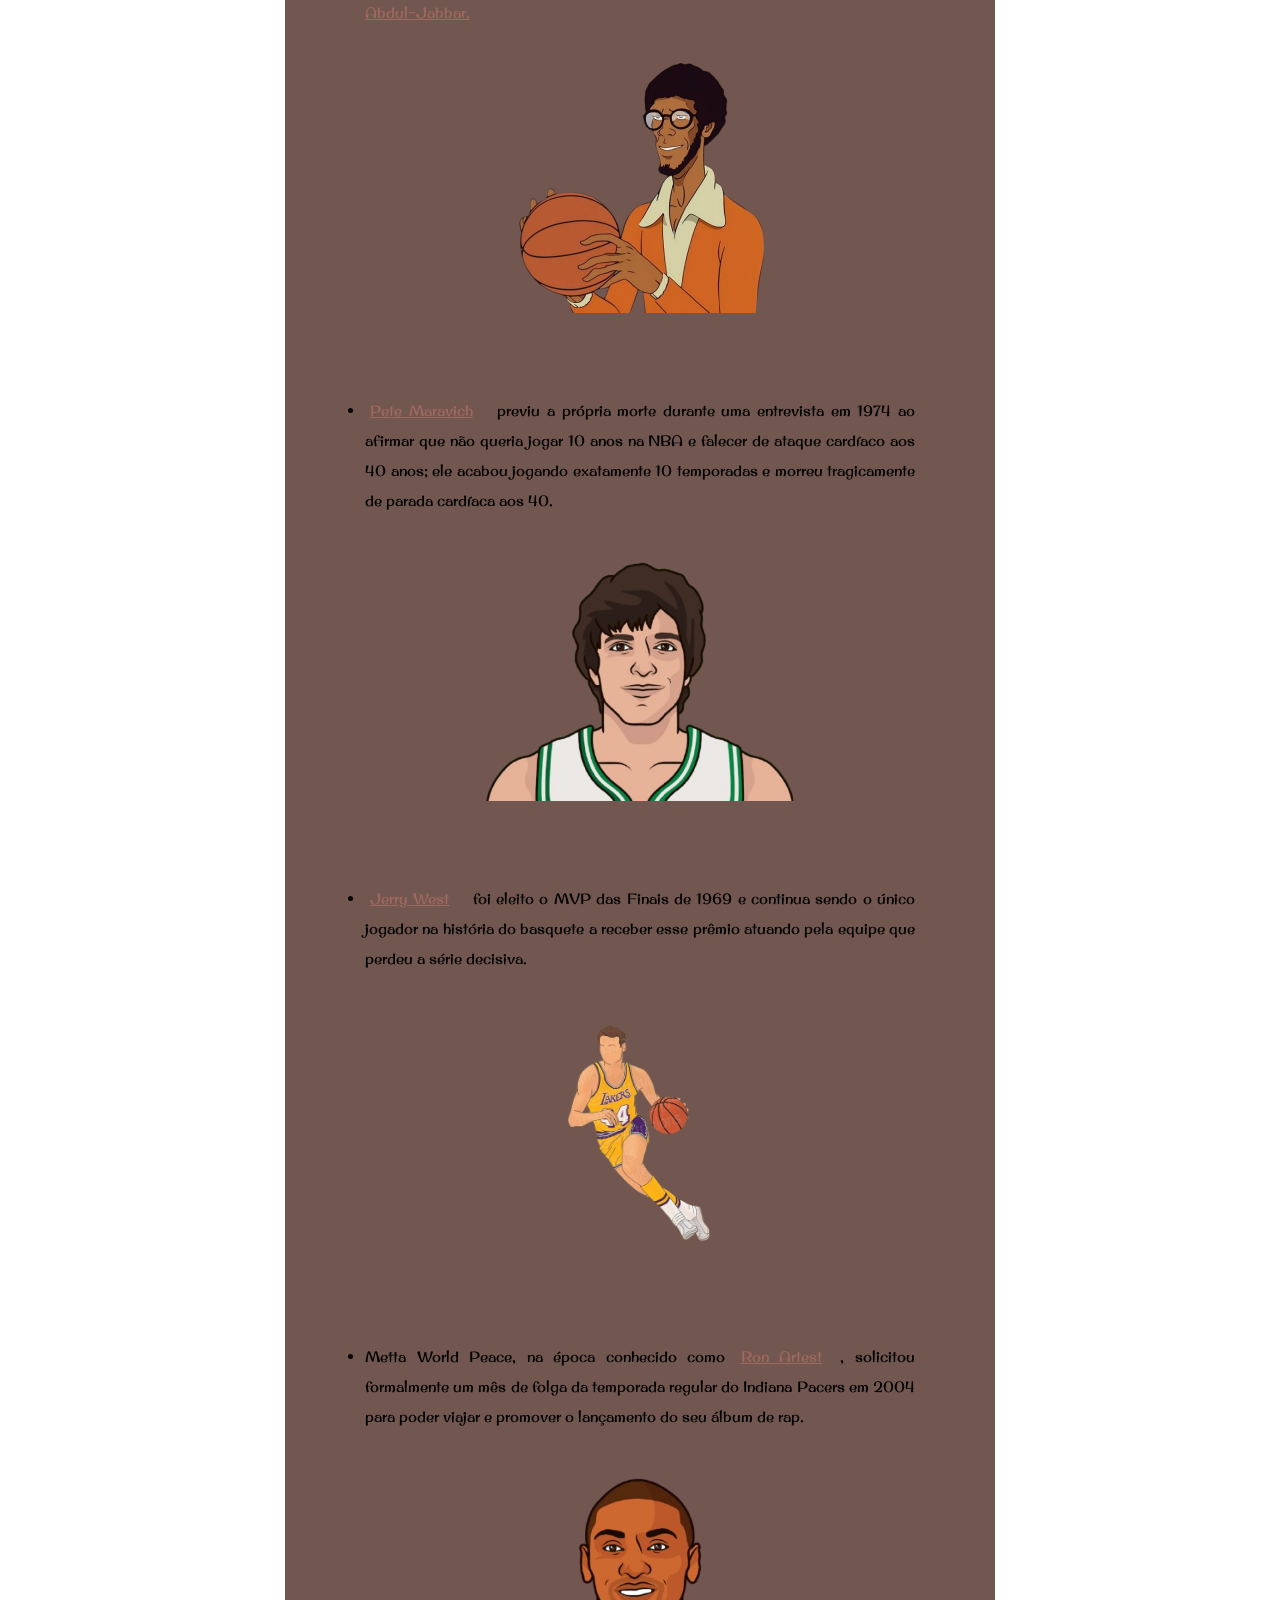
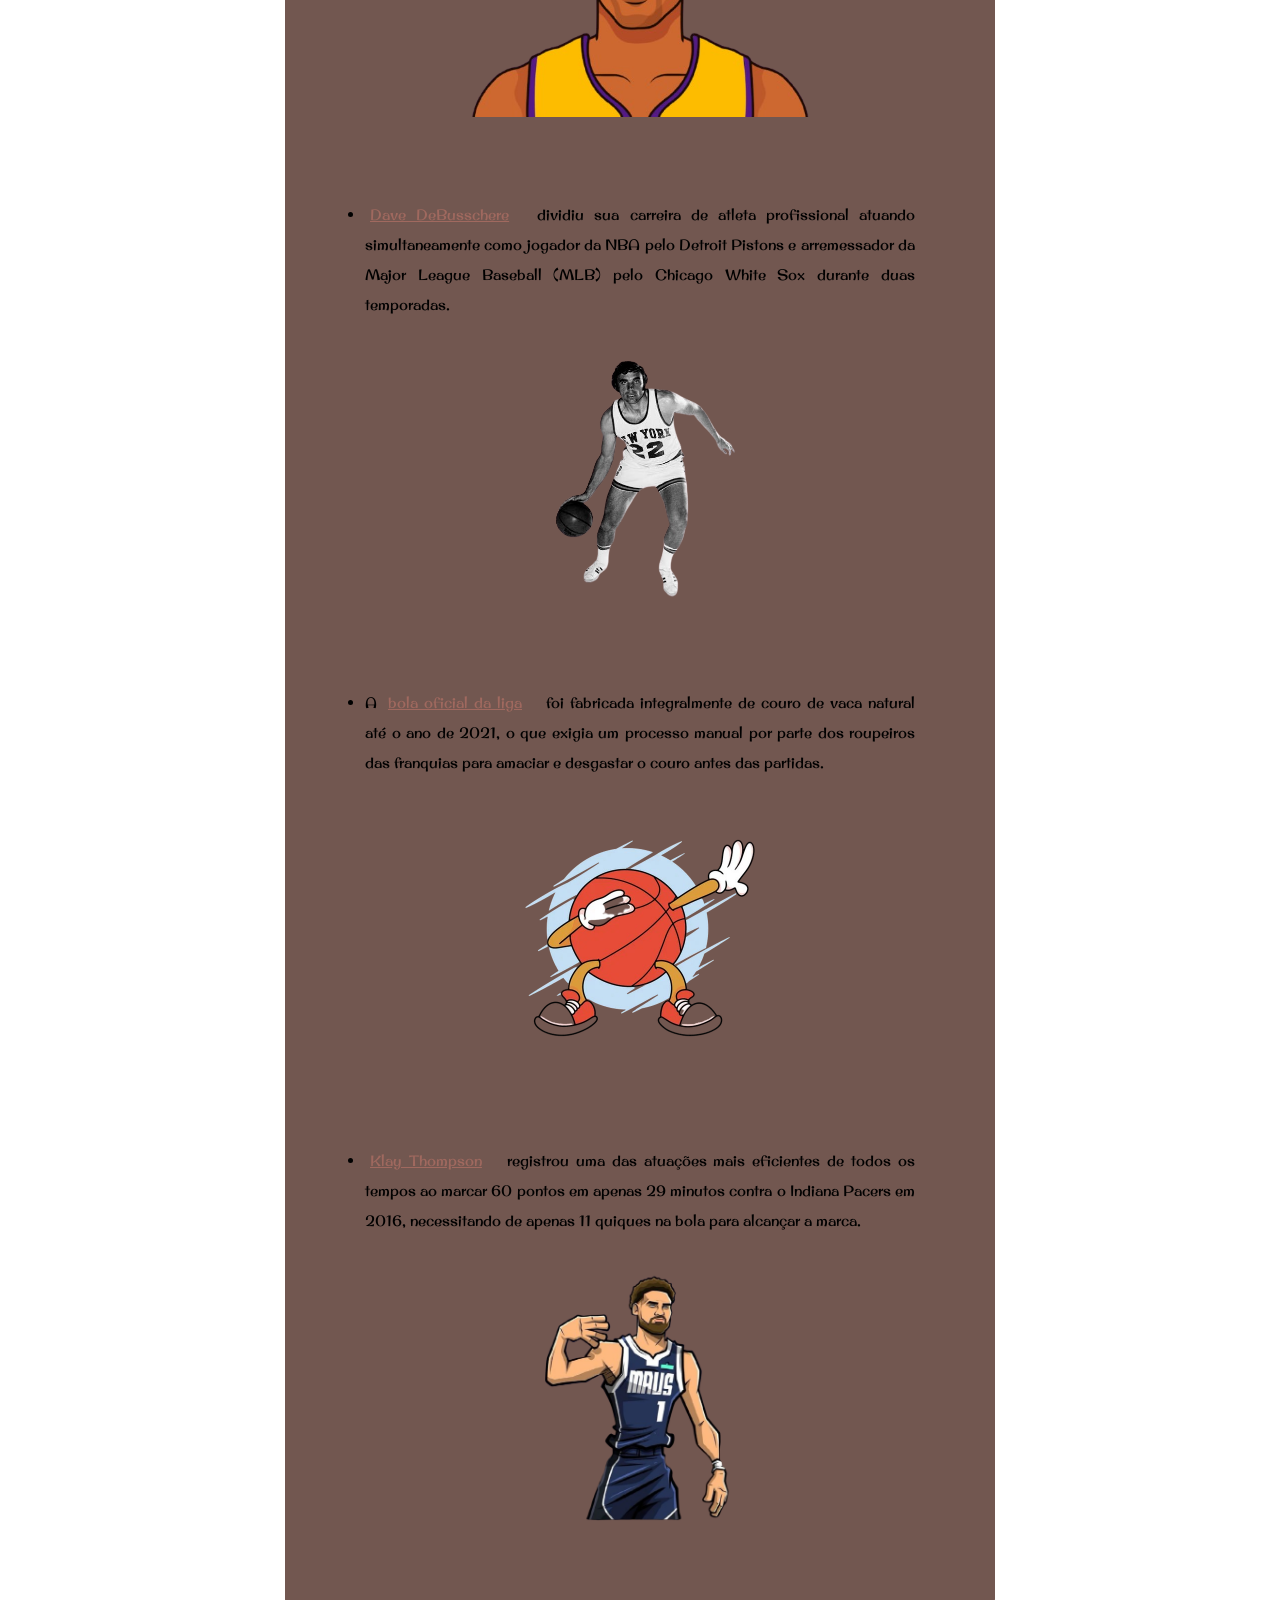
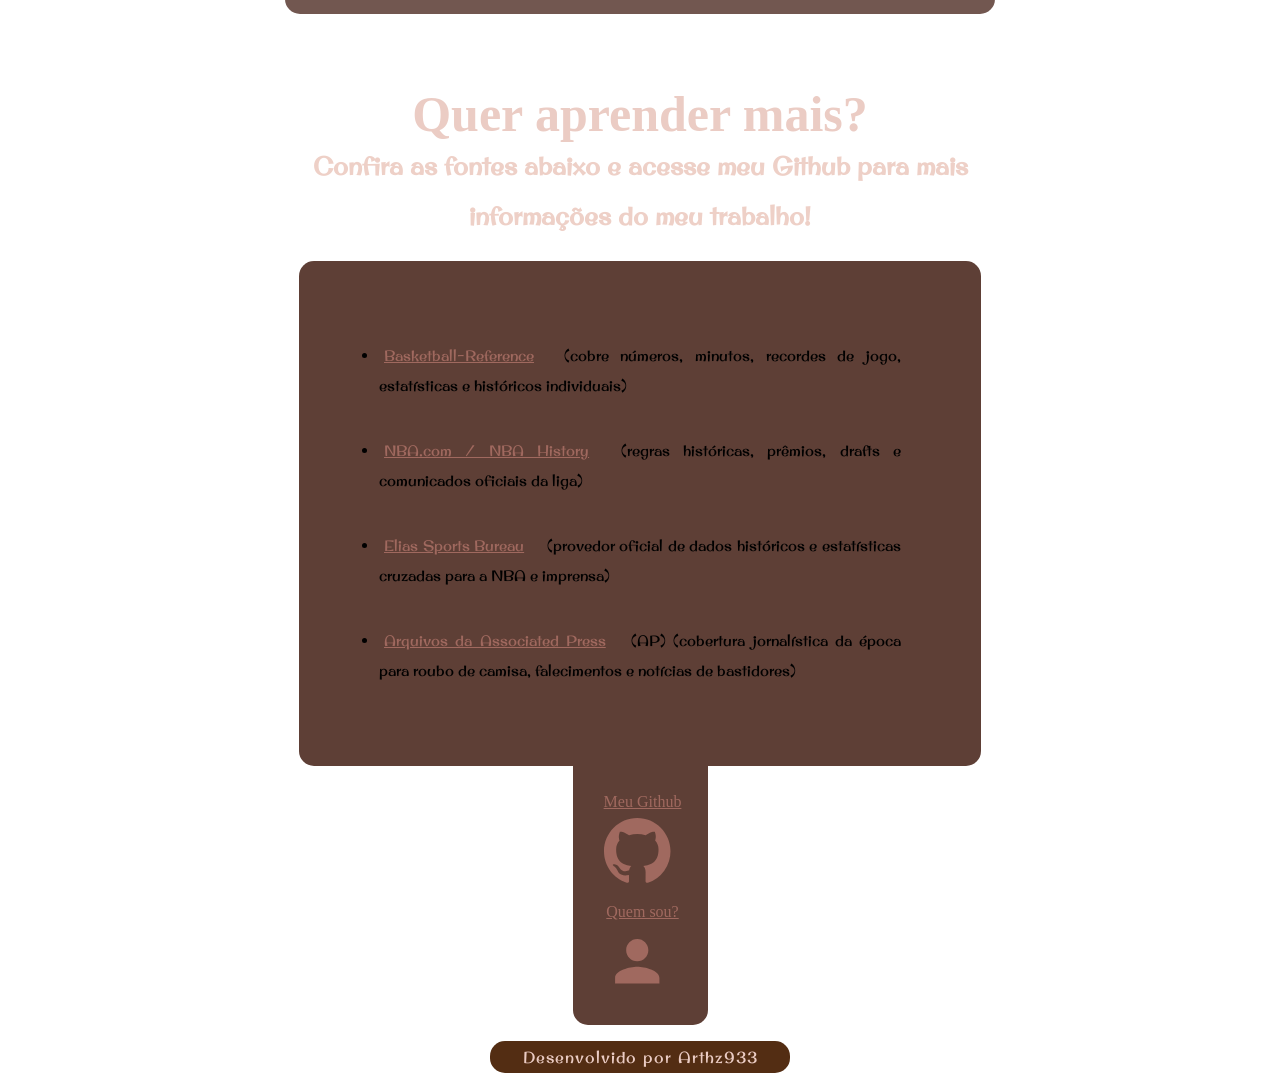
==== commit 2f745292: "alteração no fale conosco para a nova landing page" ====
--- a/index.html
+++ b/index.html
@@ -117,7 +117,7 @@
         </svg>
     </a>
 
-        <a href="https://cheery-faloodeh-58351b.netlify.app/" target="_blank" class="email">Quem sou?
+        <a href="https://symphonious-selkie-5365b4.netlify.app/" target="_blank" class="email">Quem sou?
         <svg max-width="24" width="70%" max-height="24" height="80%" viewBox="0 0 24 24" fill="currentColor">
             <path d="M12 12c2.21 0 4-1.79 4-4s-1.79-4-4-4-4 1.79-4 4 1.79 4 4 4zm0 2c-2.67 0-8 1.34-8 4v2h16v-2c0-2.66-5.33-4-8-4z"/>
         </svg>
--- a/style/style.css
+++ b/style/style.css
@@ -1,7 +1,8 @@
 @charset "UTF-8";
-@import url('https://fonts.googleapis.com/css2?family=Libre+Baskerville:ital,wght@0,400..700;1,400..700&family=Slabo+13px&display=swap');
 
 @import url('https://fonts.googleapis.com/css2?family=Original+Surfer&display=swap');
+
+@import url('https://fonts.cdnfonts.com/css/helvetica-neue-lt-pro');
 
 body {
     background-image: url(../imagens/transferir\ \(6\).jfif);
@@ -55,7 +56,7 @@
 h1 {
     font-size: 50px;
     animation: slideInLeft 1.2s ease-out;
-    font-family: "Original Surfer";
+    font-family: "helvetica neue";
     color: #ebccc4;
 }
 
@@ -137,4 +138,19 @@
     min-width: 320px;
     max-width: 740px;
     margin: auto;   
+}
+
+header {
+    min-height: 170px;
+    background-color: #46332e;
+    border-radius: 15px;
+    max-width: 900px;
+    width: 100%;
+    margin: auto;
+    font-family: helvetica;
+}
+
+header > h2 {
+    padding-top: 15px;
+    font-size: 18px;
 }
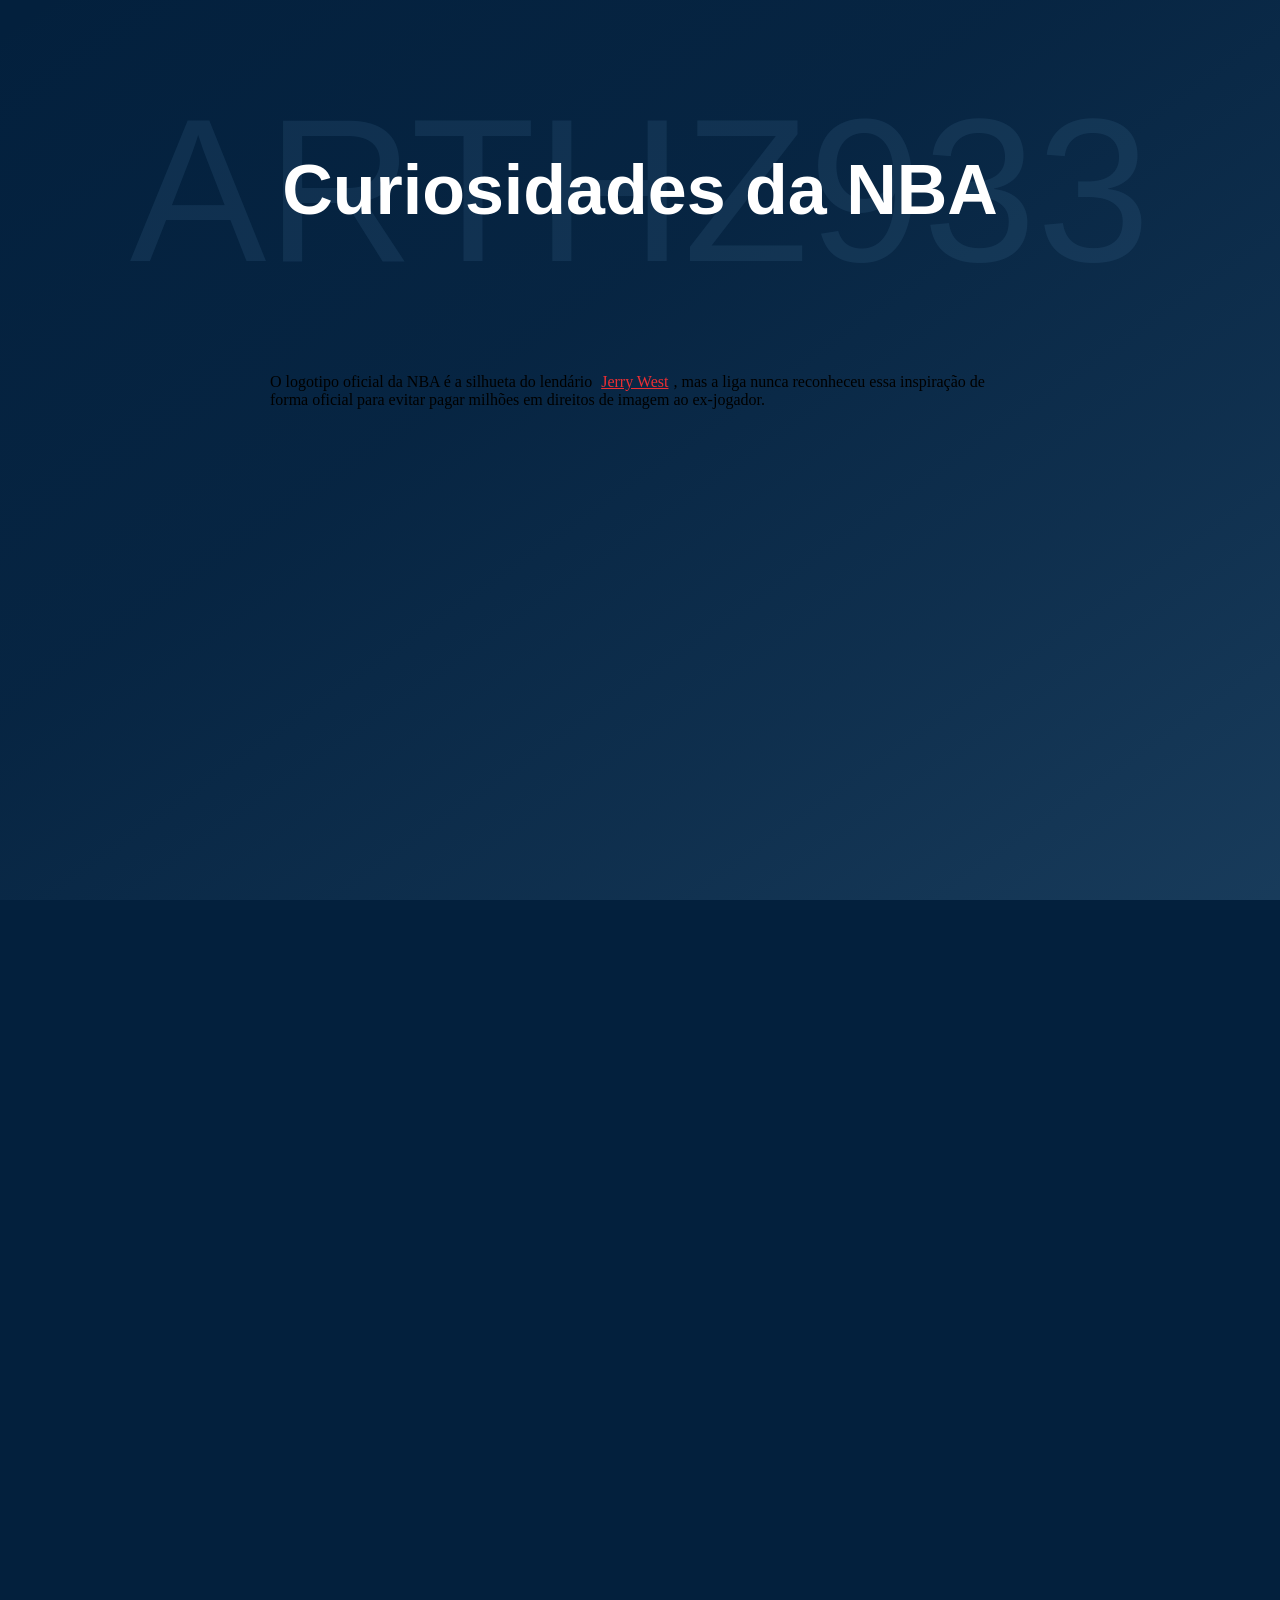
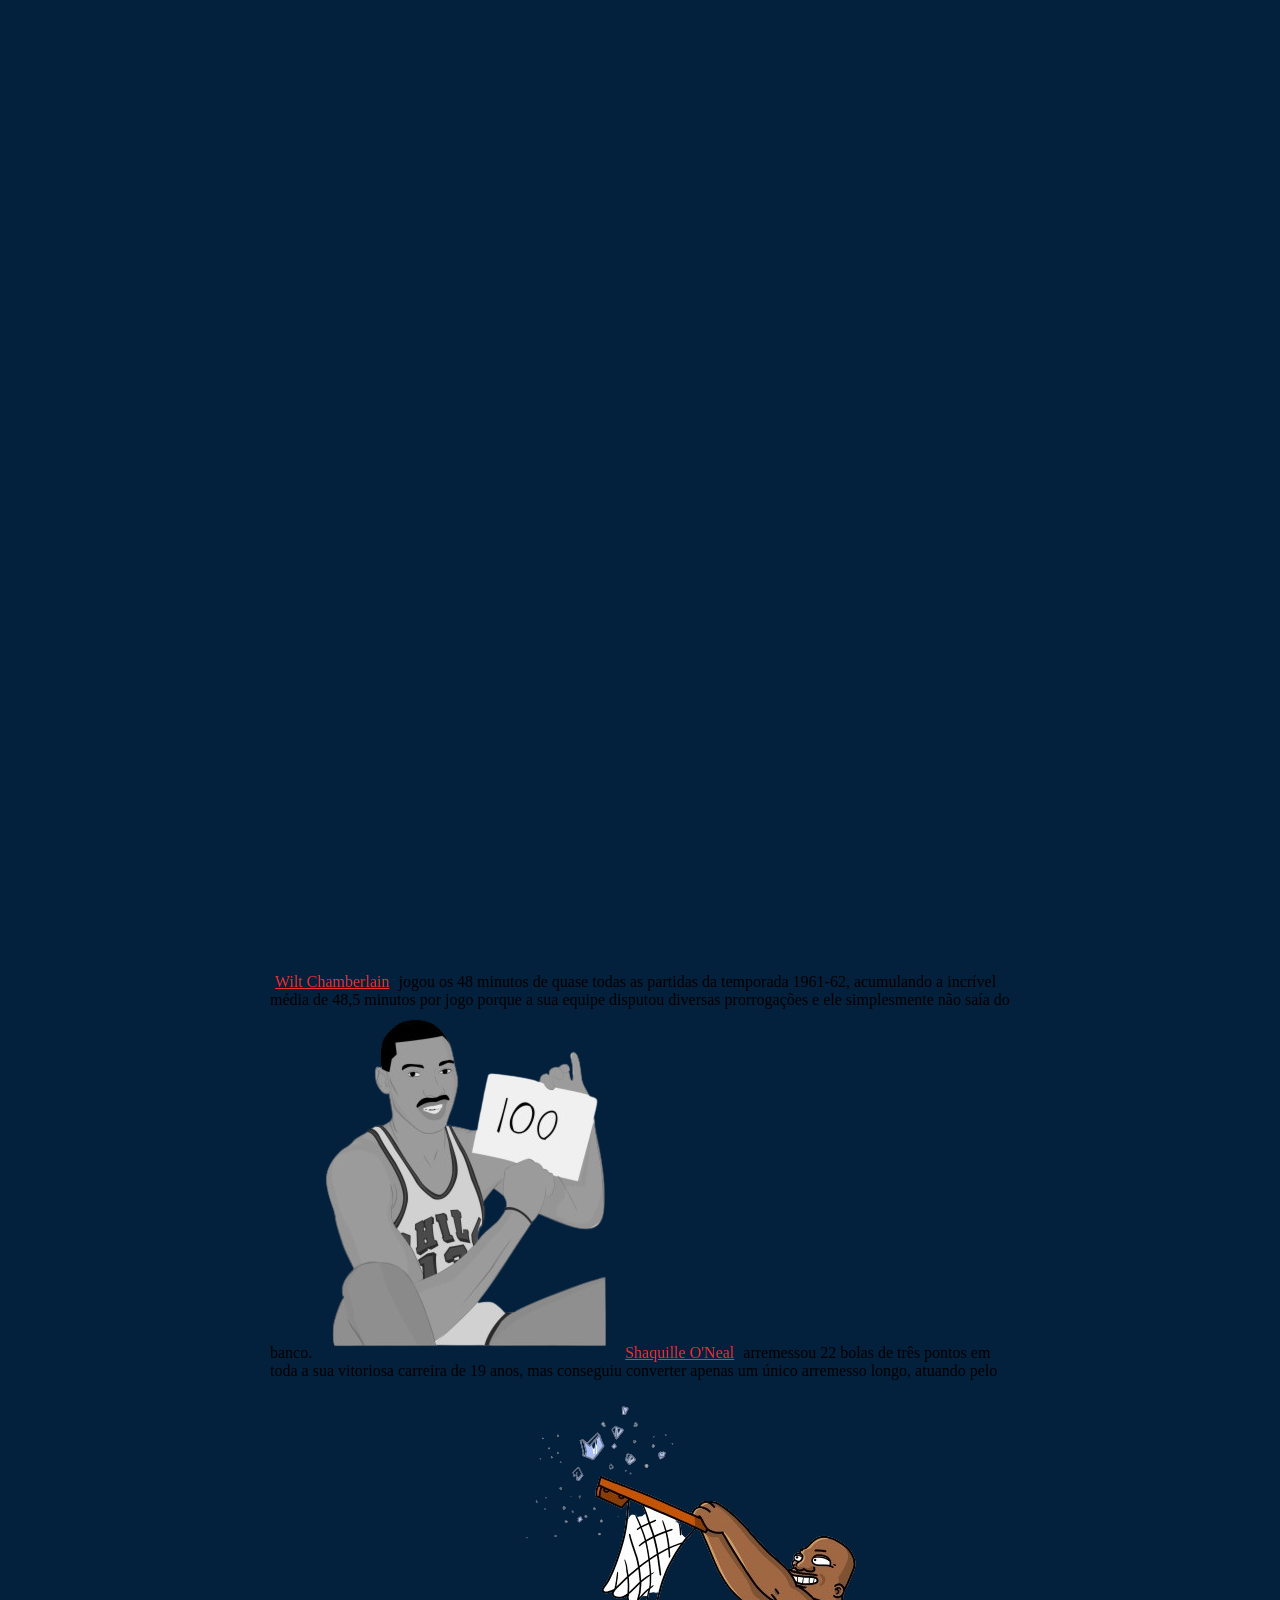
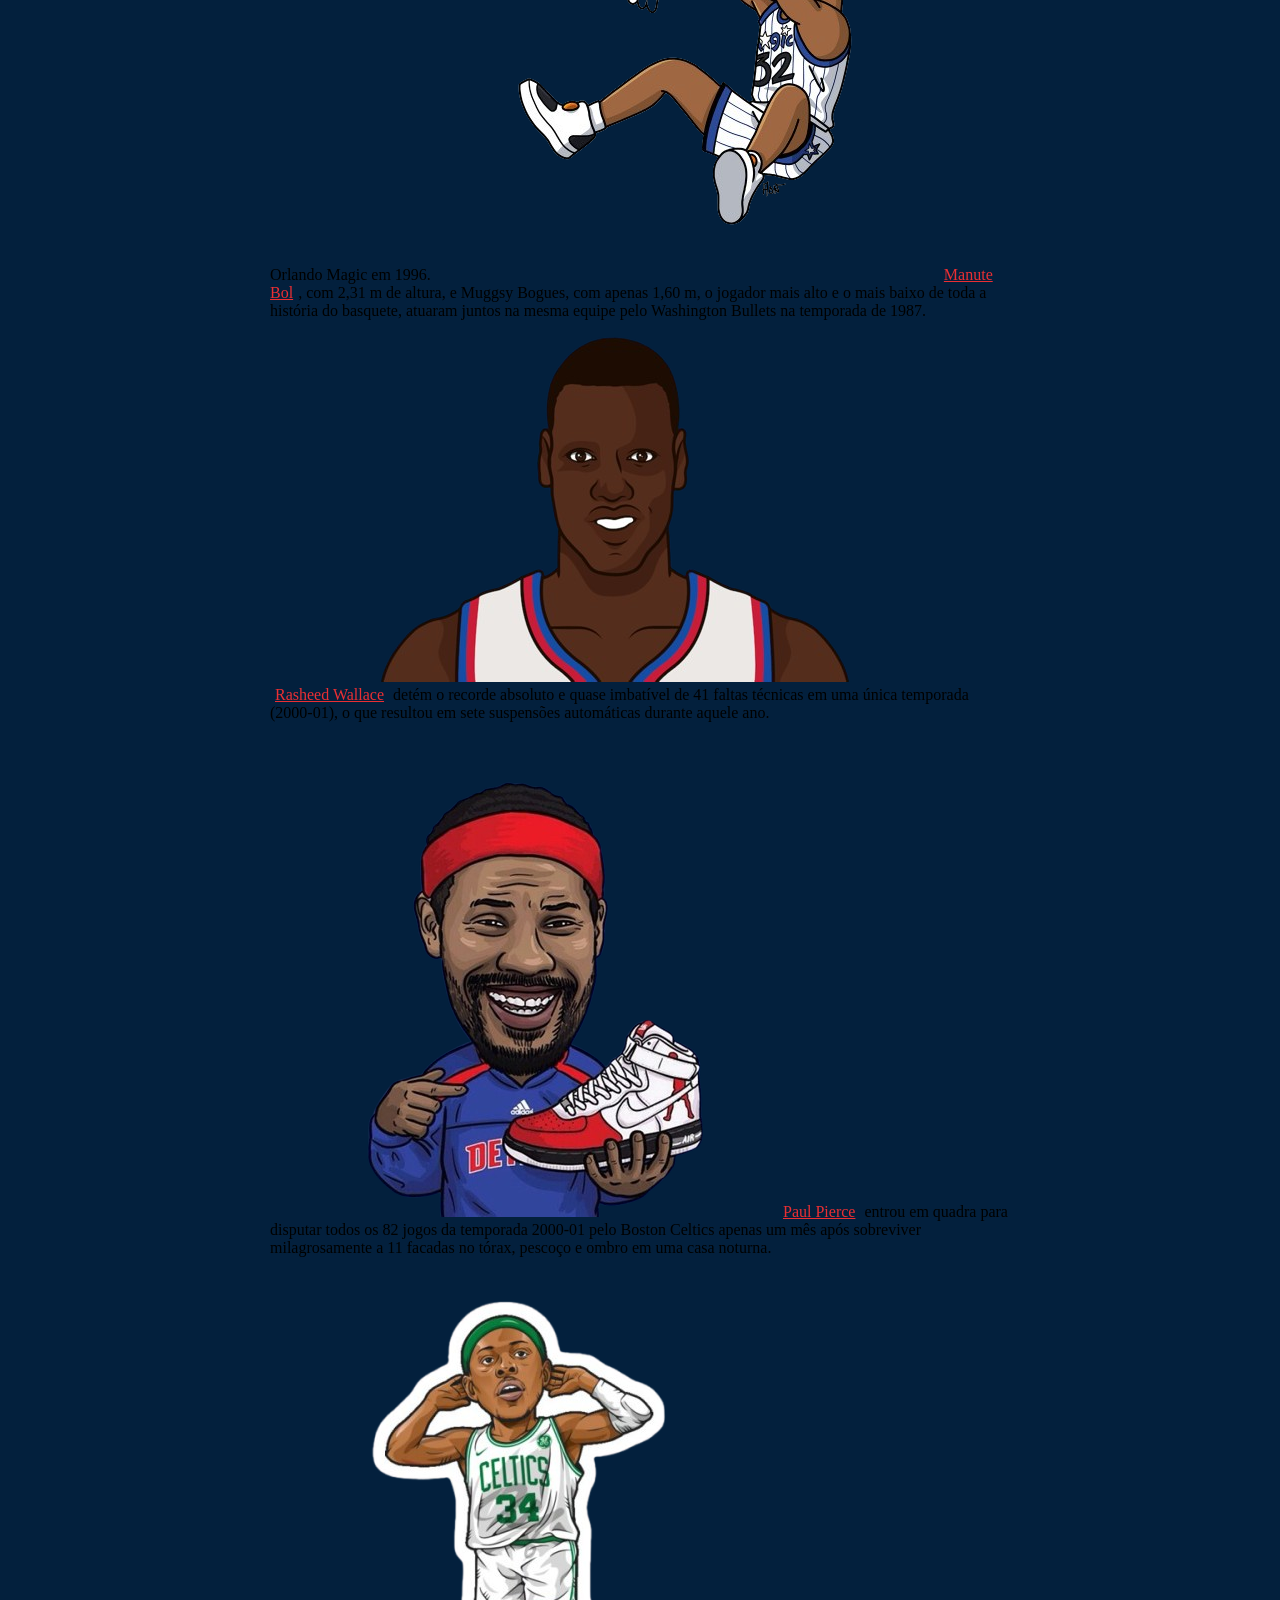
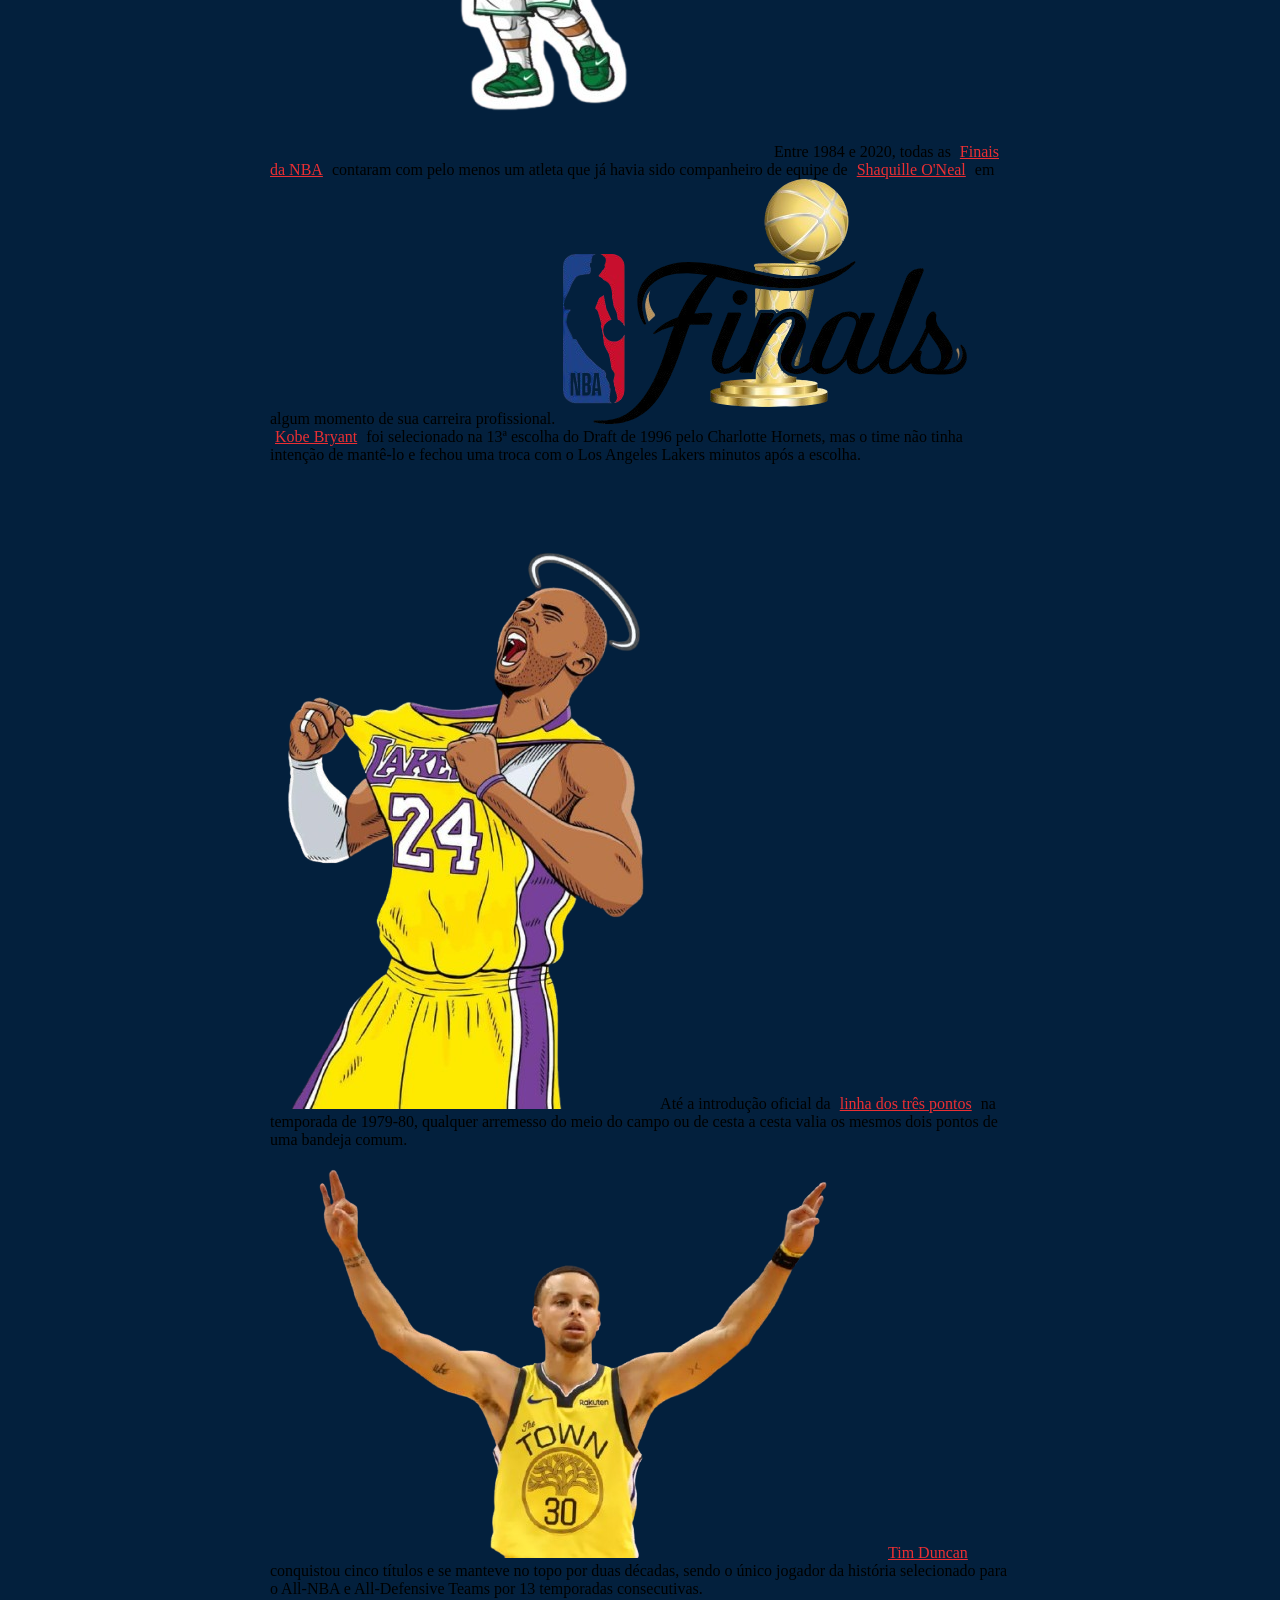
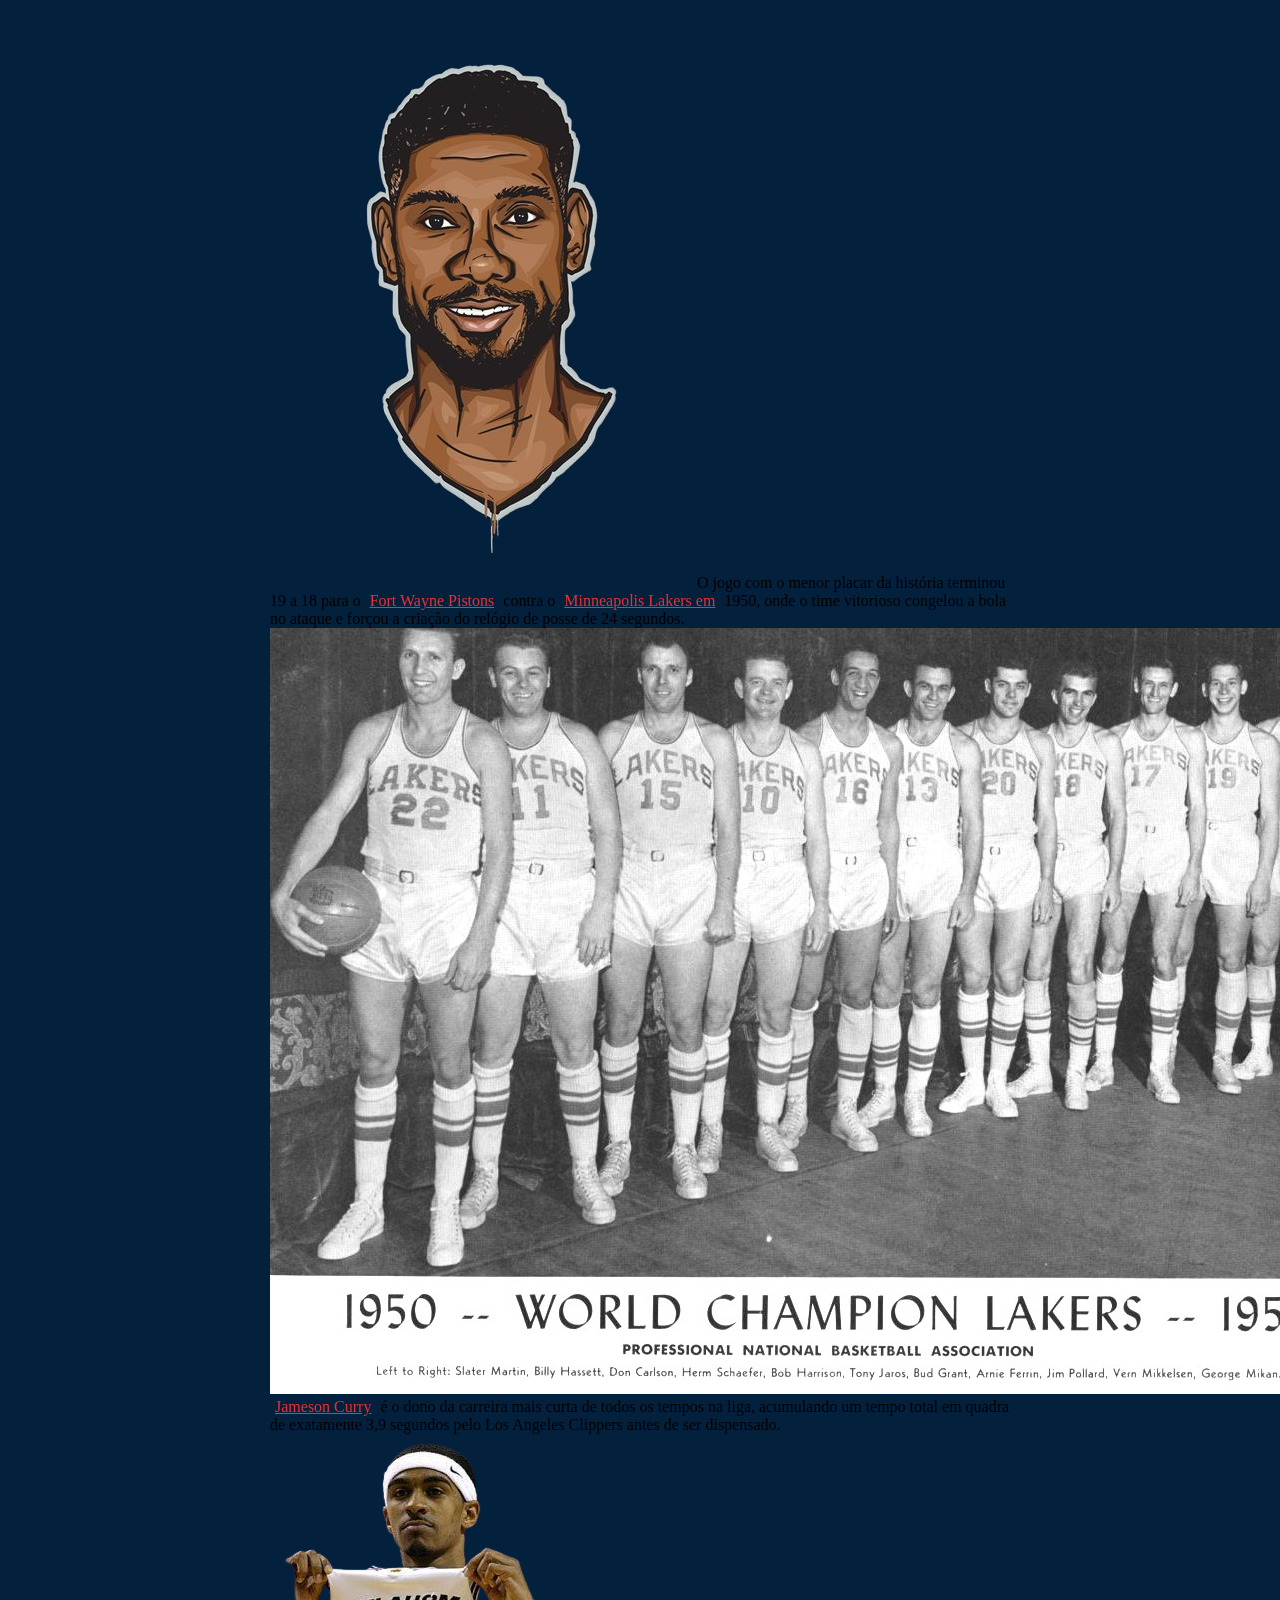
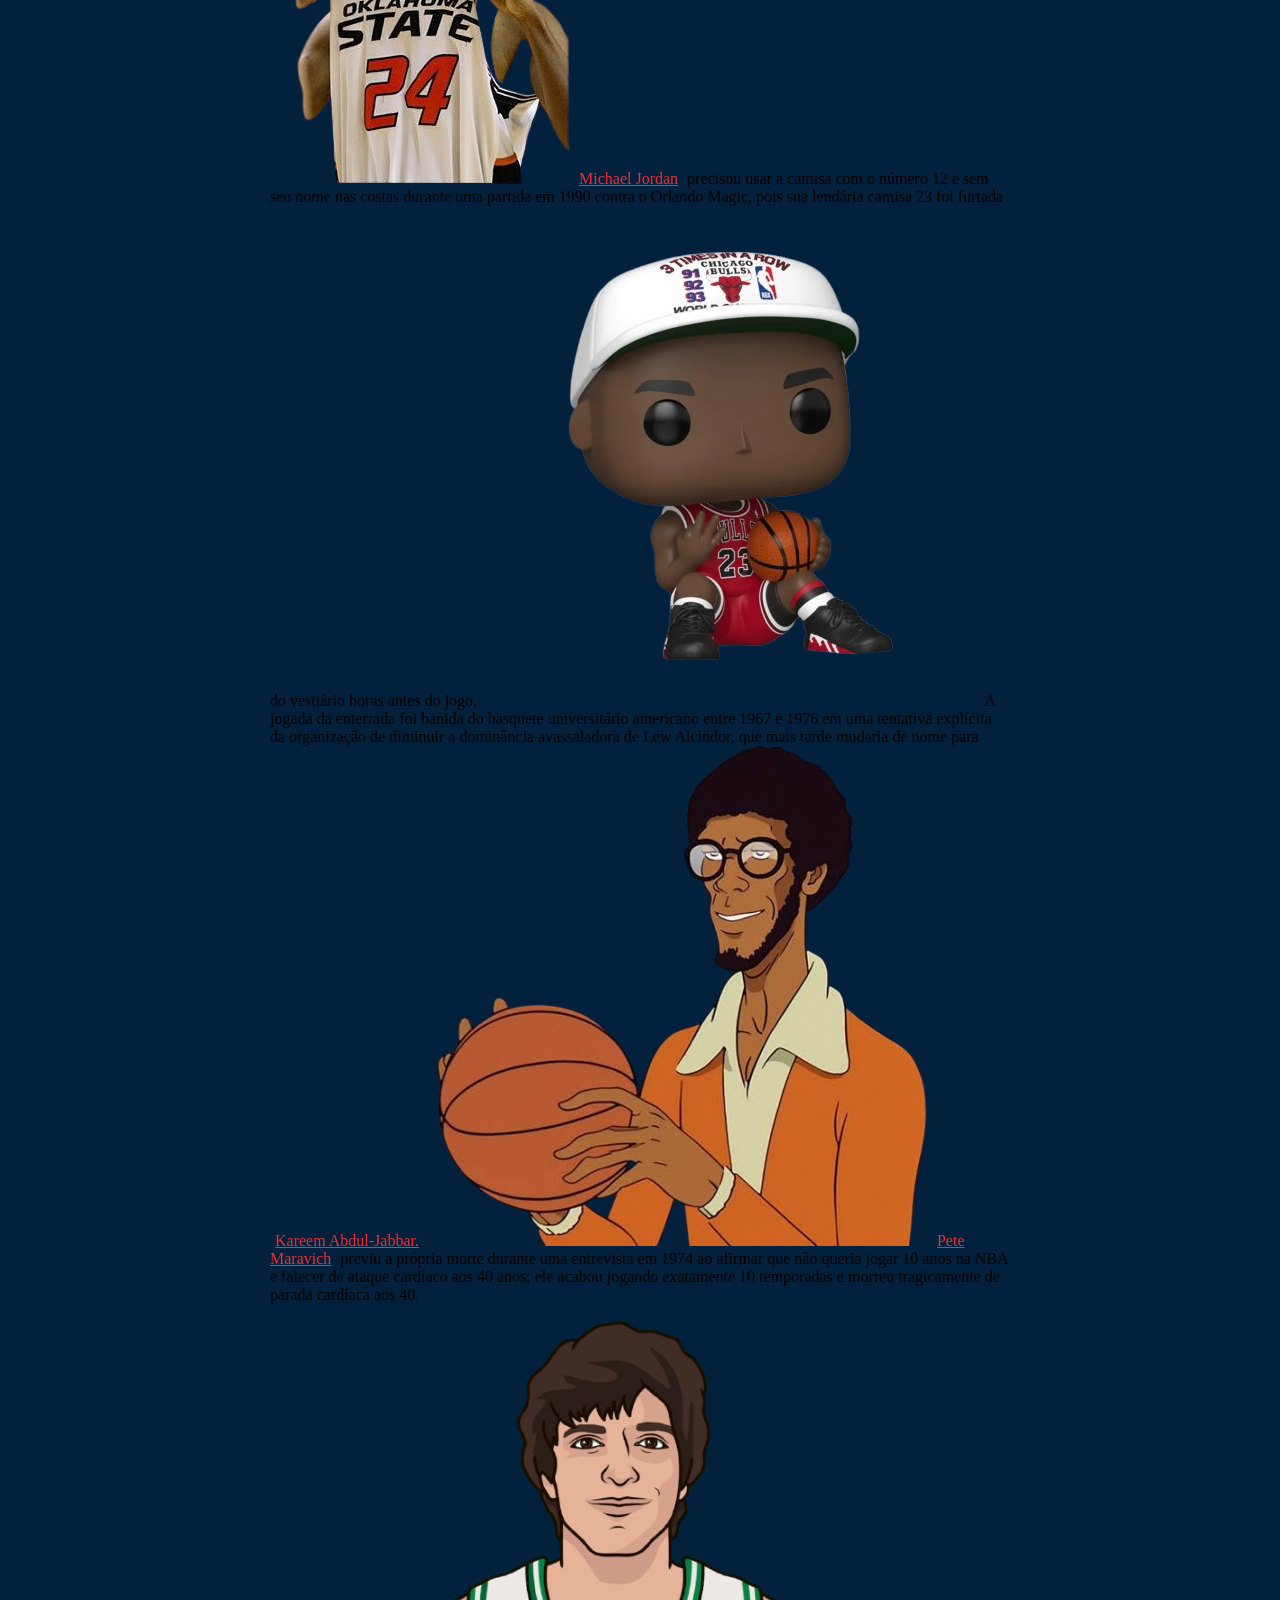
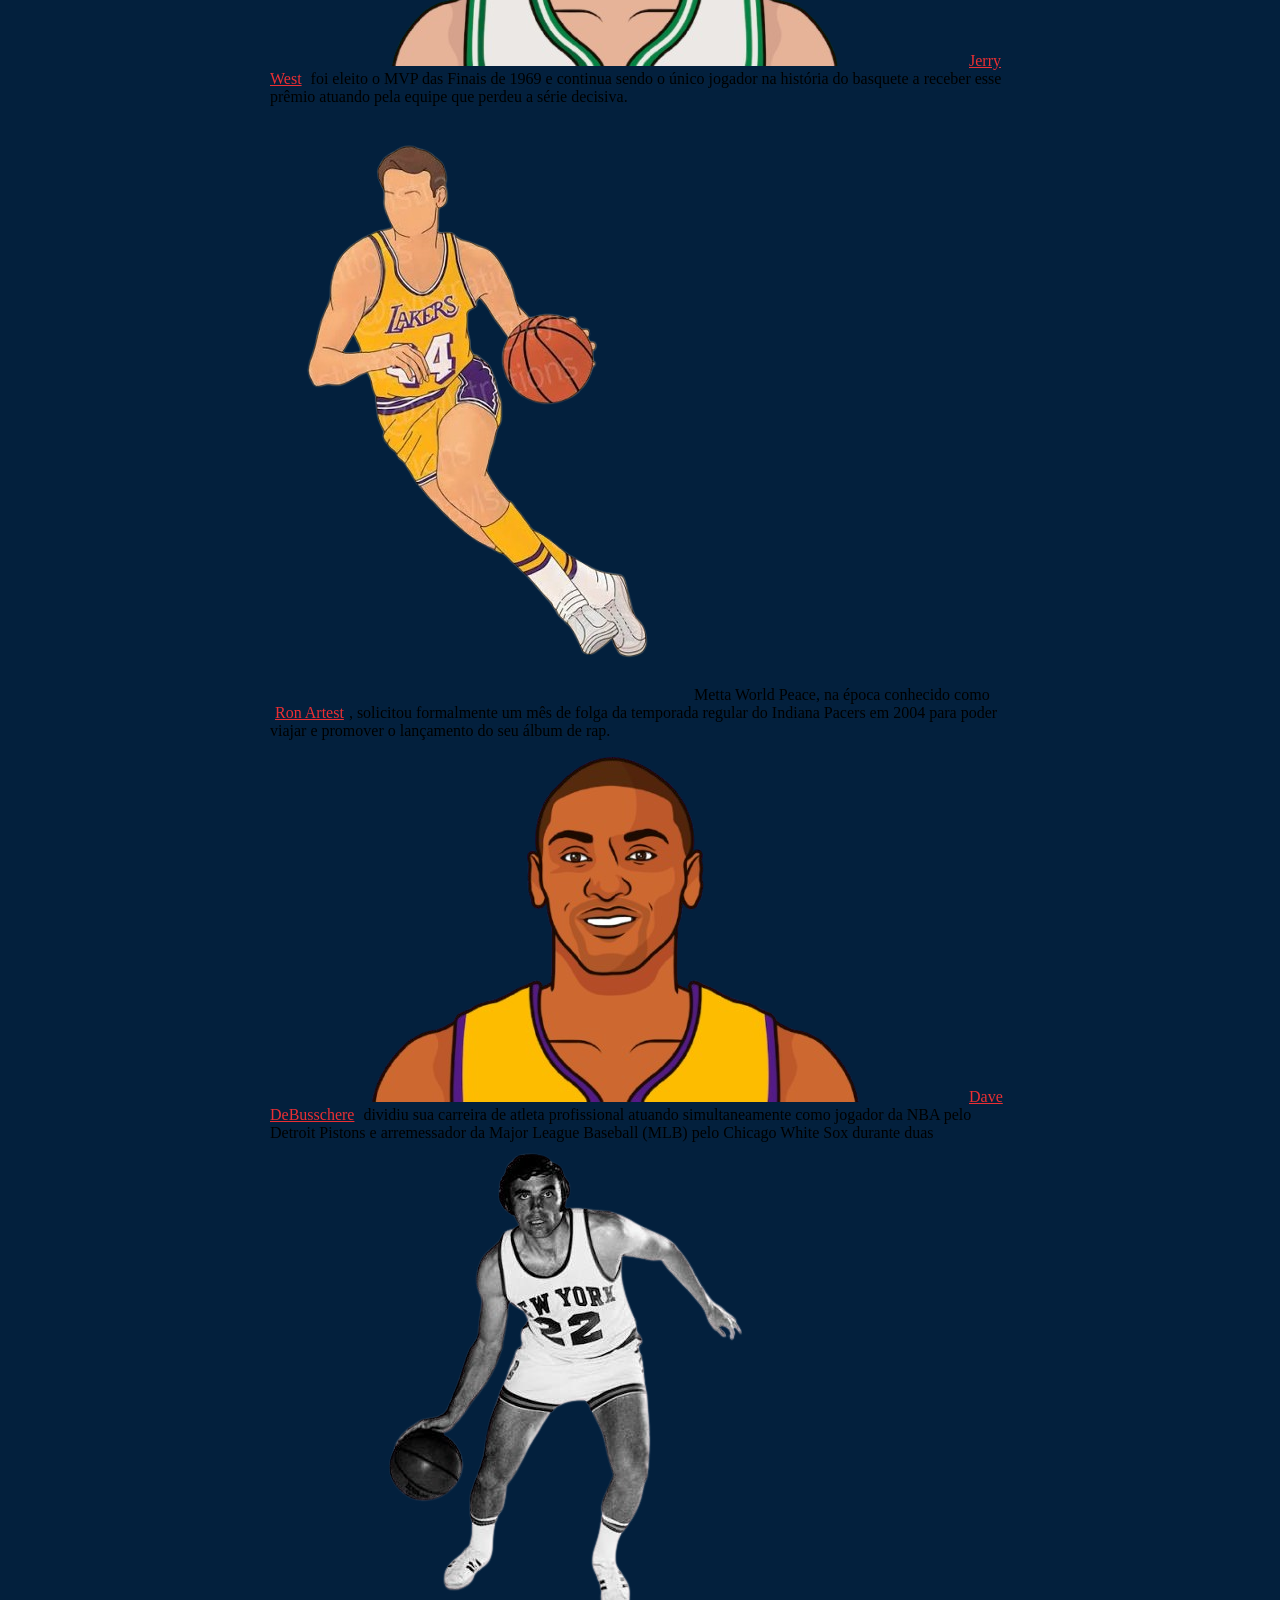
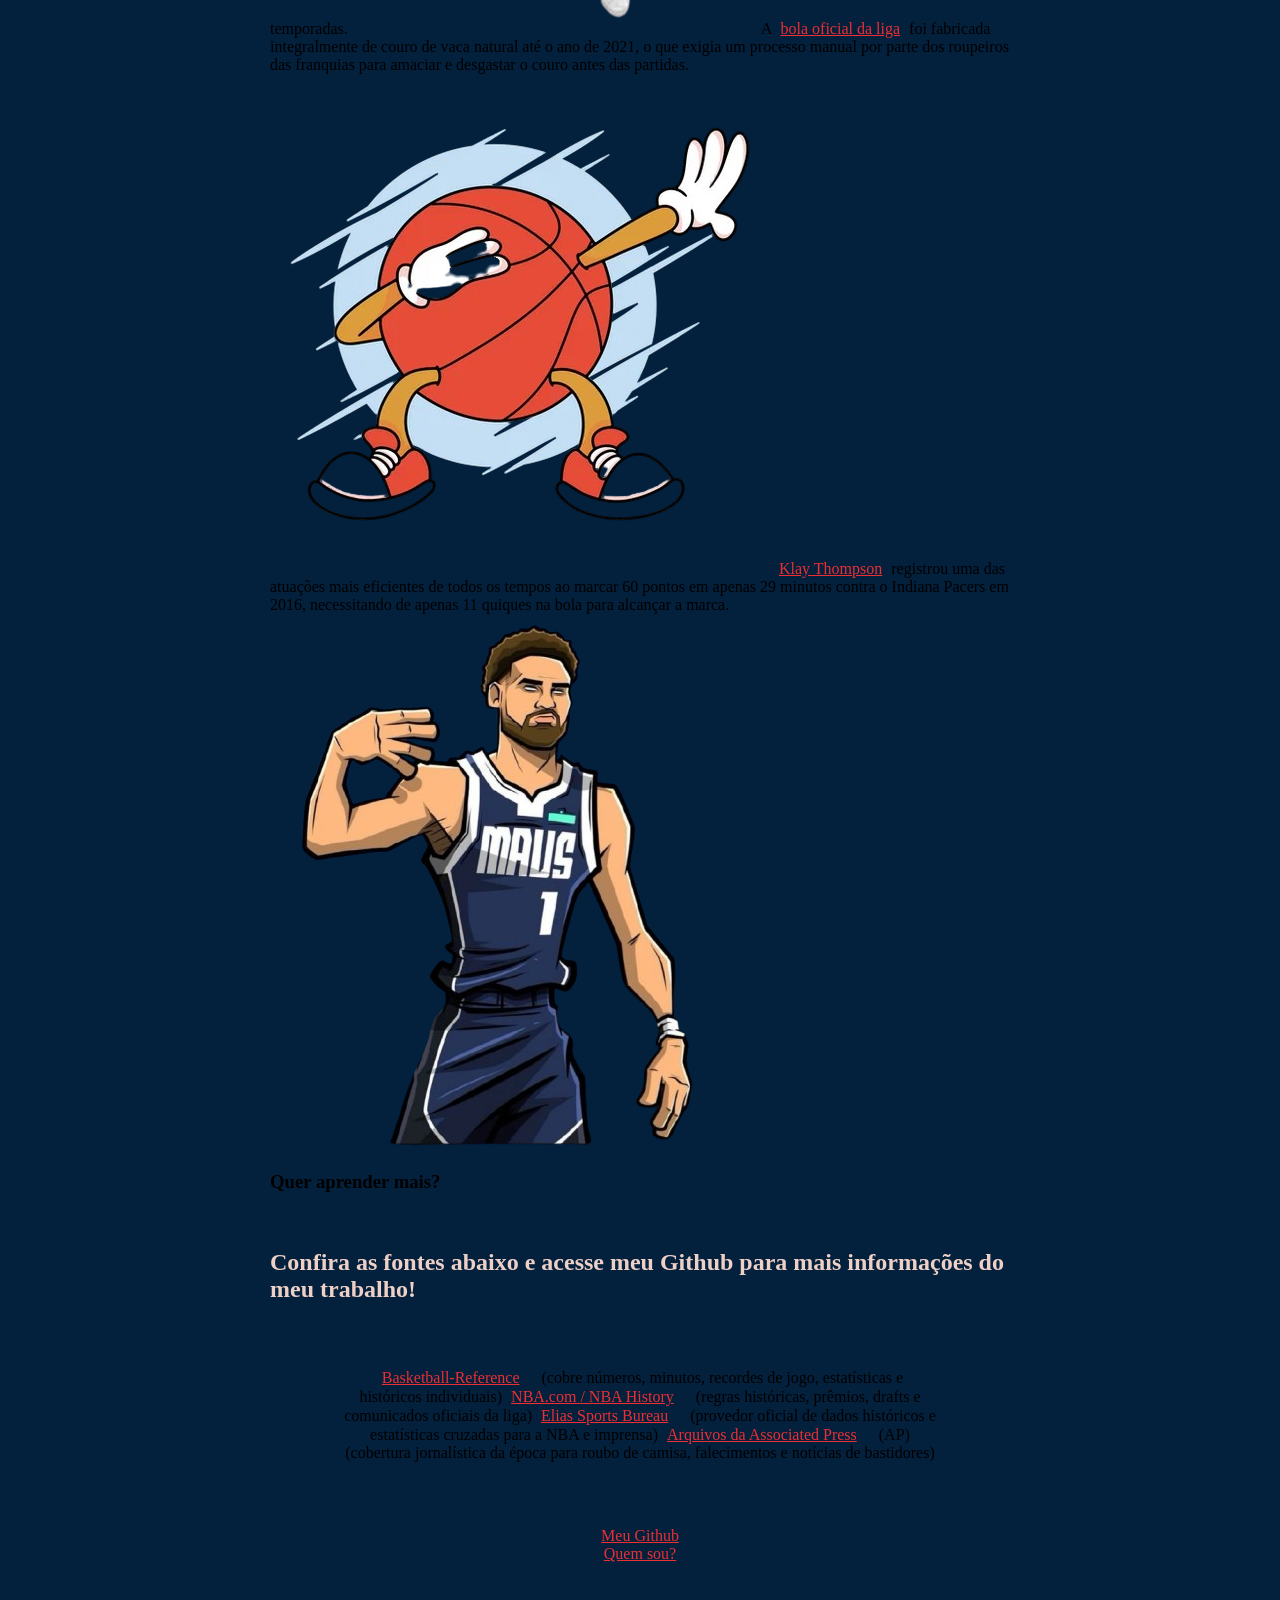
==== commit 5d2a257e: "alterações pendentes" ====
--- a/index.html
+++ b/index.html
@@ -10,8 +10,10 @@
 </head>
 <body>
     <header>
-        <h1 class="titulodosite">Curiosidades da NBA</h1>
-        <h2>Tudo o que você sempre quis saber sobre a maior liga de basquete do mundo!</h2>
+        <div class="titlehead">
+            <h1 class="titulodosite">Curiosidades da NBA</h1>
+            <span class="marca">ARTHZ933</span>
+        </div>
     </header>
 
    
@@ -19,67 +21,67 @@
     <main>
         <article>
             
-                <ul class="curiosidades">
-                    <li>O logotipo oficial da NBA é a silhueta do lendário <a href="https://lnb.com.br/noticias/inspiracao-para-o-logo-da-nba-e-lenda-do-basquete-jerry-west-morre-aos-86-anos/" target="_blank">Jerry West</a>, mas a liga nunca reconheceu essa inspiração de forma oficial para evitar pagar milhões em direitos de imagem ao ex-jogador.
-                    </li>
+                
+                    O logotipo oficial da NBA é a silhueta do lendário <a href="https://lnb.com.br/noticias/inspiracao-para-o-logo-da-nba-e-lenda-do-basquete-jerry-west-morre-aos-86-anos/" target="_blank">Jerry West</a>, mas a liga nunca reconheceu essa inspiração de forma oficial para evitar pagar milhões em direitos de imagem ao ex-jogador.
+                    
                      <img src="imagens/National-Basketball-Association-Logo.png" class="logonba">
 
-                    <li><a href="https://www.nba.com/sixers/76ers-alumni/wilt-chamberlain" target="_blank">Wilt Chamberlain</a> jogou os 48 minutos de quase todas as partidas da temporada 1961-62, acumulando a incrível média de 48,5 minutos por jogo porque a sua equipe disputou diversas prorrogações e ele simplesmente não saía do banco.
-                    </li>
+                    <a href="https://www.nba.com/sixers/76ers-alumni/wilt-chamberlain" target="_blank">Wilt Chamberlain</a> jogou os 48 minutos de quase todas as partidas da temporada 1961-62, acumulando a incrível média de 48,5 minutos por jogo porque a sua equipe disputou diversas prorrogações e ele simplesmente não saía do banco.
+                    
                     <img src="imagens/wilt.png">
 
-                    <li><a href="https://www.nba.com/stats/player/406/career" target="_blank">Shaquille O'Neal</a> arremessou 22 bolas de três pontos em toda a sua vitoriosa carreira de 19 anos, mas conseguiu converter apenas um único arremesso longo, atuando pelo Orlando Magic em 1996.</li>
+                    <a href="https://www.nba.com/stats/player/406/career" target="_blank">Shaquille O'Neal</a> arremessou 22 bolas de três pontos em toda a sua vitoriosa carreira de 19 anos, mas conseguiu converter apenas um único arremesso longo, atuando pelo Orlando Magic em 1996.
                     <img src="imagens/shaq.png">
 
-                    <li><a href="https://www.nba.com/stats/player/76195/career" target="_blank">Manute Bol</a>, com 2,31 m de altura, e Muggsy Bogues, com apenas 1,60 m, o jogador mais alto e o mais baixo de toda a história do basquete, atuaram juntos na mesma equipe pelo Washington Bullets na temporada de 1987.</li>
+                    <a href="https://www.nba.com/stats/player/76195/career" target="_blank">Manute Bol</a>, com 2,31 m de altura, e Muggsy Bogues, com apenas 1,60 m, o jogador mais alto e o mais baixo de toda a história do basquete, atuaram juntos na mesma equipe pelo Washington Bullets na temporada de 1987.
                     <img src="imagens/manutebol.png">
 
-                    <li><a href="https://www.nba.com/stats/player/739/career" target="_blank">Rasheed Wallace</a> detém o recorde absoluto e quase imbatível de 41 faltas técnicas em uma única temporada (2000-01), o que resultou em sete suspensões automáticas durante aquele ano.</li>
+                    <a href="https://www.nba.com/stats/player/739/career" target="_blank">Rasheed Wallace</a> detém o recorde absoluto e quase imbatível de 41 faltas técnicas em uma única temporada (2000-01), o que resultou em sete suspensões automáticas durante aquele ano.
                     <img src="imagens/rasheedwallace.png">
 
-                    <li><a href="https://www.nba.com/stats/player/1718/career" target="_blank">Paul Pierce</a> entrou em quadra para disputar todos os 82 jogos da temporada 2000-01 pelo Boston Celtics apenas um mês após sobreviver milagrosamente a 11 facadas no tórax, pescoço e ombro em uma casa noturna.</li>
+                    <a href="https://www.nba.com/stats/player/1718/career" target="_blank">Paul Pierce</a> entrou em quadra para disputar todos os 82 jogos da temporada 2000-01 pelo Boston Celtics apenas um mês após sobreviver milagrosamente a 11 facadas no tórax, pescoço e ombro em uma casa noturna.
                     <img src="imagens/paulpierce.png">
 
-                    <li>Entre 1984 e 2020, todas as <a href="https://www.nba.com/playoffs/2026/nba-finals" target="_blank">Finais da NBA</a> contaram com pelo menos um atleta que já havia sido companheiro de equipe de <a href="https://www.nba.com/stats/player/406/career" target="_blank">Shaquille O'Neal</a> em algum momento de sua carreira profissional.</li>
+                    Entre 1984 e 2020, todas as <a href="https://www.nba.com/playoffs/2026/nba-finals" target="_blank">Finais da NBA</a> contaram com pelo menos um atleta que já havia sido companheiro de equipe de <a href="https://www.nba.com/stats/player/406/career" target="_blank">Shaquille O'Neal</a> em algum momento de sua carreira profissional.
                     <img src="imagens/nbafinals.png">
 
-                    <li><a href="https://www.nba.com/stats/player/977/career" target="_blank">Kobe Bryant</a> foi selecionado na 13ª escolha do Draft de 1996 pelo Charlotte Hornets, mas o time não tinha intenção de mantê-lo e fechou uma troca com o Los Angeles Lakers minutos após a escolha.</li>
+                    <a href="https://www.nba.com/stats/player/977/career" target="_blank">Kobe Bryant</a> foi selecionado na 13ª escolha do Draft de 1996 pelo Charlotte Hornets, mas o time não tinha intenção de mantê-lo e fechou uma troca com o Los Angeles Lakers minutos após a escolha.
                     <img src="imagens/kobe.png">
 
-                    <li>Até a introdução oficial da <a href="https://www.usab.com/news/2014/01/history-of-the-3-pointer" target="_blank">linha dos três pontos</a> na temporada de 1979-80, qualquer arremesso do meio do campo ou de cesta a cesta valia os mesmos dois pontos de uma bandeja comum.</li>
+                    Até a introdução oficial da <a href="https://www.usab.com/news/2014/01/history-of-the-3-pointer" target="_blank">linha dos três pontos</a> na temporada de 1979-80, qualquer arremesso do meio do campo ou de cesta a cesta valia os mesmos dois pontos de uma bandeja comum.
                     <img src="imagens/3pts.png">
 
-                    <li><a href="https://www.nba.com/stats/player/1495/career" target="_blank">Tim Duncan</a> conquistou cinco títulos e se manteve no topo por duas décadas, sendo o único jogador da história selecionado para o All-NBA e All-Defensive Teams por 13 temporadas consecutivas.</li>
+                    <a href="https://www.nba.com/stats/player/1495/career" target="_blank">Tim Duncan</a> conquistou cinco títulos e se manteve no topo por duas décadas, sendo o único jogador da história selecionado para o All-NBA e All-Defensive Teams por 13 temporadas consecutivas.
                     <img src="imagens/timduncan.png">
 
-                    <li>O jogo com o menor placar da história terminou 19 a 18 para o <a href="https://www.detroithistorical.org/learn/online-research/encyclopedia-of-detroit/detroit-pistons" target="_blank">Fort Wayne Pistons</a> contra o <a href="https://www.nba.com/lakers/" target="_blank">Minneapolis Lakers em</a> 1950, onde o time vitorioso congelou a bola no ataque e forçou a criação do relógio de posse de 24 segundos.</li>
+                    O jogo com o menor placar da história terminou 19 a 18 para o <a href="https://www.detroithistorical.org/learn/online-research/encyclopedia-of-detroit/detroit-pistons" target="_blank">Fort Wayne Pistons</a> contra o <a href="https://www.nba.com/lakers/" target="_blank">Minneapolis Lakers em</a> 1950, onde o time vitorioso congelou a bola no ataque e forçou a criação do relógio de posse de 24 segundos.
                     <img src="imagens/50s.png">
 
-                    <li><a href="https://www.nba.com/stats/player/201191/career" target="_blank">Jameson Curry</a> é o dono da carreira mais curta de todos os tempos na liga, acumulando um tempo total em quadra de exatamente 3,9 segundos pelo Los Angeles Clippers antes de ser dispensado.</li>
+                    <a href="https://www.nba.com/stats/player/201191/career" target="_blank">Jameson Curry</a> é o dono da carreira mais curta de todos os tempos na liga, acumulando um tempo total em quadra de exatamente 3,9 segundos pelo Los Angeles Clippers antes de ser dispensado.
                     <img src="imagens/jcurry.png">
 
-                    <li><a href="https://www.nba.com/stats/player/893/career" target="_blank">Michael Jordan</a> precisou usar a camisa com o número 12 e sem seu nome nas costas durante uma partida em 1990 contra o Orlando Magic, pois sua lendária camisa 23 foi furtada do vestiário horas antes do jogo.</li>
+                    <a href="https://www.nba.com/stats/player/893/career" target="_blank">Michael Jordan</a> precisou usar a camisa com o número 12 e sem seu nome nas costas durante uma partida em 1990 contra o Orlando Magic, pois sua lendária camisa 23 foi furtada do vestiário horas antes do jogo.
                     <img src="imagens/jordan.png">
 
-                    <li>A jogada da enterrada foi banida do basquete universitário americano entre 1967 e 1976 em uma tentativa explícita da organização de diminuir a dominância avassaladora de Lew Alcindor, que mais tarde mudaria de nome para <a href="https://www.nba.com/stats/player/76003/career" target="_blank">Kareem Abdul-Jabbar.</a></li>
+                    A jogada da enterrada foi banida do basquete universitário americano entre 1967 e 1976 em uma tentativa explícita da organização de diminuir a dominância avassaladora de Lew Alcindor, que mais tarde mudaria de nome para <a href="https://www.nba.com/stats/player/76003/career" target="_blank">Kareem Abdul-Jabbar.</a>
                     <img src="imagens/kareem.png">
 
-                    <li><a href="https://www.nba.com/news/history-nba-legend-pete-maravich" target="_blank">Pete Maravich</a> previu a própria morte durante uma entrevista em 1974 ao afirmar que não queria jogar 10 anos na NBA e falecer de ataque cardíaco aos 40 anos; ele acabou jogando exatamente 10 temporadas e morreu tragicamente de parada cardíaca aos 40.</li>
+                    <a href="https://www.nba.com/news/history-nba-legend-pete-maravich" target="_blank">Pete Maravich</a> previu a própria morte durante uma entrevista em 1974 ao afirmar que não queria jogar 10 anos na NBA e falecer de ataque cardíaco aos 40 anos; ele acabou jogando exatamente 10 temporadas e morreu tragicamente de parada cardíaca aos 40.
                     <img src="imagens/petemaravich.png">
 
-                    <li><a href="https://lnb.com.br/noticias/inspiracao-para-o-logo-da-nba-e-lenda-do-basquete-jerry-west-morre-aos-86-anos/" target="_blank">Jerry West</a> foi eleito o MVP das Finais de 1969 e continua sendo o único jogador na história do basquete a receber esse prêmio atuando pela equipe que perdeu a série decisiva.</li>
+                    <a href="https://lnb.com.br/noticias/inspiracao-para-o-logo-da-nba-e-lenda-do-basquete-jerry-west-morre-aos-86-anos/" target="_blank">Jerry West</a> foi eleito o MVP das Finais de 1969 e continua sendo o único jogador na história do basquete a receber esse prêmio atuando pela equipe que perdeu a série decisiva.
                     <img src="imagens/jerrywest.png">
 
-                    <li>Metta World Peace, na época conhecido como <a href="https://pt.wikipedia.org/wiki/Metta_World_Peace" target="_blank">Ron Artest</a>, solicitou formalmente um mês de folga da temporada regular do Indiana Pacers em 2004 para poder viajar e promover o lançamento do seu álbum de rap.</li>
+                    Metta World Peace, na época conhecido como <a href="https://pt.wikipedia.org/wiki/Metta_World_Peace" target="_blank">Ron Artest</a>, solicitou formalmente um mês de folga da temporada regular do Indiana Pacers em 2004 para poder viajar e promover o lançamento do seu álbum de rap.
                     <img src="imagens/ronartest.png">
 
-                    <li><a href="https://www.nba.com/news/history-nba-legend-dave-debusschere-2" target="_blank">Dave DeBusschere</a> dividiu sua carreira de atleta profissional atuando simultaneamente como jogador da NBA pelo Detroit Pistons e arremessador da Major League Baseball (MLB) pelo Chicago White Sox durante duas temporadas.</li>
+                    <a href="https://www.nba.com/news/history-nba-legend-dave-debusschere-2" target="_blank">Dave DeBusschere</a> dividiu sua carreira de atleta profissional atuando simultaneamente como jogador da NBA pelo Detroit Pistons e arremessador da Major League Baseball (MLB) pelo Chicago White Sox durante duas temporadas.
                     <img src="imagens/Dave DeBusschere.png">
 
-                    <li>A <a href="https://www.hoopsbasket.com/blogs/hoops-basketball/the-evolution-of-the-nba-basketball-ball" target="_blank">bola oficial da liga</a> foi fabricada integralmente de couro de vaca natural até o ano de 2021, o que exigia um processo manual por parte dos roupeiros das franquias para amaciar e desgastar o couro antes das partidas.</li>
+                    A <a href="https://www.hoopsbasket.com/blogs/hoops-basketball/the-evolution-of-the-nba-basketball-ball" target="_blank">bola oficial da liga</a> foi fabricada integralmente de couro de vaca natural até o ano de 2021, o que exigia um processo manual por parte dos roupeiros das franquias para amaciar e desgastar o couro antes das partidas.
                     <img src="imagens/bola.png">
 
-                    <li><a href="https://www.nba.com/player/202691/klay-thompson" target="_blank">Klay Thompson</a> registrou uma das atuações mais eficientes de todos os tempos ao marcar 60 pontos em apenas 29 minutos contra o Indiana Pacers em 2016, necessitando de apenas 11 quiques na bola para alcançar a marca.</li>
+                    <a href="https://www.nba.com/player/202691/klay-thompson" target="_blank">Klay Thompson</a> registrou uma das atuações mais eficientes de todos os tempos ao marcar 60 pontos em apenas 29 minutos contra o Indiana Pacers em 2016, necessitando de apenas 11 quiques na bola para alcançar a marca.
                     <img src="imagens/klay.png">
 
                 </ul>
@@ -92,34 +94,29 @@
                         <h2 style="color: #eed0c7;">Confira as fontes abaixo e acesse meu Github para mais informações do meu trabalho!</h2>
                 </h2>
                     <ul class="fontes">
-                        <li>
+                        
                             <a href="https://www.basketball-reference.com/" target="_blank">Basketball-Reference</a> (cobre números, minutos, recordes de jogo, estatísticas e históricos individuais)
-                        </li>
-
-                        <li>
-                            <a href="https://www.nba.com/" target="_blank">NBA.com / NBA History</a> (regras históricas, prêmios, drafts e comunicados oficiais da liga)    
-                        </li>
-
-                        <li><a href="https://www.esb.com/" target="_blank">Elias Sports Bureau</a> (provedor oficial de dados históricos e estatísticas cruzadas para a NBA e imprensa)
-                        </li>
+                        
 
                         
-                        <li><a href="https://www.ap.org/content/archive/" target="_blank">Arquivos da Associated Press</a> (AP) (cobertura jornalística da época para roubo de camisa, falecimentos e notícias de bastidores)
-                        </li>
+                            <a href="https://www.nba.com/" target="_blank">NBA.com / NBA History</a> (regras históricas, prêmios, drafts e comunicados oficiais da liga)    
+                        
+
+                        <a href="https://www.esb.com/" target="_blank">Elias Sports Bureau</a> (provedor oficial de dados históricos e estatísticas cruzadas para a NBA e imprensa)
+                        
+
+                        
+                        <a href="https://www.ap.org/content/archive/" target="_blank">Arquivos da Associated Press</a> (AP) (cobertura jornalística da época para roubo de camisa, falecimentos e notícias de bastidores)
+                        
                     </ul>
                 
             </aside>
 
             <nav class="faleconosco">
         <a href="https://github.com/dashboard" target="_blank" class="github">Meu Github
-        <svg max-width="24" width="70%" max-height="24" height="80%" viewBox="0 0 24 24" fill="currentColor">
-            <path d="M12 0C5.37 0 0 5.37 0 12c0 5.31 3.435 9.795 8.205 11.385.6.105.825-.255.825-.57 0-.285-.015-1.23-.015-2.235-3.015.555-3.795-.735-4.035-1.41-.135-.345-.72-1.41-1.23-1.695-.42-.225-1.02-.78-.015-.795.945-.015 1.62.87 1.845 1.23 1.08 1.815 2.805 1.305 3.495.99.105-.78.42-1.305.765-1.605-2.67-.3-5.46-1.335-5.46-5.925 0-1.305.465-2.385 1.23-3.225-.12-.3-.54-1.53.12-3.18 0 0 1.005-.315 3.3 1.23.96-.27 1.98-.405 3-.405s2.04.135 3 .405c2.295-1.56 3.3-1.23 3.3-1.23.66 1.65.24 2.88.12 3.18.765.84 1.23 1.905 1.23 3.225 0 4.605-2.805 5.625-5.475 5.925.435.375.81 1.095.81 2.22 0 1.605-.015 2.895-.015 3.3 0 .315.225.69.825.57A12.02 12.02 0 0 0 24 12c0-6.63-5.37-12-12-12z"/>
-        </svg>
     </a>
 
         <a href="https://symphonious-selkie-5365b4.netlify.app/" target="_blank" class="email">Quem sou?
-        <svg max-width="24" width="70%" max-height="24" height="80%" viewBox="0 0 24 24" fill="currentColor">
-            <path d="M12 12c2.21 0 4-1.79 4-4s-1.79-4-4-4-4 1.79-4 4 1.79 4 4 4zm0 2c-2.67 0-8 1.34-8 4v2h16v-2c0-2.66-5.33-4-8-4z"/>
         </svg>
     </a>
 </nav>
@@ -127,8 +124,5 @@
             </nav>
         </article>
     </main>
-    <footer>
-        <p>Desenvolvido por Arthz933</p>
-    </footer>
 </body>
 </html>
--- a/style/style.css
+++ b/style/style.css
@@ -1,38 +1,38 @@
 @charset "UTF-8";
 
 @import url('https://fonts.googleapis.com/css2?family=Original+Surfer&display=swap');
-
 @import url('https://fonts.cdnfonts.com/css/helvetica-neue-lt-pro');
 
+
+/* ---------- Base ---------- */
+
 body {
-    background-image: url(../imagens/transferir\ \(6\).jfif);
-    background-size: cover;
-    background-position: center;
-    background-attachment: fixed;
-    background-repeat: no-repeat;
-    line-height: 2;
-    text-align: center;
+  min-height: 100vh;
+  background-color: #03203D;
+  background-image: linear-gradient(
+    to top left,
+    rgba(99, 156, 197, 0.22) 0%,
+    rgba(99, 156, 197, 0.12) 30%,
+    rgba(99, 156, 197, 0.04) 60%,
+    rgba(99, 156, 197, 0) 100%
+  );
+  background-attachment: fixed;
 }
 
-    ul.curiosidades a::after,
-    ul.fontes a::after {
-    content: '↗';
-    opacity: 0;
-    display: inline-block;
-    transform: translateX(-8px);
-    transition: all 0.5s ease;
+main {
+  min-width: 320px;
+  max-width: 740px;
+  margin: auto;
+  padding: 0 20px 80px;
 }
 
-ul.curiosidades a:hover::after,
-ul.fontes a:hover::after {
-    opacity: 1;
-    transform: translateX(4px); /* A seta aparece e anda para a direita */
+a {
+  padding-inline: 5px;
+  color: #EB2f33;
 }
 
-ul.curiosidades a:hover,
-ul.fontes a:hover {
-    color: rgb(160, 105, 95);
-}
+/* ---------- Animações ---------- */
+
 @keyframes slideInLeft {
   from {
     opacity: 0;
@@ -44,113 +44,150 @@
   }
 }
 
-.tituloderodape {
-     margin-bottom: -70px;
+@keyframes fadeIn {
+  from { opacity: 0; }
+  to   { opacity: 1; }
+}
+
+/* ---------- Cabeçalho ---------- */
+
+header {
+  overflow: hidden;
+  text-align: center;
+  padding: 80px 20px;
+}
+
+.titlehead {
+  display: grid;
+  place-items: center;
+}
+
+.titlehead > * {
+  grid-area: 1 / 1;
+}
+
+.marca {
+  z-index: 0;
+  pointer-events: none;
+  user-select: none;
+  white-space: nowrap;
+  font-family: 'Anton', Impact, sans-serif;
+  font-size: clamp(60px, 16vw, 260px);
+  line-height: 1;
+  color: rgba(99, 156, 197, 0.12);
+  animation: fadeIn 1.8s ease-out both;
 }
 
 .titulodosite {
-    margin-bottom: -30px;
+  position: relative;
+  z-index: 1;
+  margin: 0;
+  font-family: "helvetica neue", Helvetica, Arial, sans-serif;
+  font-size: clamp(36px, 7vw, 70px);
+  color: #fff;
+  animation: fadeIn 1.8s ease-out both;
 }
 
+/* ---------- Cartões de curiosidade ---------- */
 
-h1 {
-    font-size: 50px;
-    animation: slideInLeft 1.2s ease-out;
-    font-family: "helvetica neue";
-    color: #ebccc4;
+.curiosidade {
+  display: flex;
+  flex-wrap: wrap;
+  align-items: center;
+  gap: 24px;
+  margin: 40px 0;
+  padding: 24px;
+  background: rgba(99, 156, 197, 0.09);
+  border-left: 4px solid #639CC5;
+  border-radius: 15px;
+  transition: transform 0.2s, background 0.2s;
 }
 
-h2 {
-    font-size: 25px;
-    font-family: "Original Surfer";
-    animation: slideInLeft 1.2s ease-out;
-    margin-top: 15px;
-    color: #eed0c7;
+.curiosidade:nth-of-type(even) {
+  flex-direction: row-reverse;
 }
 
-.faleconosco {
-    background-color: #5E3F36;
-    color: #ebccc4;
-    border-radius: 0 0 15px 15px;
-    padding: 10px;
-    text-align: center;
-    margin: 0 auto;
-    padding: 20px;
-    width: 95px;
+.curiosidade:hover {
+  transform: translateY(-4px);
+  background: rgba(99, 156, 197, 0.14);
 }
 
-li{
-    margin-bottom: 35px;
-    text-align: justify;
-    line-break: auto;
-    margin: 35px;
-    font-family: "Original Surfer";
-    font-size: 15px;
+.curiosidade img {
+  flex: 0 0 200px;
+  max-width: 100%;
+  height: 200px;
+  object-fit: contain;
+  margin: 0 auto;
+  animation: slideInLeft 1.8s ease-out;
 }
 
-.curiosidades{
-    background-color: #5e3f36de;
-    border: 15px;
-    border-radius: 15px;
-    padding: 45px;
-    margin: 15px;
-    text-align: center;
-    font-size: 20px;
+.curiosidade img.logonba {
+  height: 160px;
 }
 
-
-a {
-    padding-inline: 5px;
-    color: rgb(160, 105, 95);
+.curiosidade p {
+  flex: 1 1 280px;
+  min-width: 0;
+  margin: 0;
+  font-family: "Original Surfer", sans-serif;
+  font-size: 17px;
+  line-height: 1.7;
+  text-align: left;
+  color: #fff;
 }
 
-img {
-    max-width: 100%;
-    max-height: 250px;
-    text-align: center;
-    animation: slideInLeft 1.2s ease-out;
-    margin-bottom: 35px;
+/* ---------- Links com seta ---------- */
+
+.curiosidade a::after,
+ul.fontes a::after {
+  content: '↗';
+  opacity: 0;
+  display: inline-block;
+  transform: translateX(-8px);
+  transition: all 0.4s ease;
+}
+
+.curiosidade a:hover::after,
+ul.fontes a:hover::after {
+  opacity: 1;
+  transform: translateX(4px);
+}
+
+.curiosidade a:hover,
+ul.fontes a:hover {
+  color: #ff6f72;
+}
+
+/* ---------- Rodapé ---------- */
+
+.faleconosco {
+  color: #ebccc4;
+  border-radius: 0 0 15px 15px;
+  margin: 0 auto;
+  padding: 20px;
+  width: 95px;
+  text-align: center;
 }
 
 .fontes {
-    background-color: #5E3F36;
-    border-radius: 15px;
-    padding: 45px;
-    margin: 0 auto;
-    text-align: center;
-    align-items: center;
-    width: 80%;
+  border-radius: 15px;
+  padding: 45px;
+  margin: 0 auto;
+  text-align: center;
+  align-items: center;
+  width: 80%;
 }
 
-footer {
-    background-color: rgb(83, 45, 19);
-    border-radius: 15px;
-    border-color: aquamarine;
-    width: 80%;
-    max-width: 300px;
-    margin: 0 auto;
-    font-family: Original Surfer;
-    color: #ebccc4;
-    letter-spacing: 1px;
+ul.fontes li {
+  margin: 35px;
+  font-family: "Original Surfer", sans-serif;
+  font-size: 15px;
+  color: #fff;
 }
 
-main {
-    min-width: 320px;
-    max-width: 740px;
-    margin: auto;   
-}
+/* ---------- Acessibilidade ---------- */
 
-header {
-    min-height: 170px;
-    background-color: #46332e;
-    border-radius: 15px;
-    max-width: 900px;
-    width: 100%;
-    margin: auto;
-    font-family: helvetica;
-}
-
-header > h2 {
-    padding-top: 15px;
-    font-size: 18px;
+@media (prefers-reduced-motion: reduce) {
+  .marca, .titulodosite, .curiosidade img { animation: none; }
+  .curiosidade { transition: none; }
 }
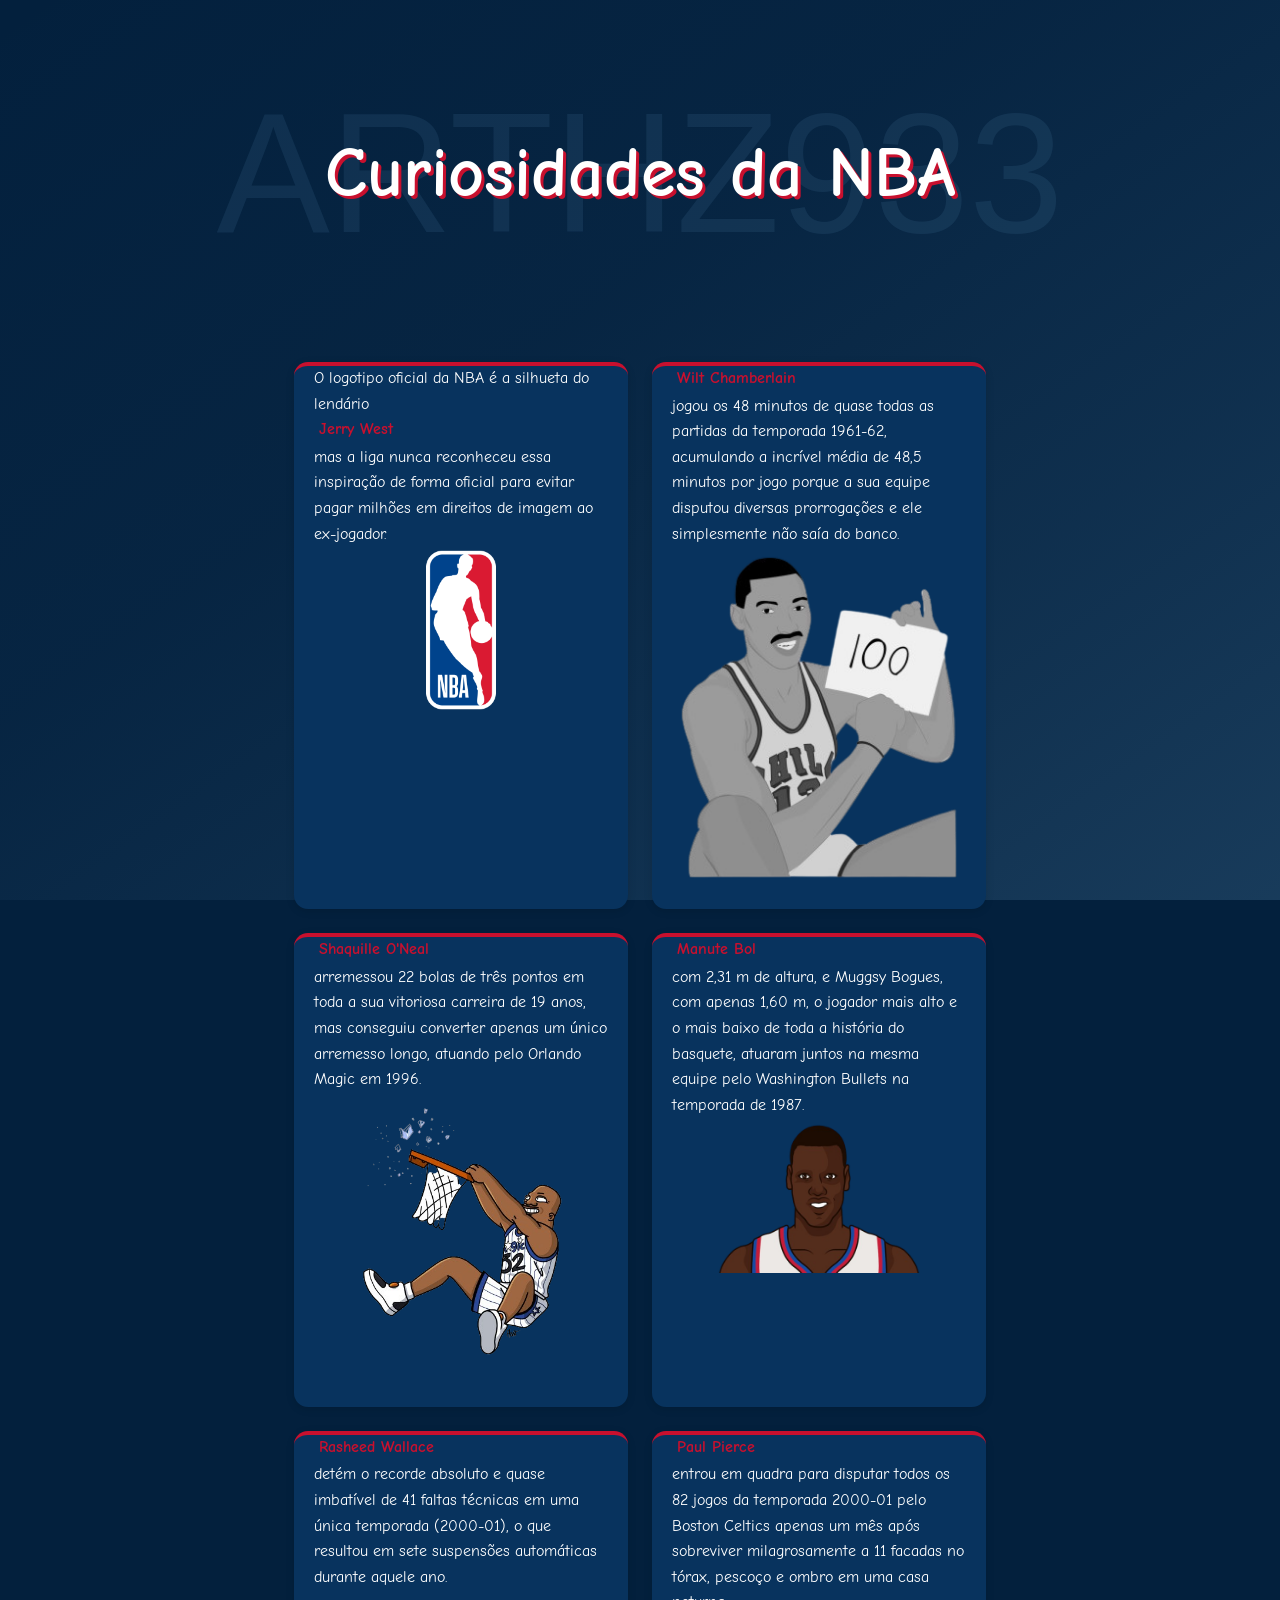
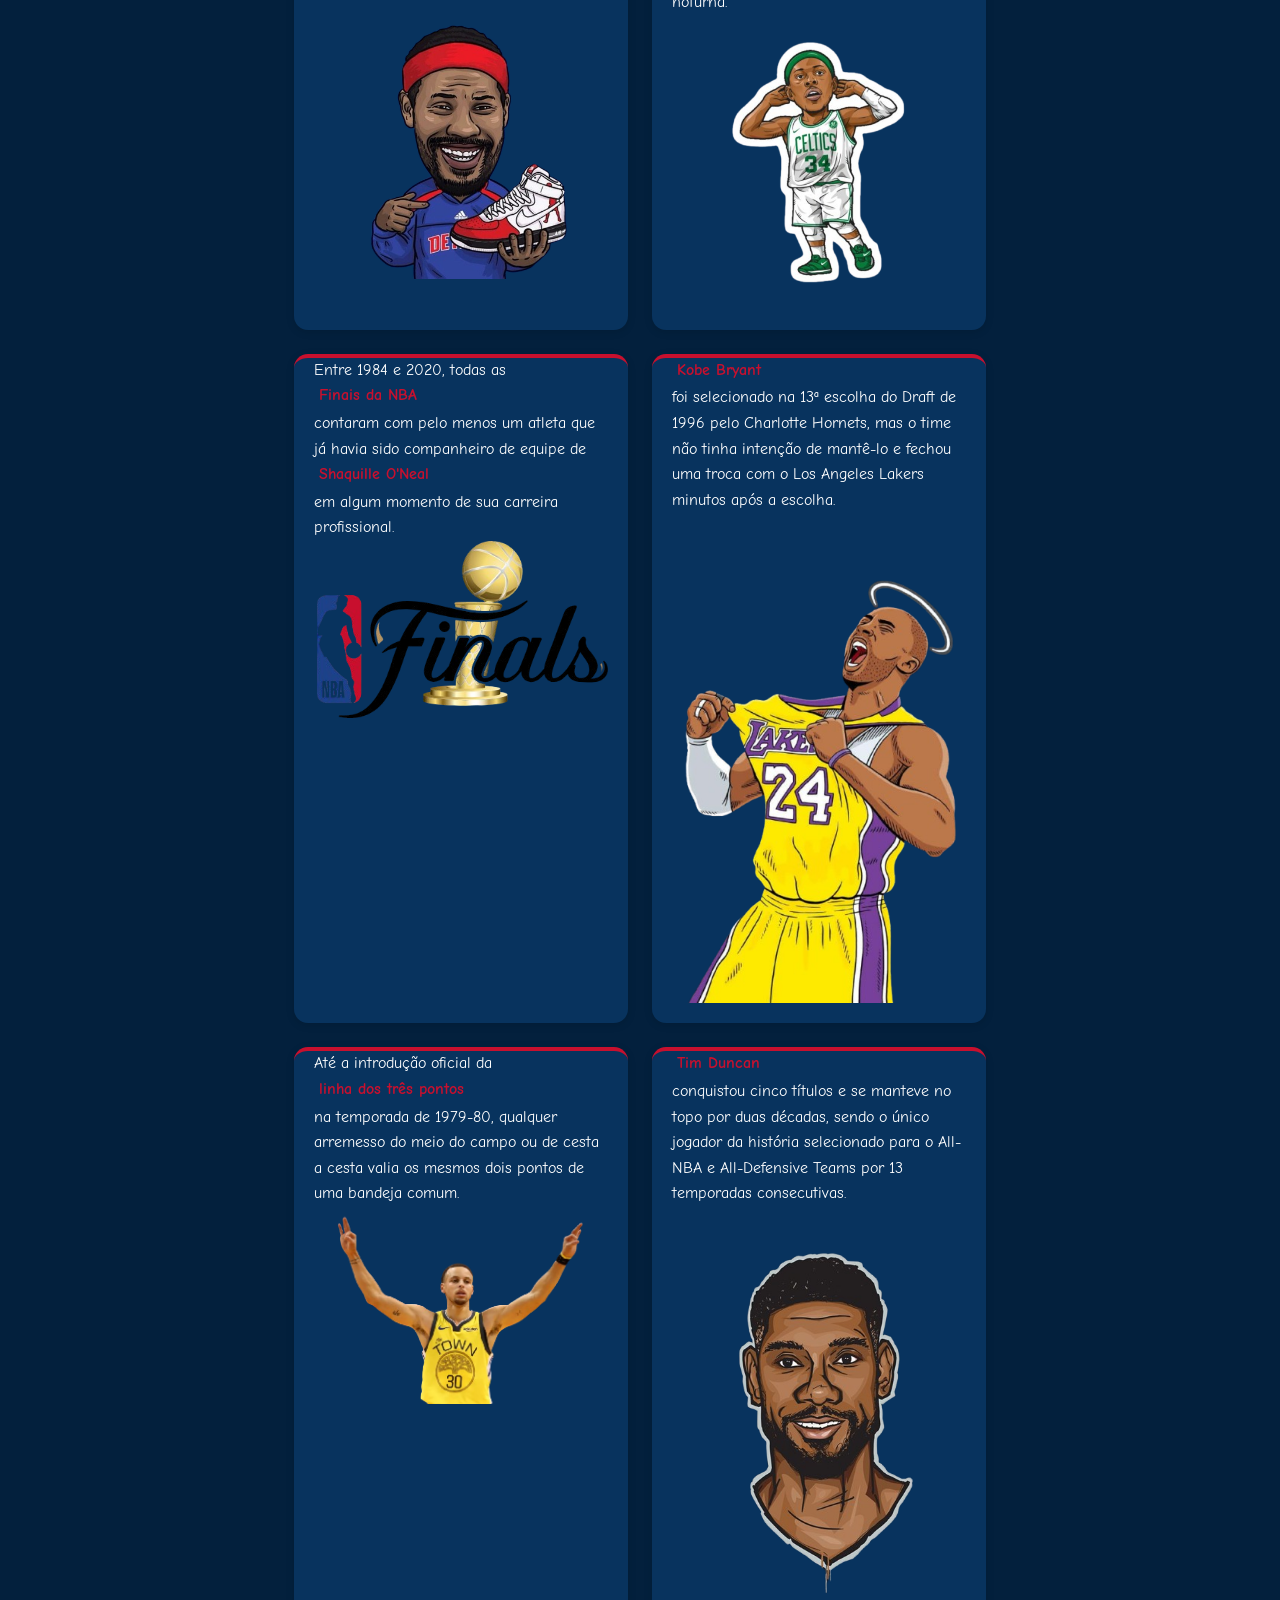
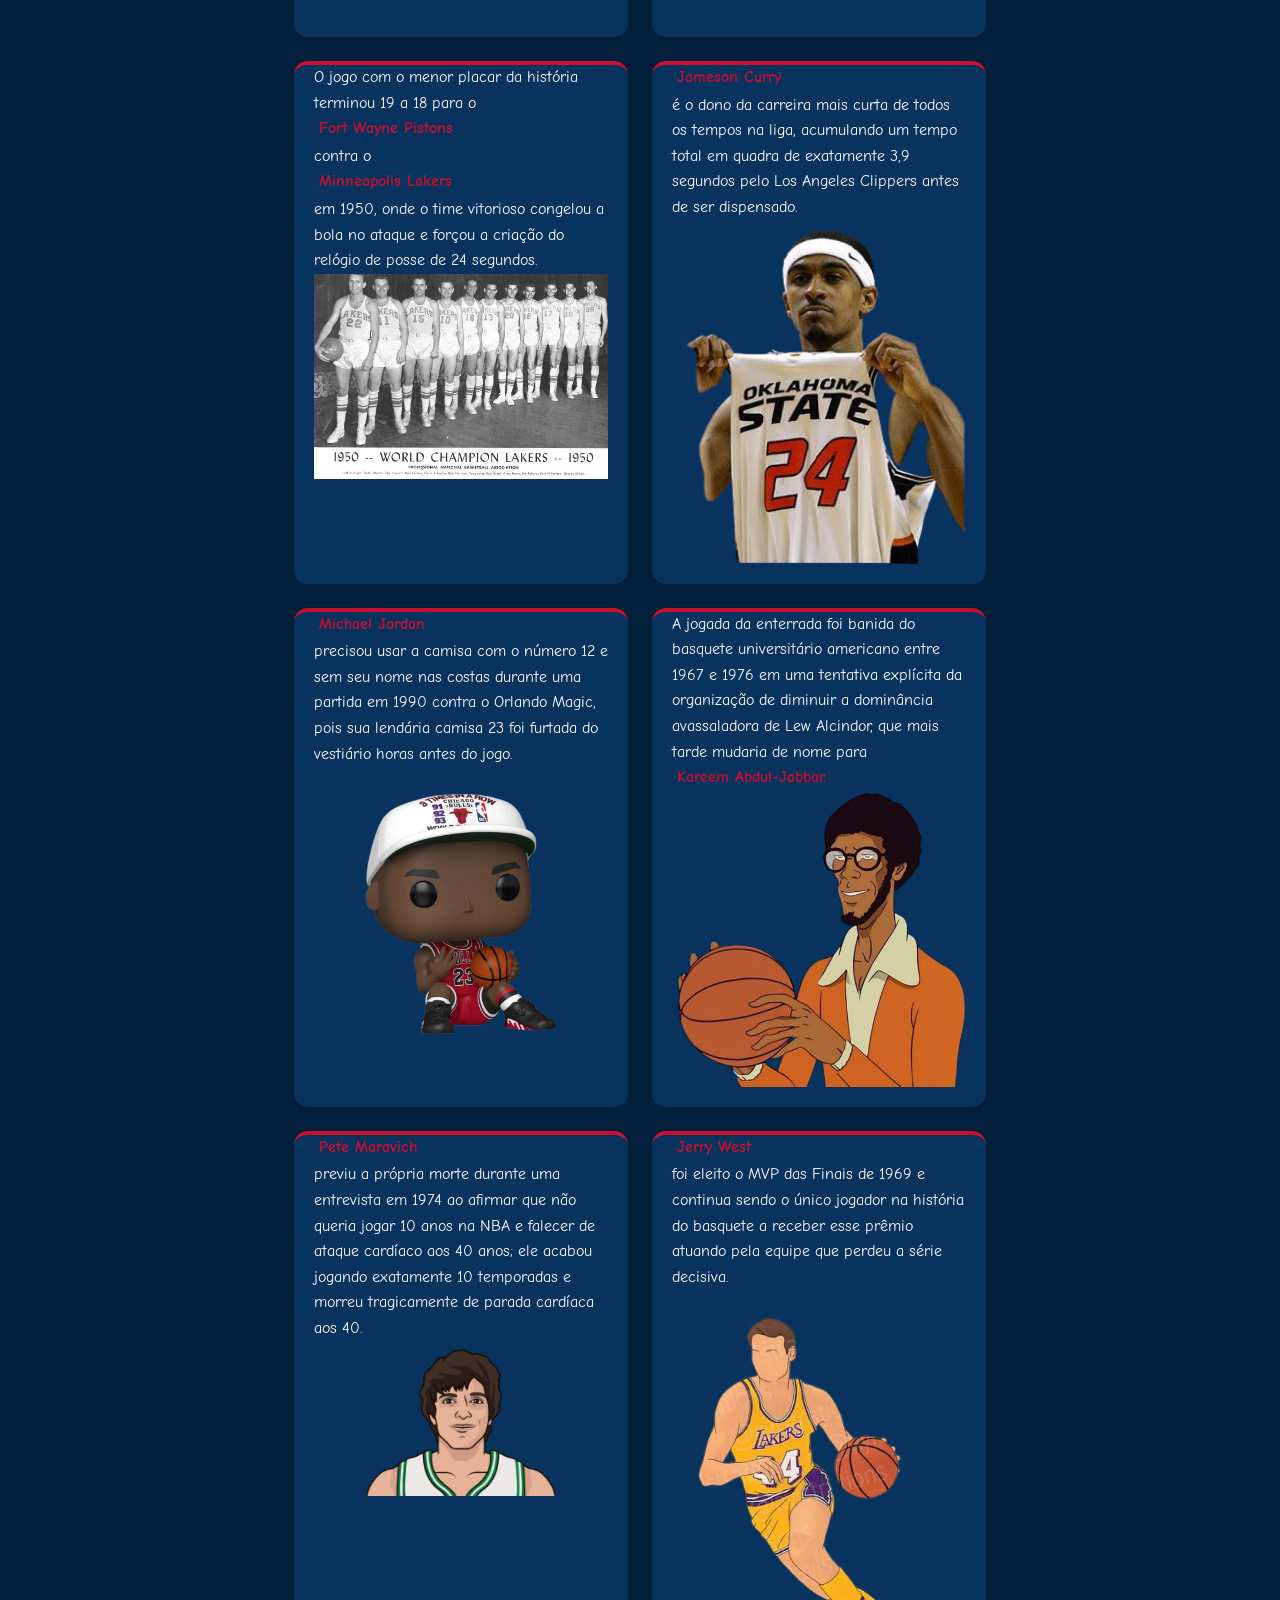
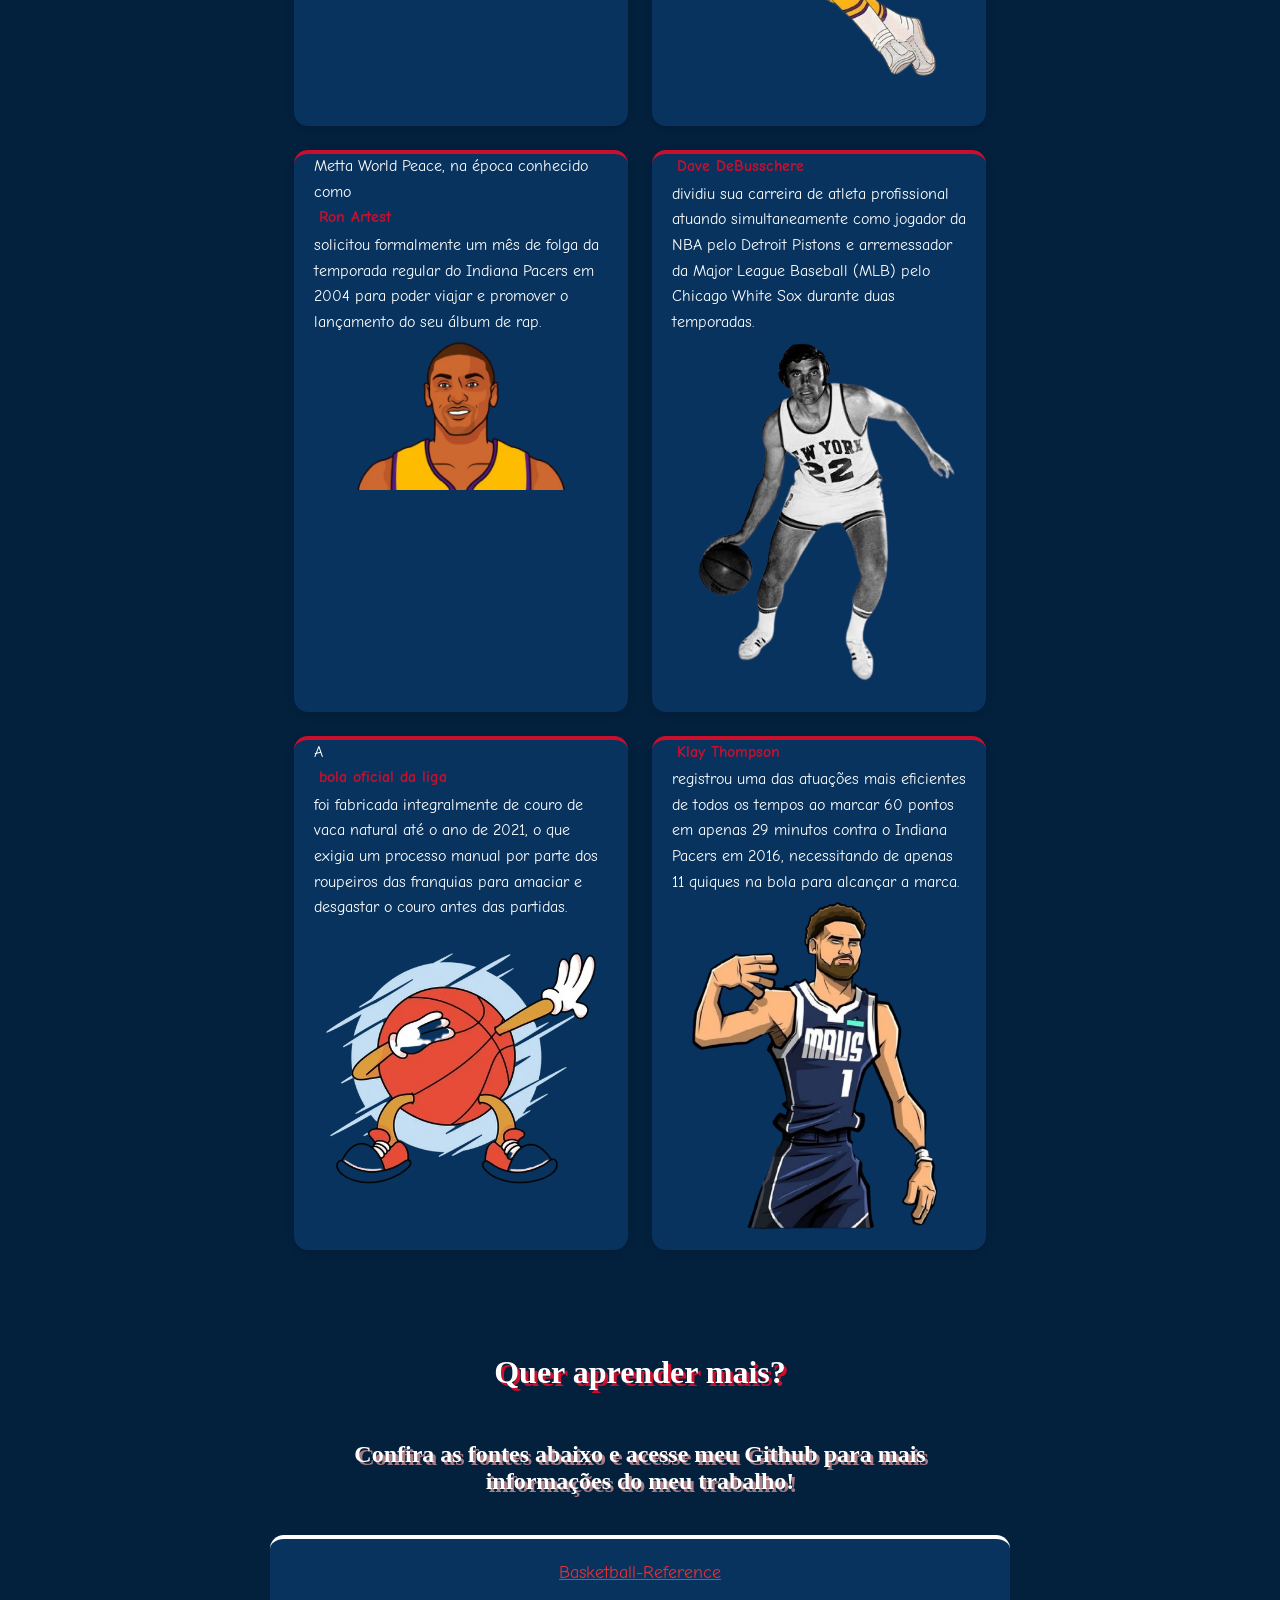
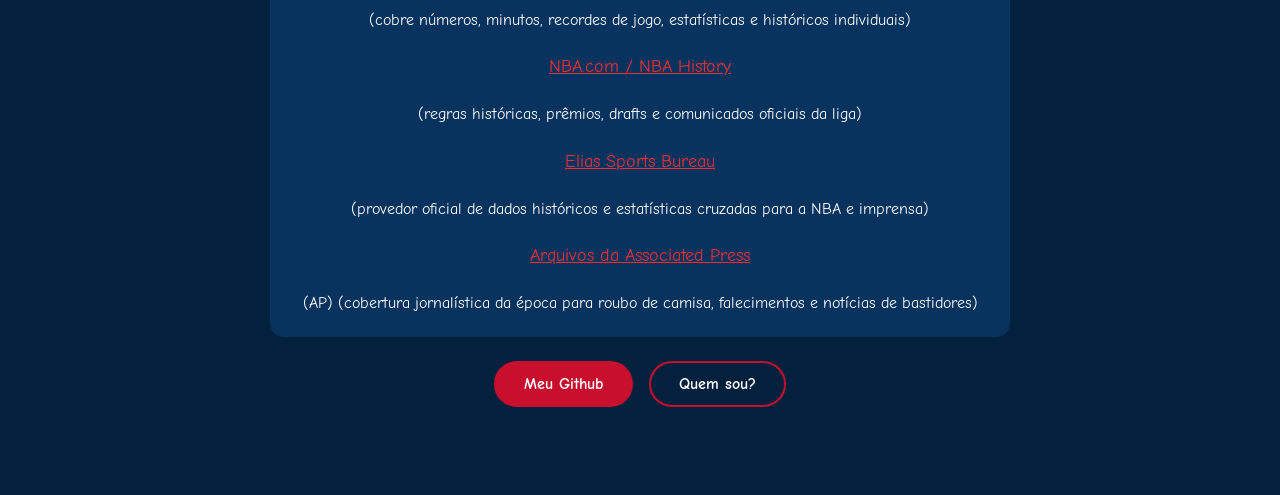
==== commit 33ee2ef0: "projeto finalizado" ====
--- a/index.html
+++ b/index.html
@@ -19,110 +19,142 @@
    
 
     <main>
-        <article>
-            
+        
+            <ul class="cards">
                 
-                    O logotipo oficial da NBA é a silhueta do lendário <a href="https://lnb.com.br/noticias/inspiracao-para-o-logo-da-nba-e-lenda-do-basquete-jerry-west-morre-aos-86-anos/" target="_blank">Jerry West</a>, mas a liga nunca reconheceu essa inspiração de forma oficial para evitar pagar milhões em direitos de imagem ao ex-jogador.
-                    
-                     <img src="imagens/National-Basketball-Association-Logo.png" class="logonba">
+            <li class="card">
+                O logotipo oficial da NBA é a silhueta do lendário <a href="https://lnb.com.br/noticias/inspiracao-para-o-logo-da-nba-e-lenda-do-basquete-jerry-west-morre-aos-86-anos/" target="_blank">Jerry West</a> mas a liga nunca reconheceu essa inspiração de forma oficial para evitar pagar milhões em direitos de imagem ao ex-jogador.
+                <img src="imagens/National-Basketball-Association-Logo.png" class="logonba" alt="Logotipo da NBA">
+            </li>
 
-                    <a href="https://www.nba.com/sixers/76ers-alumni/wilt-chamberlain" target="_blank">Wilt Chamberlain</a> jogou os 48 minutos de quase todas as partidas da temporada 1961-62, acumulando a incrível média de 48,5 minutos por jogo porque a sua equipe disputou diversas prorrogações e ele simplesmente não saía do banco.
-                    
-                    <img src="imagens/wilt.png">
+            <li class="card">
+                <a href="https://www.nba.com/sixers/76ers-alumni/wilt-chamberlain" target="_blank">Wilt Chamberlain</a> jogou os 48 minutos de quase todas as partidas da temporada 1961-62, acumulando a incrível média de 48,5 minutos por jogo porque a sua equipe disputou diversas prorrogações e ele simplesmente não saía do banco.
+                <img src="imagens/wilt.png" alt="Wilt Chamberlain">
+            </li>
 
-                    <a href="https://www.nba.com/stats/player/406/career" target="_blank">Shaquille O'Neal</a> arremessou 22 bolas de três pontos em toda a sua vitoriosa carreira de 19 anos, mas conseguiu converter apenas um único arremesso longo, atuando pelo Orlando Magic em 1996.
-                    <img src="imagens/shaq.png">
+            <li class="card">
+                <a href="https://www.nba.com/stats/player/406/career" target="_blank">Shaquille O'Neal</a> arremessou 22 bolas de três pontos em toda a sua vitoriosa carreira de 19 anos, mas conseguiu converter apenas um único arremesso longo, atuando pelo Orlando Magic em 1996.
+                <img src="imagens/shaq.png" alt="Shaquille O'Neal">
+            </li>
 
-                    <a href="https://www.nba.com/stats/player/76195/career" target="_blank">Manute Bol</a>, com 2,31 m de altura, e Muggsy Bogues, com apenas 1,60 m, o jogador mais alto e o mais baixo de toda a história do basquete, atuaram juntos na mesma equipe pelo Washington Bullets na temporada de 1987.
-                    <img src="imagens/manutebol.png">
+            <li class="card">
+                <a href="https://www.nba.com/stats/player/76195/career" target="_blank">Manute Bol</a> com 2,31 m de altura, e Muggsy Bogues, com apenas 1,60 m, o jogador mais alto e o mais baixo de toda a história do basquete, atuaram juntos na mesma equipe pelo Washington Bullets na temporada de 1987.
+                <img src="imagens/manutebol.png" alt="Manute Bol e Muggsy Bogues">
+            </li>
 
-                    <a href="https://www.nba.com/stats/player/739/career" target="_blank">Rasheed Wallace</a> detém o recorde absoluto e quase imbatível de 41 faltas técnicas em uma única temporada (2000-01), o que resultou em sete suspensões automáticas durante aquele ano.
-                    <img src="imagens/rasheedwallace.png">
+            <li class="card">
+                <a href="https://www.nba.com/stats/player/739/career" target="_blank">Rasheed Wallace</a> detém o recorde absoluto e quase imbatível de 41 faltas técnicas em uma única temporada (2000-01), o que resultou em sete suspensões automáticas durante aquele ano.
+                <img src="imagens/rasheedwallace.png" alt="Rasheed Wallace">
+            </li>
 
-                    <a href="https://www.nba.com/stats/player/1718/career" target="_blank">Paul Pierce</a> entrou em quadra para disputar todos os 82 jogos da temporada 2000-01 pelo Boston Celtics apenas um mês após sobreviver milagrosamente a 11 facadas no tórax, pescoço e ombro em uma casa noturna.
-                    <img src="imagens/paulpierce.png">
+            <li class="card">
+                <a href="https://www.nba.com/stats/player/1718/career" target="_blank">Paul Pierce</a> entrou em quadra para disputar todos os 82 jogos da temporada 2000-01 pelo Boston Celtics apenas um mês após sobreviver milagrosamente a 11 facadas no tórax, pescoço e ombro em uma casa noturna.
+                <img src="imagens/paulpierce.png" alt="Paul Pierce">
+            </li>
 
-                    Entre 1984 e 2020, todas as <a href="https://www.nba.com/playoffs/2026/nba-finals" target="_blank">Finais da NBA</a> contaram com pelo menos um atleta que já havia sido companheiro de equipe de <a href="https://www.nba.com/stats/player/406/career" target="_blank">Shaquille O'Neal</a> em algum momento de sua carreira profissional.
-                    <img src="imagens/nbafinals.png">
+            <li class="card">
+                Entre 1984 e 2020, todas as <a href="https://www.nba.com/playoffs/2026/nba-finals" target="_blank">Finais da NBA</a> contaram com pelo menos um atleta que já havia sido companheiro de equipe de <a href="https://www.nba.com/stats/player/406/career" target="_blank">Shaquille O'Neal</a> em algum momento de sua carreira profissional.
+                <img src="imagens/nbafinals.png" alt="Finais da NBA">
+            </li>
 
-                    <a href="https://www.nba.com/stats/player/977/career" target="_blank">Kobe Bryant</a> foi selecionado na 13ª escolha do Draft de 1996 pelo Charlotte Hornets, mas o time não tinha intenção de mantê-lo e fechou uma troca com o Los Angeles Lakers minutos após a escolha.
-                    <img src="imagens/kobe.png">
+            <li class="card">
+                <a href="https://www.nba.com/stats/player/977/career" target="_blank">Kobe Bryant</a> foi selecionado na 13ª escolha do Draft de 1996 pelo Charlotte Hornets, mas o time não tinha intenção de mantê-lo e fechou uma troca com o Los Angeles Lakers minutos após a escolha.
+                <img src="imagens/kobe.png" alt="Kobe Bryant">
+            </li>
 
-                    Até a introdução oficial da <a href="https://www.usab.com/news/2014/01/history-of-the-3-pointer" target="_blank">linha dos três pontos</a> na temporada de 1979-80, qualquer arremesso do meio do campo ou de cesta a cesta valia os mesmos dois pontos de uma bandeja comum.
-                    <img src="imagens/3pts.png">
+            <li class="card">
+                Até a introdução oficial da <a href="https://www.usab.com/news/2014/01/history-of-the-3-pointer" target="_blank">linha dos três pontos</a> na temporada de 1979-80, qualquer arremesso do meio do campo ou de cesta a cesta valia os mesmos dois pontos de uma bandeja comum.
+                <img src="imagens/3pts.png" alt="Linha dos três pontos">
+            </li>
 
-                    <a href="https://www.nba.com/stats/player/1495/career" target="_blank">Tim Duncan</a> conquistou cinco títulos e se manteve no topo por duas décadas, sendo o único jogador da história selecionado para o All-NBA e All-Defensive Teams por 13 temporadas consecutivas.
-                    <img src="imagens/timduncan.png">
+            <li class="card">
+                <a href="https://www.nba.com/stats/player/1495/career" target="_blank">Tim Duncan</a> conquistou cinco títulos e se manteve no topo por duas décadas, sendo o único jogador da história selecionado para o All-NBA e All-Defensive Teams por 13 temporadas consecutivas.
+                <img src="imagens/timduncan.png" alt="Tim Duncan">
+            </li>
 
-                    O jogo com o menor placar da história terminou 19 a 18 para o <a href="https://www.detroithistorical.org/learn/online-research/encyclopedia-of-detroit/detroit-pistons" target="_blank">Fort Wayne Pistons</a> contra o <a href="https://www.nba.com/lakers/" target="_blank">Minneapolis Lakers em</a> 1950, onde o time vitorioso congelou a bola no ataque e forçou a criação do relógio de posse de 24 segundos.
-                    <img src="imagens/50s.png">
+            <li class="card">
+                O jogo com o menor placar da história terminou 19 a 18 para o <a href="https://www.detroithistorical.org/learn/online-research/encyclopedia-of-detroit/detroit-pistons" target="_blank">Fort Wayne Pistons</a> contra o <a href="https://www.nba.com/lakers/" target="_blank">Minneapolis Lakers</a> em 1950, onde o time vitorioso congelou a bola no ataque e forçou a criação do relógio de posse de 24 segundos.
+                <img src="imagens/50s.png" alt="Jogo de basquete dos anos 1950">
+            </li>
 
-                    <a href="https://www.nba.com/stats/player/201191/career" target="_blank">Jameson Curry</a> é o dono da carreira mais curta de todos os tempos na liga, acumulando um tempo total em quadra de exatamente 3,9 segundos pelo Los Angeles Clippers antes de ser dispensado.
-                    <img src="imagens/jcurry.png">
+            <li class="card">
+                <a href="https://www.nba.com/stats/player/201191/career" target="_blank">Jameson Curry</a> é o dono da carreira mais curta de todos os tempos na liga, acumulando um tempo total em quadra de exatamente 3,9 segundos pelo Los Angeles Clippers antes de ser dispensado.
+                <img src="imagens/jcurry.png" alt="Jameson Curry">
+            </li>
 
-                    <a href="https://www.nba.com/stats/player/893/career" target="_blank">Michael Jordan</a> precisou usar a camisa com o número 12 e sem seu nome nas costas durante uma partida em 1990 contra o Orlando Magic, pois sua lendária camisa 23 foi furtada do vestiário horas antes do jogo.
-                    <img src="imagens/jordan.png">
+            <li class="card">
+                <a href="https://www.nba.com/stats/player/893/career" target="_blank">Michael Jordan</a> precisou usar a camisa com o número 12 e sem seu nome nas costas durante uma partida em 1990 contra o Orlando Magic, pois sua lendária camisa 23 foi furtada do vestiário horas antes do jogo.
+                <img src="imagens/jordan.png" alt="Michael Jordan">
+            </li>
 
-                    A jogada da enterrada foi banida do basquete universitário americano entre 1967 e 1976 em uma tentativa explícita da organização de diminuir a dominância avassaladora de Lew Alcindor, que mais tarde mudaria de nome para <a href="https://www.nba.com/stats/player/76003/career" target="_blank">Kareem Abdul-Jabbar.</a>
-                    <img src="imagens/kareem.png">
+            <li class="card">
+                A jogada da enterrada foi banida do basquete universitário americano entre 1967 e 1976 em uma tentativa explícita da organização de diminuir a dominância avassaladora de Lew Alcindor, que mais tarde mudaria de nome para <a href="https://www.nba.com/stats/player/76003/career" target="_blank">Kareem Abdul-Jabbar.</a>
+                <img src="imagens/kareem.png" alt="Kareem Abdul-Jabbar">
+            </li>
 
-                    <a href="https://www.nba.com/news/history-nba-legend-pete-maravich" target="_blank">Pete Maravich</a> previu a própria morte durante uma entrevista em 1974 ao afirmar que não queria jogar 10 anos na NBA e falecer de ataque cardíaco aos 40 anos; ele acabou jogando exatamente 10 temporadas e morreu tragicamente de parada cardíaca aos 40.
-                    <img src="imagens/petemaravich.png">
+            <li class="card">
+                <a href="https://www.nba.com/news/history-nba-legend-pete-maravich" target="_blank">Pete Maravich</a> previu a própria morte durante uma entrevista em 1974 ao afirmar que não queria jogar 10 anos na NBA e falecer de ataque cardíaco aos 40 anos; ele acabou jogando exatamente 10 temporadas e morreu tragicamente de parada cardíaca aos 40.
+                <img src="imagens/petemaravich.png" alt="Pete Maravich">
+            </li>
 
-                    <a href="https://lnb.com.br/noticias/inspiracao-para-o-logo-da-nba-e-lenda-do-basquete-jerry-west-morre-aos-86-anos/" target="_blank">Jerry West</a> foi eleito o MVP das Finais de 1969 e continua sendo o único jogador na história do basquete a receber esse prêmio atuando pela equipe que perdeu a série decisiva.
-                    <img src="imagens/jerrywest.png">
+            <li class="card">
+                <a href="https://lnb.com.br/noticias/inspiracao-para-o-logo-da-nba-e-lenda-do-basquete-jerry-west-morre-aos-86-anos/" target="_blank">Jerry West</a> foi eleito o MVP das Finais de 1969 e continua sendo o único jogador na história do basquete a receber esse prêmio atuando pela equipe que perdeu a série decisiva.
+                <img src="imagens/jerrywest.png" alt="Jerry West">
+            </li>
 
-                    Metta World Peace, na época conhecido como <a href="https://pt.wikipedia.org/wiki/Metta_World_Peace" target="_blank">Ron Artest</a>, solicitou formalmente um mês de folga da temporada regular do Indiana Pacers em 2004 para poder viajar e promover o lançamento do seu álbum de rap.
-                    <img src="imagens/ronartest.png">
+            <li class="card">
+                Metta World Peace, na época conhecido como <a href="https://pt.wikipedia.org/wiki/Metta_World_Peace" target="_blank">Ron Artest</a> solicitou formalmente um mês de folga da temporada regular do Indiana Pacers em 2004 para poder viajar e promover o lançamento do seu álbum de rap.
+                <img src="imagens/ronartest.png" alt="Ron Artest">
+            </li>
 
-                    <a href="https://www.nba.com/news/history-nba-legend-dave-debusschere-2" target="_blank">Dave DeBusschere</a> dividiu sua carreira de atleta profissional atuando simultaneamente como jogador da NBA pelo Detroit Pistons e arremessador da Major League Baseball (MLB) pelo Chicago White Sox durante duas temporadas.
-                    <img src="imagens/Dave DeBusschere.png">
+            <li class="card">
+                <a href="https://www.nba.com/news/history-nba-legend-dave-debusschere-2" target="_blank">Dave DeBusschere</a> dividiu sua carreira de atleta profissional atuando simultaneamente como jogador da NBA pelo Detroit Pistons e arremessador da Major League Baseball (MLB) pelo Chicago White Sox durante duas temporadas.
+                <img src="imagens/Dave%20DeBusschere.png" alt="Dave DeBusschere">
+            </li>
 
-                    A <a href="https://www.hoopsbasket.com/blogs/hoops-basketball/the-evolution-of-the-nba-basketball-ball" target="_blank">bola oficial da liga</a> foi fabricada integralmente de couro de vaca natural até o ano de 2021, o que exigia um processo manual por parte dos roupeiros das franquias para amaciar e desgastar o couro antes das partidas.
-                    <img src="imagens/bola.png">
+            <li class="card">
+                A <a href="https://www.hoopsbasket.com/blogs/hoops-basketball/the-evolution-of-the-nba-basketball-ball" target="_blank">bola oficial da liga</a> foi fabricada integralmente de couro de vaca natural até o ano de 2021, o que exigia um processo manual por parte dos roupeiros das franquias para amaciar e desgastar o couro antes das partidas.
+                <img src="imagens/bola.png" alt="Bola oficial da NBA">
+            </li>
 
-                    <a href="https://www.nba.com/player/202691/klay-thompson" target="_blank">Klay Thompson</a> registrou uma das atuações mais eficientes de todos os tempos ao marcar 60 pontos em apenas 29 minutos contra o Indiana Pacers em 2016, necessitando de apenas 11 quiques na bola para alcançar a marca.
-                    <img src="imagens/klay.png">
-
-                </ul>
+            <li class="card">
+                <a href="https://www.nba.com/player/202691/klay-thompson" target="_blank">Klay Thompson</a> registrou uma das atuações mais eficientes de todos os tempos ao marcar 60 pontos em apenas 29 minutos contra o Indiana Pacers em 2016, necessitando de apenas 11 quiques na bola para alcançar a marca.
+                <img src="imagens/klay.png" alt="Klay Thompson">
+            </li>
+                            </ul>
 
 
              
-            <aside> 
-                <h2>
-                    <h1 class="tituloderodape">Quer aprender mais?</h1> <br>
-                        <h2 style="color: #eed0c7;">Confira as fontes abaixo e acesse meu Github para mais informações do meu trabalho!</h2>
-                </h2>
-                    <ul class="fontes">
+            
+                
+                    <h1 class="tituloderodape">Quer aprender mais?</h1> 
+                        <h2>Confira as fontes abaixo e acesse meu Github para mais informações do meu trabalho!</h2>
+                
+                    <ul class="fontesdosite">
                         
-                            <a href="https://www.basketball-reference.com/" target="_blank">Basketball-Reference</a> (cobre números, minutos, recordes de jogo, estatísticas e históricos individuais)
+                            <a href="https://www.basketball-reference.com/" target="_blank" class="fontes">Basketball-Reference</a> (cobre números, minutos, recordes de jogo, estatísticas e históricos individuais)
                         
 
                         
-                            <a href="https://www.nba.com/" target="_blank">NBA.com / NBA History</a> (regras históricas, prêmios, drafts e comunicados oficiais da liga)    
+                            <a href="https://www.nba.com/" target="_blank" class="fontes">NBA.com / NBA History</a> (regras históricas, prêmios, drafts e comunicados oficiais da liga)    
                         
 
-                        <a href="https://www.esb.com/" target="_blank">Elias Sports Bureau</a> (provedor oficial de dados históricos e estatísticas cruzadas para a NBA e imprensa)
+                        <a href="https://www.esb.com/" target="_blank" class="fontes">Elias Sports Bureau</a> (provedor oficial de dados históricos e estatísticas cruzadas para a NBA e imprensa)
                         
 
                         
-                        <a href="https://www.ap.org/content/archive/" target="_blank">Arquivos da Associated Press</a> (AP) (cobertura jornalística da época para roubo de camisa, falecimentos e notícias de bastidores)
+                        <a href="https://www.ap.org/content/archive/" target="_blank" class="fontes">Arquivos da Associated Press</a> (AP) (cobertura jornalística da época para roubo de camisa, falecimentos e notícias de bastidores)
                         
                     </ul>
                 
-            </aside>
+            
 
             <nav class="faleconosco">
-        <a href="https://github.com/dashboard" target="_blank" class="github">Meu Github
-    </a>
-
-        <a href="https://symphonious-selkie-5365b4.netlify.app/" target="_blank" class="email">Quem sou?
-        </svg>
-    </a>
-</nav>
+            <a href="https://github.com/dashboard" target="_blank" class="github">Meu Github</a>
+            <a href="https://symphonious-selkie-5365b4.netlify.app/" target="_blank" class="email">Quem sou?</a>
+            </nav>
             
-            </nav>
-        </article>
+        
     </main>
 </body>
 </html>
--- a/style/style.css
+++ b/style/style.css
@@ -1,7 +1,7 @@
 @charset "UTF-8";
 
 @import url('https://fonts.googleapis.com/css2?family=Original+Surfer&display=swap');
-@import url('https://fonts.cdnfonts.com/css/helvetica-neue-lt-pro');
+@import url("https://fonts.googleapis.com/css2?family=Comic+Neue:wght@400;700&display=swap");
 
 
 /* ---------- Base ---------- */
@@ -19,6 +19,16 @@
   background-attachment: fixed;
 }
 
+h2 {
+  text-align: center;
+  margin: 20px;
+  padding: 20px;
+  color: #db6668;
+  display: block;
+  color: #fff;
+  text-shadow: 3px 3px 0 #a87a82;
+}
+
 main {
   min-width: 320px;
   max-width: 740px;
@@ -31,6 +41,35 @@
   color: #EB2f33;
 }
 
+.fontesdosite {
+  display: flex;
+  flex-direction: column;
+  background: #08335e;
+  color: #fff;
+  font-size: 1rem;
+  line-height: 1.6;
+  padding: 0 20px 20px;
+  border-radius: 14px;
+  border-top: 4px solid #fff;
+  overflow: hidden;
+  font-family: "Comic Sans MS", "Comic Neue", cursive;
+  text-align: center;
+  
+}
+
+.fontes {
+  margin-top: 20px;
+  margin-bottom: 20px;
+  font-size: 18px;
+}
+
+.fontes:hover {
+   color:#db6668;
+}
+
+.faleconosco {
+  text-align: center;
+}
 /* ---------- Animações ---------- */
 
 @keyframes slideInLeft {
@@ -66,128 +105,139 @@
   grid-area: 1 / 1;
 }
 
+.titulodosite {
+  display: inline-block;
+  color: #fff;
+  text-shadow: 3px 3px 0 #c8102e;
+  animation: flutuar 3s ease-in-out infinite;
+  position: relative;
+  z-index: 1;
+  margin: 0;
+  font-family: "Comic Sans MS", "Comic Neue", cursive;
+  font-size: clamp(36px, 7vw, 70px);
+  color: #fff;
+  animation: fadeIn 1.8s ease-out both;
+}
+
+
+.tituloderodape {
+  display: block;
+  text-align: center;
+  color: #fff;
+  text-shadow: 3px 3px 0 #c8102e;
+  margin: 80px 30px 30px 30px;
+}
+
+
 .marca {
   z-index: 0;
   pointer-events: none;
   user-select: none;
   white-space: nowrap;
   font-family: 'Anton', Impact, sans-serif;
-  font-size: clamp(60px, 16vw, 260px);
+  font-size: clamp(60px, 16vw, 170px);
   line-height: 1;
   color: rgba(99, 156, 197, 0.12);
   animation: fadeIn 1.8s ease-out both;
 }
 
-.titulodosite {
-  position: relative;
-  z-index: 1;
-  margin: 0;
-  font-family: "helvetica neue", Helvetica, Arial, sans-serif;
-  font-size: clamp(36px, 7vw, 70px);
-  color: #fff;
-  animation: fadeIn 1.8s ease-out both;
-}
-
-/* ---------- Cartões de curiosidade ---------- */
-
-.curiosidade {
+
+.cards {
+  list-style: none;
+  margin: 0 auto;
+  padding: 24px;
+  display: grid;
+  grid-template-columns: repeat(auto-fill, minmax(280px, 1fr));
+  gap: 24px;
+  max-width: 1200px;
+  font-size: 15px;
+  font-family: "Comic Sans MS", "Comic Neue", cursive;
+
+}
+
+.card {
+  display: flex;
+  flex-direction: column;
+  background: #08335e;
+  color: #fff;
+  font-size: 1rem;
+  line-height: 1.6;
+  padding: 0 20px 20px;
+  border-radius: 14px;
+  border-top: 4px solid #c8102e;
+  overflow: hidden;
+  box-shadow: 0 2px 8px rgba(0, 0, 0, 0.12);
+  transition: transform 0.3s ease, box-shadow 0.3s ease;
+}
+
+.card:hover,
+.card:focus-within {
+  transform: translateY(-8px);
+  box-shadow: 0 14px 28px rgba(0, 0, 0, 0.25);
+}
+
+
+.card img {
+  object-fit: cover;
+  object-position: top; /* ou center, bottom, ou valores como 50% 20% */
+  transition: scale 2s ease;
+}
+
+.card:hover img {
+  scale: 1.08;
+  transition: scale 1s ease;
+}
+
+
+.card a {
+  color: #c8102e;
+  font-weight: 600;
+  text-decoration: none;
+  border-bottom: 2px solid transparent;
+  transition: border-color 1s ease;
+}
+
+.card a:hover {
+  border-bottom-color: #c8102e;
+}
+
+.faleconosco {
   display: flex;
   flex-wrap: wrap;
-  align-items: center;
-  gap: 24px;
-  margin: 40px 0;
-  padding: 24px;
-  background: rgba(99, 156, 197, 0.09);
-  border-left: 4px solid #639CC5;
-  border-radius: 15px;
-  transition: transform 0.2s, background 0.2s;
-}
-
-.curiosidade:nth-of-type(even) {
-  flex-direction: row-reverse;
-}
-
-.curiosidade:hover {
-  transform: translateY(-4px);
-  background: rgba(99, 156, 197, 0.14);
-}
-
-.curiosidade img {
-  flex: 0 0 200px;
-  max-width: 100%;
-  height: 200px;
-  object-fit: contain;
-  margin: 0 auto;
-  animation: slideInLeft 1.8s ease-out;
-}
-
-.curiosidade img.logonba {
-  height: 160px;
-}
-
-.curiosidade p {
-  flex: 1 1 280px;
-  min-width: 0;
-  margin: 0;
-  font-family: "Original Surfer", sans-serif;
-  font-size: 17px;
-  line-height: 1.7;
-  text-align: left;
-  color: #fff;
-}
-
-/* ---------- Links com seta ---------- */
-
-.curiosidade a::after,
-ul.fontes a::after {
-  content: '↗';
-  opacity: 0;
-  display: inline-block;
-  transform: translateX(-8px);
-  transition: all 0.4s ease;
-}
-
-.curiosidade a:hover::after,
-ul.fontes a:hover::after {
-  opacity: 1;
-  transform: translateX(4px);
-}
-
-.curiosidade a:hover,
-ul.fontes a:hover {
-  color: #ff6f72;
-}
-
-/* ---------- Rodapé ---------- */
-
-.faleconosco {
-  color: #ebccc4;
-  border-radius: 0 0 15px 15px;
-  margin: 0 auto;
-  padding: 20px;
-  width: 95px;
-  text-align: center;
-}
-
-.fontes {
-  border-radius: 15px;
-  padding: 45px;
-  margin: 0 auto;
-  text-align: center;
-  align-items: center;
-  width: 80%;
-}
-
-ul.fontes li {
-  margin: 35px;
-  font-family: "Original Surfer", sans-serif;
-  font-size: 15px;
-  color: #fff;
-}
-
-/* ---------- Acessibilidade ---------- */
-
-@media (prefers-reduced-motion: reduce) {
-  .marca, .titulodosite, .curiosidade img { animation: none; }
-  .curiosidade { transition: none; }
+  justify-content: center;
+  gap: 16px;
+  margin-top: 24px;
+}
+
+.faleconosco a {
+  padding: 12px 28px;
+  color: #fff;
+  font-family: "Comic Sans MS", "Comic Neue", cursive;
+  font-weight: 700;
+  text-decoration: none;
+  border: 2px solid #c8102e;
+  border-radius: 999px;
+  transition: scale 0.3s ease, background 0.3s ease;
+}
+
+.faleconosco a:hover,
+.faleconosco a:active {
+  scale: 1.08;
+}
+
+.github {
+  background: #c8102e;
+}
+
+.github:hover {
+  background: #0F2F4D;
+}
+
+.email {
+  background: transparent;
+}
+
+.email:hover,
+.email:active {
+  background: #c8102e;
 }
